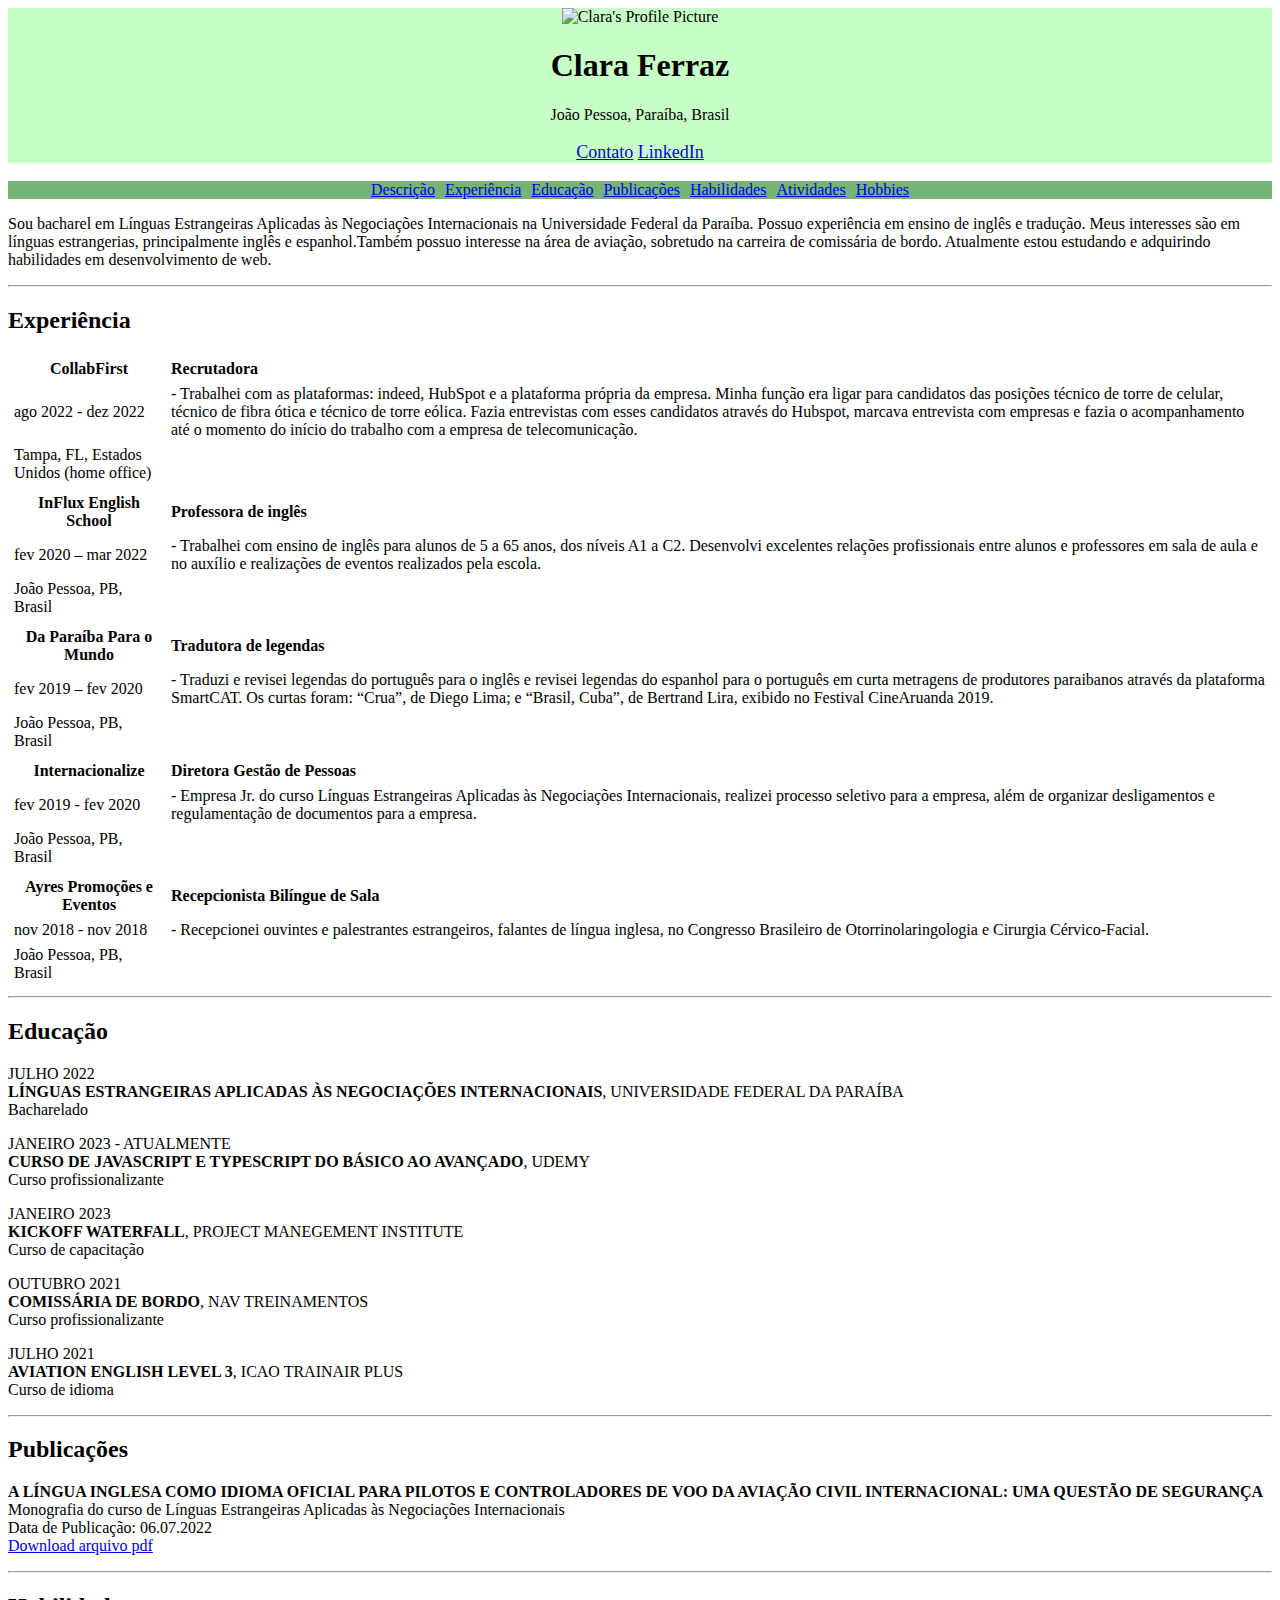
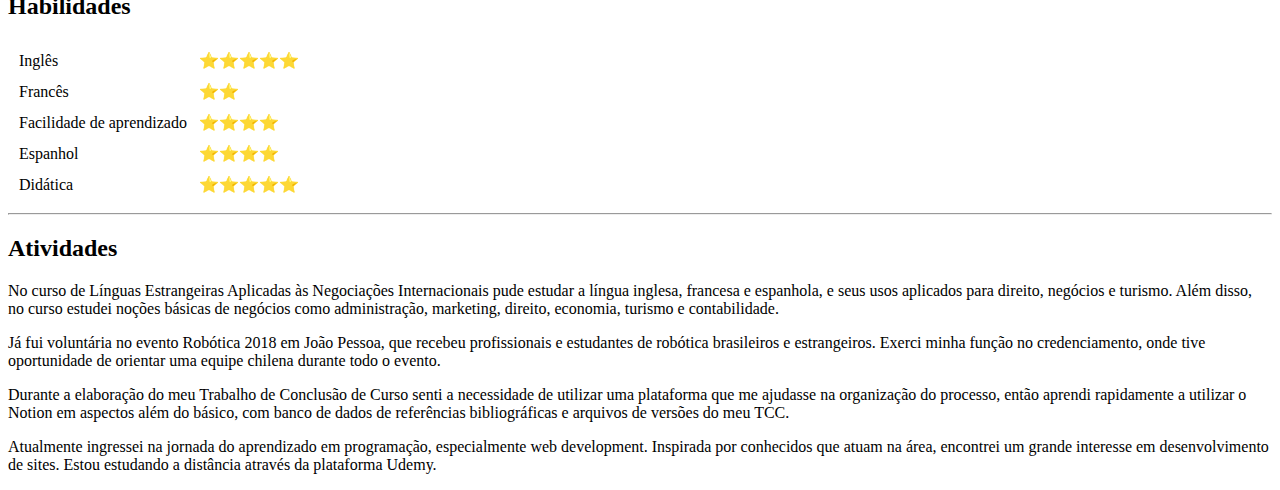
==== index.html @ ccd98720 "alinhamento de tabela de experiências" ====
<!DOCTYPE html>
<html>

<head>
  <meta charset="utf-8">
  <meta name="viewport" content="width=device-width,initial-scale=1">
  <meta name="description" content="Clara Souza Ferraz's curriculum vitae">
  
  <title> Clara Ferraz</title>

  <style>
    #cabecalho{
      background-color: rgba(20, 255, 20, 0.238);
    }
    #menu {
      display: flex;
      list-style: none;
      gap: 10px;
      padding-left: 0;
      justify-content: center;
      background-color: rgb(116, 180, 116);
    }
    .links{
      font-size: 18px;
    }
    .empresa{
      width:150px;
    }
    .cargo{
      text-align: left;
    }
  </style>
</head>

<body>
  <div align="center" id="cabecalho">
    <img src="clara-hands-on-the-face.png" alt="Clara's Profile Picture" width="150px">
    <h1>Clara Ferraz</h1>
    <p>João Pessoa, Paraíba, Brasil</p>
    <p class="links">
      <a href="mailto:clara-souza-ferraz@hotmail.com">
        Contato</a>
      <a href="https://linkedin.com/in/claraferraz">
        LinkedIn</a>
      </p>
  </div>

  <ul id="menu">
    <li><a href="#descrição">Descrição</a></li>
    <li><a href="#Experiência">Experiência</a></li>
    <li><a href="#Educação">Educação</a></li>
    <li><a href="#Publicações">Publicações</a></li>
    <li><a href="#Habilidades">Habilidades</a></li>
    <li><a href="#Atividades">Atividades</a></li>
    <li><a href="Hobbies.html">Hobbies</a></li>
  </ul>
  <!-- o menu fiz uma lista e em cima no head coloquei o display:flex para os ítens da lista ficarem lado a lado. 
  O list-style: none foi para tirar os bullet points e o padding-left: 0 tira a margem a esquerda-->

  <p id="descrição">Sou bacharel em Línguas Estrangeiras Aplicadas às Negociações Internacionais na Universidade Federal da Paraíba. Possuo experiência em ensino de inglês e tradução. Meus interesses são em línguas estrangerias, principalmente inglês e
  espanhol.Também possuo interesse na área de aviação, sobretudo na carreira de comissária de bordo. Atualmente estou estudando e adquirindo habilidades em desenvolvimento de web.</p>
  <hr>

  <h2 class="Experiencias">Experiência</h2>
  <table id="experiência1" cellspacing="5" class="Experiencias">
    <thead>
      <tr>
        <th class="empresa">CollabFirst</th>
        <th class="cargo">Recrutadora</th>
      </tr>
    </thead>
    <tbody>
      <tr>
        <td>ago 2022 - dez 2022</td>
        <td>- Trabalhei com as plataformas: indeed, HubSpot e a plataforma própria da empresa.
Minha função era ligar para candidatos das posições técnico de torre de celular, 
técnico de fibra ótica e técnico de torre eólica.
 Fazia entrevistas com esses candidatos através do Hubspot, marcava entrevista com empresas e 
 fazia o acompanhamento até o momento do início do trabalho com a empresa de telecomunicação.</td>
      </tr>
      <tr>
        <td>Tampa, FL, Estados Unidos (home office)</td>
      </tr>
    </tbody>
  </table>

  <table id="experiência2" cellspacing="5" class="Experiencias">
    <thead>
      <tr>
        <th class="empresa">InFlux English School</th>
        <th class="cargo">Professora de inglês</th>
      </tr>
    </thead>
    <tbody>
      <tr>
        <td>fev 2020 – mar 2022</td>
        <td>- Trabalhei com ensino de inglês para alunos de 5 a 65 anos, dos níveis A1 a C2. Desenvolvi excelentes relações profissionais entre alunos e professores em sala de aula e no auxílio e realizações de eventos realizados pela escola.</td>
      </tr>
      <tr>
        <td>João Pessoa, PB, Brasil</td>
      </tr>
    </tbody>
  </table>

  <table id="experiência3" cellspacing="5" class="Experiencias">
    <thead>
      <tr>
        <th class="empresa">Da Paraíba Para o Mundo</th>
        <th class="cargo">Tradutora de legendas</th>
      </tr>
    </thead>
    <tbody>
      <tr>
        <td>fev 2019 – fev 2020</td>
        <td>- Traduzi e revisei legendas do português para o inglês e revisei legendas do espanhol para o português em curta metragens de produtores paraibanos através da plataforma SmartCAT. Os curtas foram: “Crua”, de Diego Lima; e “Brasil, Cuba”,
          de
          Bertrand Lira, exibido no Festival CineAruanda 2019.</td>
      </tr>
      <tr>
        <td>João Pessoa, PB, Brasil</td>
      </tr>
    </tbody>
  </table>

  <table id="experiência4" cellspacing="5" class="Experiencias">
    <thead>
      <tr>
        <th class="empresa">Internacionalize</th>
        <th class="cargo">Diretora Gestão de Pessoas</th>
      </tr>
    </thead>
    <tbody>
      <tr>
        <td>fev 2019 - fev 2020</td>
        <td>- Empresa Jr. do curso Línguas Estrangeiras Aplicadas às Negociações Internacionais, realizei processo seletivo para a empresa, além de organizar desligamentos e regulamentação de documentos para a empresa.</td>
      </tr>
      <tr>
        <td>João Pessoa, PB, Brasil</td>
      </tr>
    </tbody>
  </table>

  <table id="experiência5" cellspacing="5" class="Experiencias">
    <thead>
      <tr>
        <th class="empresa">Ayres Promoções e Eventos</th>
        <th class="cargo">Recepcionista Bilíngue de Sala</th>
      </tr>
    </thead>
    <tbody>
      <tr>
        <td>nov 2018 - nov 2018</td>
        <td>- Recepcionei ouvintes e palestrantes estrangeiros, falantes de língua inglesa, no Congresso Brasileiro de Otorrinolaringologia e Cirurgia Cérvico-Facial.</td>
      </tr>
      <tr>
        <td>João Pessoa, PB, Brasil</td>
      </tr>
    </tbody>
  </table>
  <hr>

  <h2 class="Educação">Educação</h2>
  <div id="educação1" class="Educação">
    <p>JULHO 2022 <br>
      <strong>LÍNGUAS ESTRANGEIRAS APLICADAS ÀS NEGOCIAÇÕES INTERNACIONAIS</strong>, UNIVERSIDADE FEDERAL DA PARAÍBA <br>
      Bacharelado
    </p>
  </div>
  <div id="educação2" class="Educação">
    <p>JANEIRO 2023 - ATUALMENTE <br>
      <strong>CURSO DE JAVASCRIPT E TYPESCRIPT DO BÁSICO AO AVANÇADO</strong>, 
      UDEMY <br>
      Curso profissionalizante
    </p>
  </div>
  <div id="educacao5" class="Educação">
    <p>JANEIRO 2023 <br>
      <strong> KICKOFF WATERFALL</strong>, PROJECT MANEGEMENT INSTITUTE <br>
      Curso de capacitação
    </p>
  </div>
  <div id="educação3" class="Educação">
    <p>OUTUBRO 2021 <br>
      <strong>COMISSÁRIA DE BORDO</strong>, NAV TREINAMENTOS <br>
      Curso profissionalizante
    </p>
  </div>
  <div id="educação4" class="Educação">
    <p>JULHO 2021 <br>
      <strong>AVIATION ENGLISH LEVEL 3</strong>, ICAO TRAINAIR PLUS <br>
      Curso de idioma
    </p>
  </div>
  <hr>
  <div id="Publicações">
    <h2>Publicações</h2>
    <p><strong>A LÍNGUA INGLESA COMO IDIOMA OFICIAL PARA PILOTOS E CONTROLADORES DE VOO DA AVIAÇÃO CIVIL INTERNACIONAL: UMA QUESTÃO DE SEGURANÇA</strong> <br>
      Monografia do curso de Línguas Estrangeiras Aplicadas às Negociações Internacionais <br>
      Data de Publicação: 06.07.2022
      <br>
      <a href="TCC-Clara-Ferraz.pdf">Download arquivo pdf</a>
    </p>
  </div>
  <hr>

  <div id="Habilidades">
    <h2>Habilidades</h2>

    <table cellspacing="10">
      <tr>
        <td>Inglês</td>
        <td><span>⭐⭐⭐⭐⭐</span></td>
      </tr>
      <tr>
        <td>Francês</td>
        <td>⭐⭐</td>
      </tr>
      <tr>
        <td>Facilidade de aprendizado</td>
        <td>⭐⭐⭐⭐</td>
      </tr>
      <tr>
        <td>Espanhol</td>
        <td>⭐⭐⭐⭐</td>
      </tr>
      <tr>
        <td>Didática</td>
        <td>⭐⭐⭐⭐⭐</td>
      </tr>
    </table>

  </div>

  <!-- para colocar as duas tabelas lado a lado, coloquei na mesma row, porém em células diferentes.
para ficar com as linhas alinhadas, eu tive que colocar uma célula em branco, porém ela vazia não estava reconhecendo,
aí eu coloquei o código &nbsp; que deixa ela em branco.-->
  <hr>
  <div id="Atividades">
    <h2>Atividades</h2>
    <p>No curso de Línguas Estrangeiras Aplicadas às Negociações Internacionais pude estudar a língua inglesa, francesa e espanhola, e seus usos aplicados para direito, negócios e turismo. Além disso, no curso estudei noções básicas de negócios como
      administração, marketing, direito, economia, turismo e contabilidade.</p>
    <p>Já fui voluntária no evento Robótica 2018 em João Pessoa, que recebeu profissionais e estudantes de robótica brasileiros e estrangeiros. Exerci minha função no credenciamento, onde tive oportunidade de orientar uma equipe chilena durante todo
      o evento.</p>
    <p>Durante a elaboração do meu Trabalho de Conclusão de Curso senti a necessidade de utilizar uma plataforma que me ajudasse na organização do processo, então aprendi rapidamente a utilizar o Notion em aspectos além do básico, com banco de dados
      de referências bibliográficas e arquivos de versões do meu TCC.</p>
    <p>Atualmente ingressei na jornada do aprendizado em programação, especialmente web development. Inspirada por conhecidos que atuam na área, encontrei um grande interesse em desenvolvimento de sites. Estou estudando a distância através da
      plataforma Udemy.</p>
  </div>

</body>

</html>
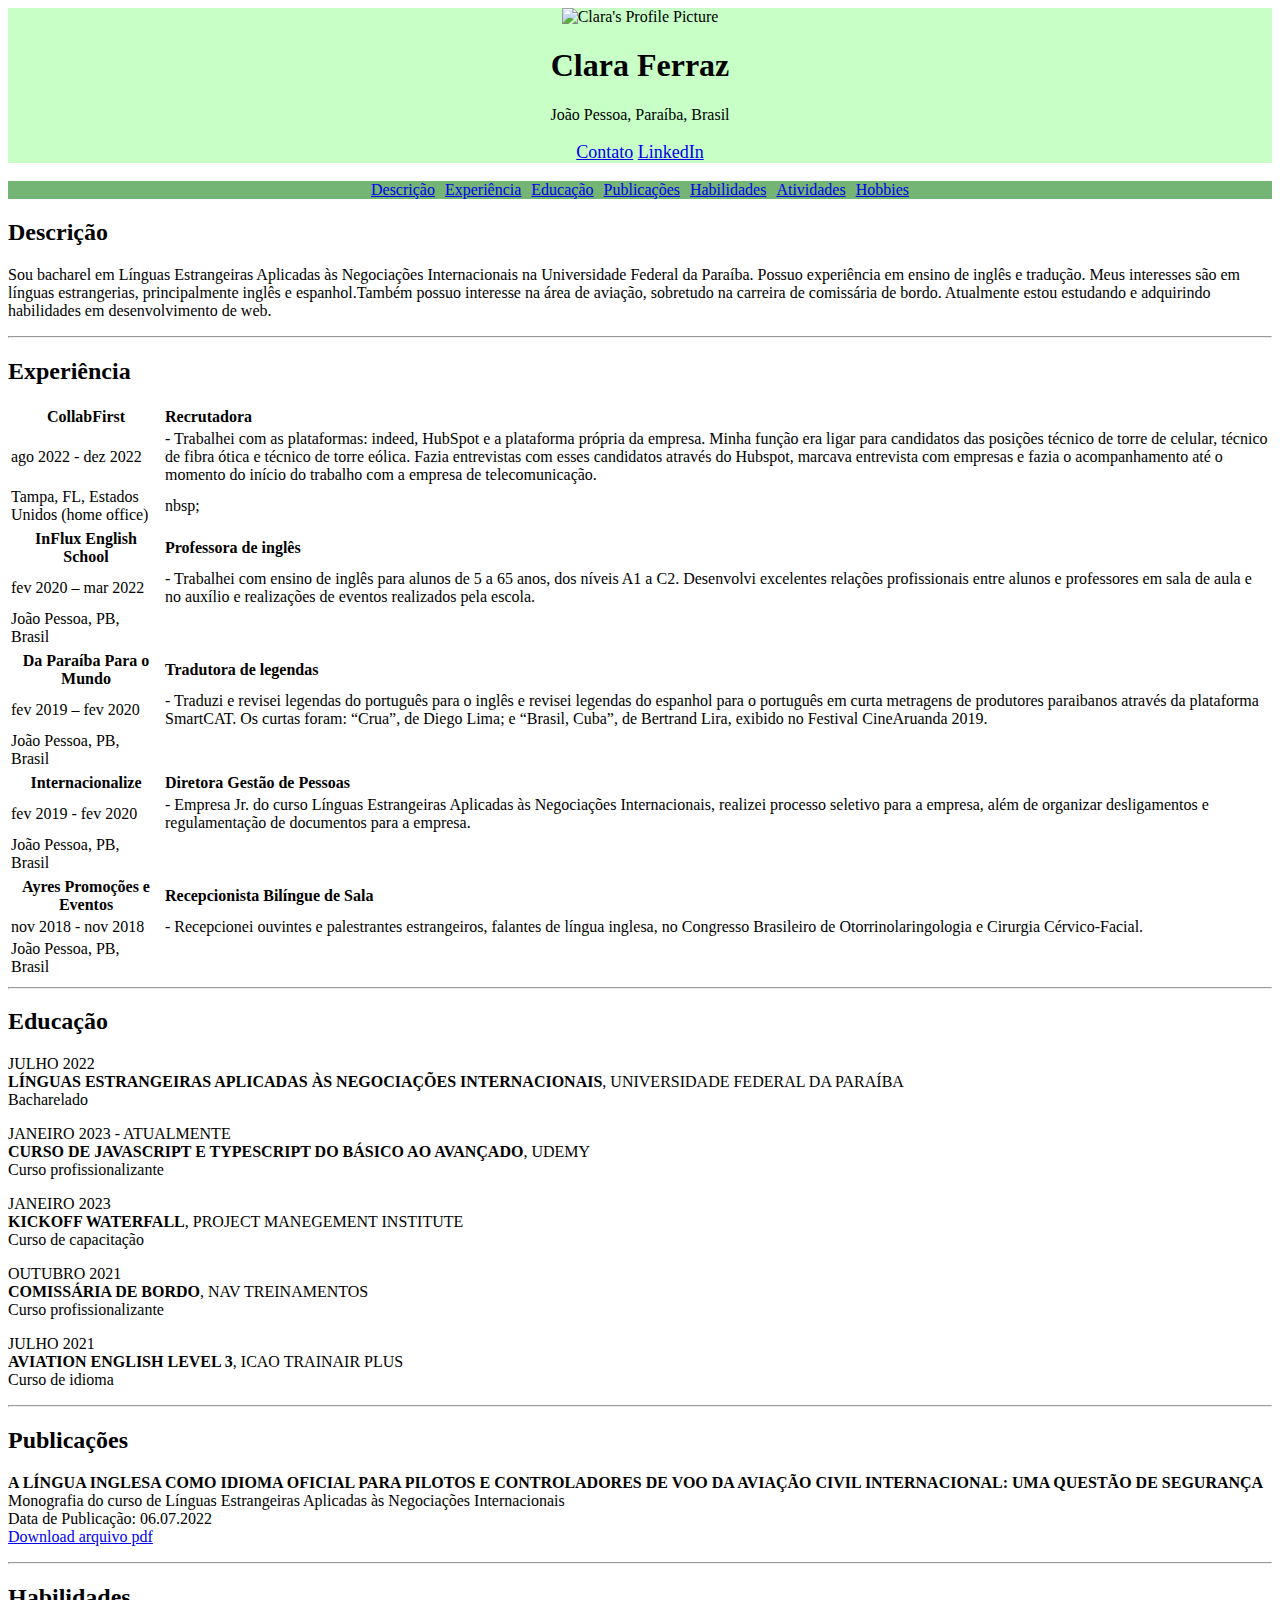
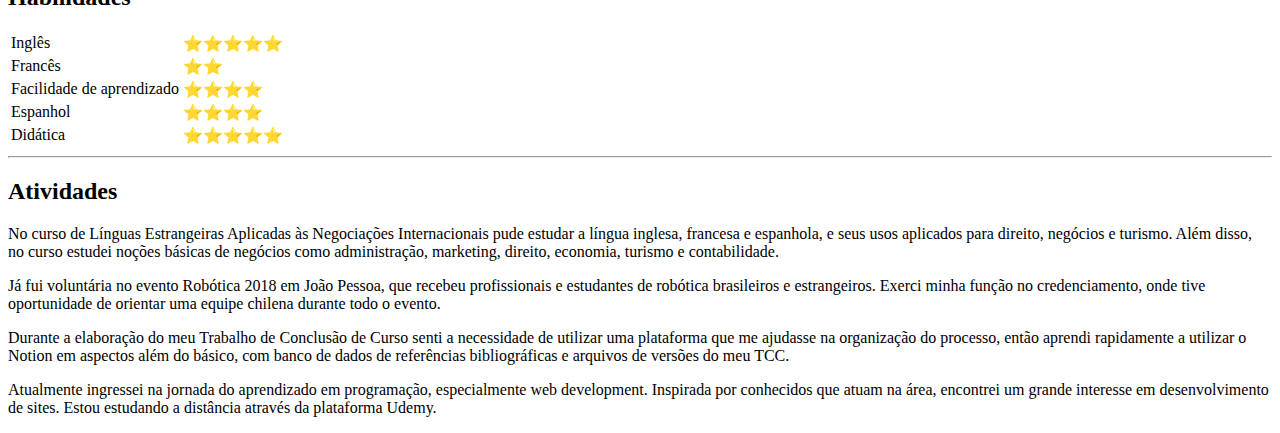
==== commit a058cb81: "Correções HMTL checker" ====
--- a/index.html
+++ b/index.html
@@ -1,5 +1,5 @@
 <!DOCTYPE html>
-<html>
+<html lang="pt-BR">
 
 <head>
   <meta charset="utf-8">
@@ -11,6 +11,7 @@
   <style>
     #cabecalho{
       background-color: rgba(20, 255, 20, 0.238);
+      text-align: center;
     }
     #menu {
       display: flex;
@@ -33,8 +34,8 @@
 </head>
 
 <body>
-  <div align="center" id="cabecalho">
-    <img src="clara-hands-on-the-face.png" alt="Clara's Profile Picture" width="150px">
+  <header id="cabecalho">
+    <img src="clara-hands-on-the-face.png" alt="Clara's Profile Picture" width="150">
     <h1>Clara Ferraz</h1>
     <p>João Pessoa, Paraíba, Brasil</p>
     <p class="links">
@@ -43,26 +44,32 @@
       <a href="https://linkedin.com/in/claraferraz">
         LinkedIn</a>
       </p>
-  </div>
-
+    </header>
+
+  <nav>
   <ul id="menu">
-    <li><a href="#descrição">Descrição</a></li>
-    <li><a href="#Experiência">Experiência</a></li>
-    <li><a href="#Educação">Educação</a></li>
-    <li><a href="#Publicações">Publicações</a></li>
+    <li><a href="#descricao">Descrição</a></li>
+    <li><a href="#Experiencias">Experiência</a></li>
+    <li><a href="#Educacao">Educação</a></li>
+    <li><a href="#Publicacoes">Publicações</a></li>
     <li><a href="#Habilidades">Habilidades</a></li>
     <li><a href="#Atividades">Atividades</a></li>
     <li><a href="Hobbies.html">Hobbies</a></li>
   </ul>
+  </nav>
   <!-- o menu fiz uma lista e em cima no head coloquei o display:flex para os ítens da lista ficarem lado a lado. 
   O list-style: none foi para tirar os bullet points e o padding-left: 0 tira a margem a esquerda-->
 
-  <p id="descrição">Sou bacharel em Línguas Estrangeiras Aplicadas às Negociações Internacionais na Universidade Federal da Paraíba. Possuo experiência em ensino de inglês e tradução. Meus interesses são em línguas estrangerias, principalmente inglês e
+  <section id="descricao">
+  <h2>Descrição</h2>
+  <p>Sou bacharel em Línguas Estrangeiras Aplicadas às Negociações Internacionais na Universidade Federal da Paraíba. Possuo experiência em ensino de inglês e tradução. Meus interesses são em línguas estrangerias, principalmente inglês e
   espanhol.Também possuo interesse na área de aviação, sobretudo na carreira de comissária de bordo. Atualmente estou estudando e adquirindo habilidades em desenvolvimento de web.</p>
-  <hr>
-
-  <h2 class="Experiencias">Experiência</h2>
-  <table id="experiência1" cellspacing="5" class="Experiencias">
+</section>
+  <hr>
+
+  <section id="Experiencias" class="Experiencias">
+  <h2>Experiência</h2>
+  <table id="experiencia1" class="Experiencias">
     <thead>
       <tr>
         <th class="empresa">CollabFirst</th>
@@ -80,11 +87,12 @@
       </tr>
       <tr>
         <td>Tampa, FL, Estados Unidos (home office)</td>
-      </tr>
-    </tbody>
-  </table>
-
-  <table id="experiência2" cellspacing="5" class="Experiencias">
+        <td>nbsp;</td>
+      </tr>
+    </tbody>
+  </table>
+
+  <table id="experiencia2" class="Experiencias">
     <thead>
       <tr>
         <th class="empresa">InFlux English School</th>
@@ -98,11 +106,12 @@
       </tr>
       <tr>
         <td>João Pessoa, PB, Brasil</td>
-      </tr>
-    </tbody>
-  </table>
-
-  <table id="experiência3" cellspacing="5" class="Experiencias">
+        <td>&nbsp;</td>
+      </tr>
+    </tbody>
+  </table>
+
+  <table id="experiencia3" class="Experiencias">
     <thead>
       <tr>
         <th class="empresa">Da Paraíba Para o Mundo</th>
@@ -118,11 +127,12 @@
       </tr>
       <tr>
         <td>João Pessoa, PB, Brasil</td>
-      </tr>
-    </tbody>
-  </table>
-
-  <table id="experiência4" cellspacing="5" class="Experiencias">
+        <td>&nbsp;</td>
+      </tr>
+    </tbody>
+  </table>
+
+  <table id="experiencia4" class="Experiencias">
     <thead>
       <tr>
         <th class="empresa">Internacionalize</th>
@@ -136,11 +146,12 @@
       </tr>
       <tr>
         <td>João Pessoa, PB, Brasil</td>
-      </tr>
-    </tbody>
-  </table>
-
-  <table id="experiência5" cellspacing="5" class="Experiencias">
+        <td>&nbsp;</td>
+      </tr>
+    </tbody>
+  </table>
+
+  <table id="experiencia5" class="Experiencias">
     <thead>
       <tr>
         <th class="empresa">Ayres Promoções e Eventos</th>
@@ -154,45 +165,50 @@
       </tr>
       <tr>
         <td>João Pessoa, PB, Brasil</td>
-      </tr>
-    </tbody>
-  </table>
-  <hr>
-
-  <h2 class="Educação">Educação</h2>
-  <div id="educação1" class="Educação">
+        <td>&nbsp;</td>
+      </tr>
+    </tbody>
+  </table>
+</section>
+  <hr>
+
+<section id="Educacao" class="Educacao">
+  <h2>Educação</h2>
+  <div id="educacao1" class="Educacao">
     <p>JULHO 2022 <br>
       <strong>LÍNGUAS ESTRANGEIRAS APLICADAS ÀS NEGOCIAÇÕES INTERNACIONAIS</strong>, UNIVERSIDADE FEDERAL DA PARAÍBA <br>
       Bacharelado
     </p>
   </div>
-  <div id="educação2" class="Educação">
+  <div id="educacao2" class="Educacao">
     <p>JANEIRO 2023 - ATUALMENTE <br>
       <strong>CURSO DE JAVASCRIPT E TYPESCRIPT DO BÁSICO AO AVANÇADO</strong>, 
       UDEMY <br>
       Curso profissionalizante
     </p>
   </div>
-  <div id="educacao5" class="Educação">
+  <div id="educacao5" class="Educacao">
     <p>JANEIRO 2023 <br>
       <strong> KICKOFF WATERFALL</strong>, PROJECT MANEGEMENT INSTITUTE <br>
       Curso de capacitação
     </p>
   </div>
-  <div id="educação3" class="Educação">
+  <div id="educacao3" class="Educacao">
     <p>OUTUBRO 2021 <br>
       <strong>COMISSÁRIA DE BORDO</strong>, NAV TREINAMENTOS <br>
       Curso profissionalizante
     </p>
   </div>
-  <div id="educação4" class="Educação">
+  <div id="educacao4" class="Educacao">
     <p>JULHO 2021 <br>
       <strong>AVIATION ENGLISH LEVEL 3</strong>, ICAO TRAINAIR PLUS <br>
       Curso de idioma
     </p>
   </div>
-  <hr>
-  <div id="Publicações">
+</section>
+  <hr>
+
+  <section id="Publicacoes">
     <h2>Publicações</h2>
     <p><strong>A LÍNGUA INGLESA COMO IDIOMA OFICIAL PARA PILOTOS E CONTROLADORES DE VOO DA AVIAÇÃO CIVIL INTERNACIONAL: UMA QUESTÃO DE SEGURANÇA</strong> <br>
       Monografia do curso de Línguas Estrangeiras Aplicadas às Negociações Internacionais <br>
@@ -200,13 +216,13 @@
       <br>
       <a href="TCC-Clara-Ferraz.pdf">Download arquivo pdf</a>
     </p>
-  </div>
-  <hr>
-
-  <div id="Habilidades">
+  </section>
+  <hr>
+
+  <section id="Habilidades">
     <h2>Habilidades</h2>
 
-    <table cellspacing="10">
+    <table>
       <tr>
         <td>Inglês</td>
         <td><span>⭐⭐⭐⭐⭐</span></td>
@@ -229,13 +245,13 @@
       </tr>
     </table>
 
-  </div>
+  </section>
 
   <!-- para colocar as duas tabelas lado a lado, coloquei na mesma row, porém em células diferentes.
 para ficar com as linhas alinhadas, eu tive que colocar uma célula em branco, porém ela vazia não estava reconhecendo,
-aí eu coloquei o código &nbsp; que deixa ela em branco.-->
-  <hr>
-  <div id="Atividades">
+aí eu coloquei o código "&nbsp;" que deixa ela em branco.-->
+  <hr>
+  <section id="Atividades">
     <h2>Atividades</h2>
     <p>No curso de Línguas Estrangeiras Aplicadas às Negociações Internacionais pude estudar a língua inglesa, francesa e espanhola, e seus usos aplicados para direito, negócios e turismo. Além disso, no curso estudei noções básicas de negócios como
       administração, marketing, direito, economia, turismo e contabilidade.</p>
@@ -245,7 +261,7 @@
       de referências bibliográficas e arquivos de versões do meu TCC.</p>
     <p>Atualmente ingressei na jornada do aprendizado em programação, especialmente web development. Inspirada por conhecidos que atuam na área, encontrei um grande interesse em desenvolvimento de sites. Estou estudando a distância através da
       plataforma Udemy.</p>
-  </div>
+    </section>
 
 </body>
 
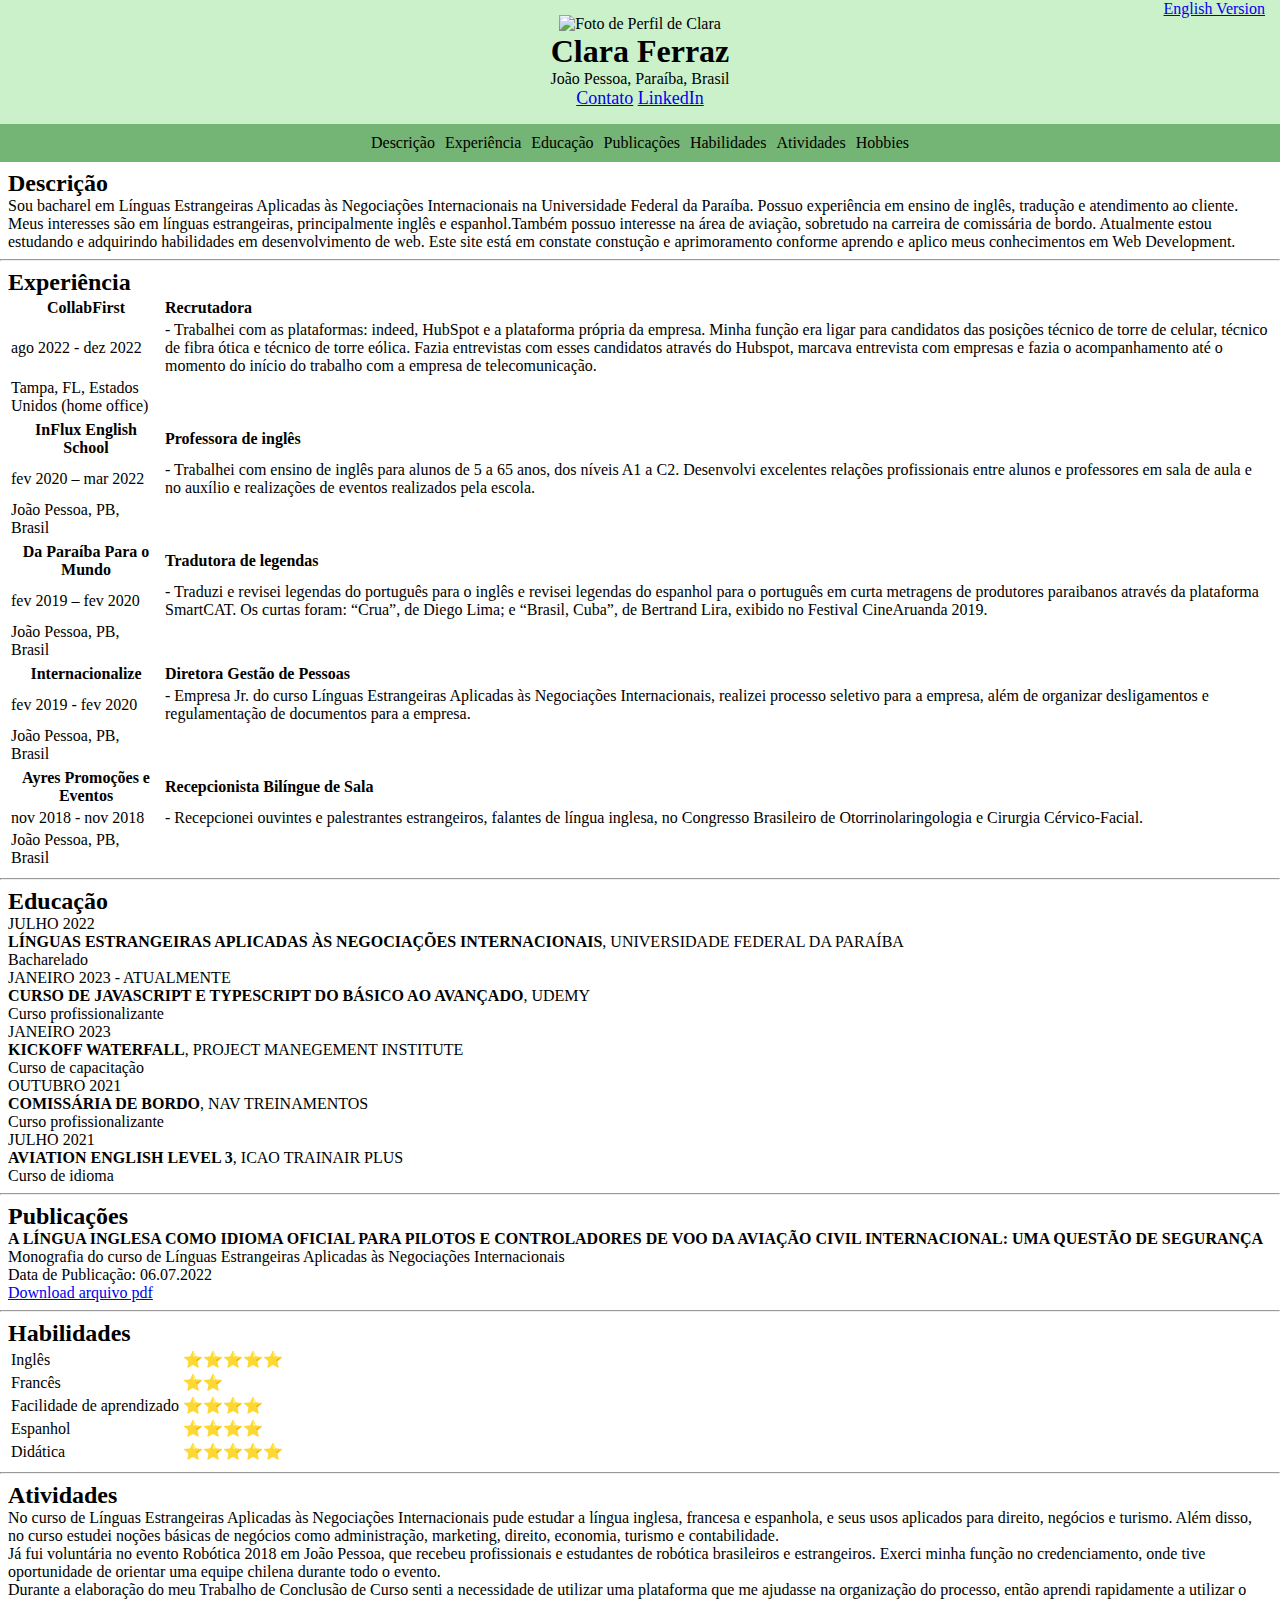
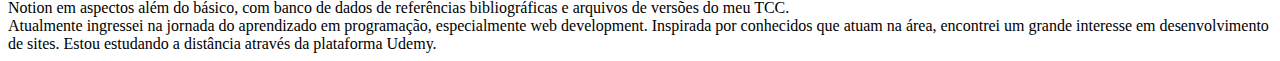
==== commit 2b58d433: "Ajustes de CSS" ====
--- a/index.html
+++ b/index.html
@@ -9,9 +9,17 @@
   <title> Clara Ferraz</title>
 
   <style>
+    *{
+      margin: 0;
+    }
     #cabecalho{
-      background-color: rgba(20, 255, 20, 0.238);
+      background-color: rgb(203, 241, 203);
       text-align: center;
+      padding: 15px;
+    }
+    #English-version{
+      position: absolute;
+      right:15px;
     }
     #menu {
       display: flex;
@@ -20,6 +28,29 @@
       padding-left: 0;
       justify-content: center;
       background-color: rgb(116, 180, 116);
+      padding: 10px;
+    }
+    #menu a{
+      color: black;
+      text-decoration: none;
+    }
+    #descricao{
+      margin:8px;
+    }
+    #Experiencias{
+      margin:8px;
+    }
+    #Educacao{
+      margin:8px;
+    }
+    #Publicacoes{
+      margin:8px;
+    }
+    #Habilidades{
+      margin:8px;
+    }
+    #Atividades{
+      margin:8px;
     }
     .links{
       font-size: 18px;
@@ -34,8 +65,12 @@
 </head>
 
 <body>
+<div id="English-version">
+  <a href="English-version.html">English Version</a>
+</div>
+    
   <header id="cabecalho">
-    <img src="clara-hands-on-the-face.png" alt="Clara's Profile Picture" width="150">
+    <img src="clara-hands-on-the-face.png" alt="Foto de Perfil de Clara" width="150">
     <h1>Clara Ferraz</h1>
     <p>João Pessoa, Paraíba, Brasil</p>
     <p class="links">
@@ -62,8 +97,8 @@
 
   <section id="descricao">
   <h2>Descrição</h2>
-  <p>Sou bacharel em Línguas Estrangeiras Aplicadas às Negociações Internacionais na Universidade Federal da Paraíba. Possuo experiência em ensino de inglês e tradução. Meus interesses são em línguas estrangerias, principalmente inglês e
-  espanhol.Também possuo interesse na área de aviação, sobretudo na carreira de comissária de bordo. Atualmente estou estudando e adquirindo habilidades em desenvolvimento de web.</p>
+  <p>Sou bacharel em Línguas Estrangeiras Aplicadas às Negociações Internacionais na Universidade Federal da Paraíba. Possuo experiência em ensino de inglês, tradução e atendimento ao cliente. Meus interesses são em línguas estrangeiras, principalmente inglês e
+  espanhol.Também possuo interesse na área de aviação, sobretudo na carreira de comissária de bordo. Atualmente estou estudando e adquirindo habilidades em desenvolvimento de web. Este site está em constate constução e aprimoramento conforme aprendo e aplico meus conhecimentos em Web Development.</p>
 </section>
   <hr>
 
@@ -87,7 +122,7 @@
       </tr>
       <tr>
         <td>Tampa, FL, Estados Unidos (home office)</td>
-        <td>nbsp;</td>
+        <td>&nbsp;</td>
       </tr>
     </tbody>
   </table>
@@ -165,7 +200,7 @@
       </tr>
       <tr>
         <td>João Pessoa, PB, Brasil</td>
-        <td>&nbsp;</td>
+        <td>&nbsp</td>
       </tr>
     </tbody>
   </table>
@@ -249,7 +284,7 @@
 
   <!-- para colocar as duas tabelas lado a lado, coloquei na mesma row, porém em células diferentes.
 para ficar com as linhas alinhadas, eu tive que colocar uma célula em branco, porém ela vazia não estava reconhecendo,
-aí eu coloquei o código "&nbsp;" que deixa ela em branco.-->
+aí eu coloquei o código &nbsp; (não esquecer o ;) que deixa ela em branco.-->
   <hr>
   <section id="Atividades">
     <h2>Atividades</h2>
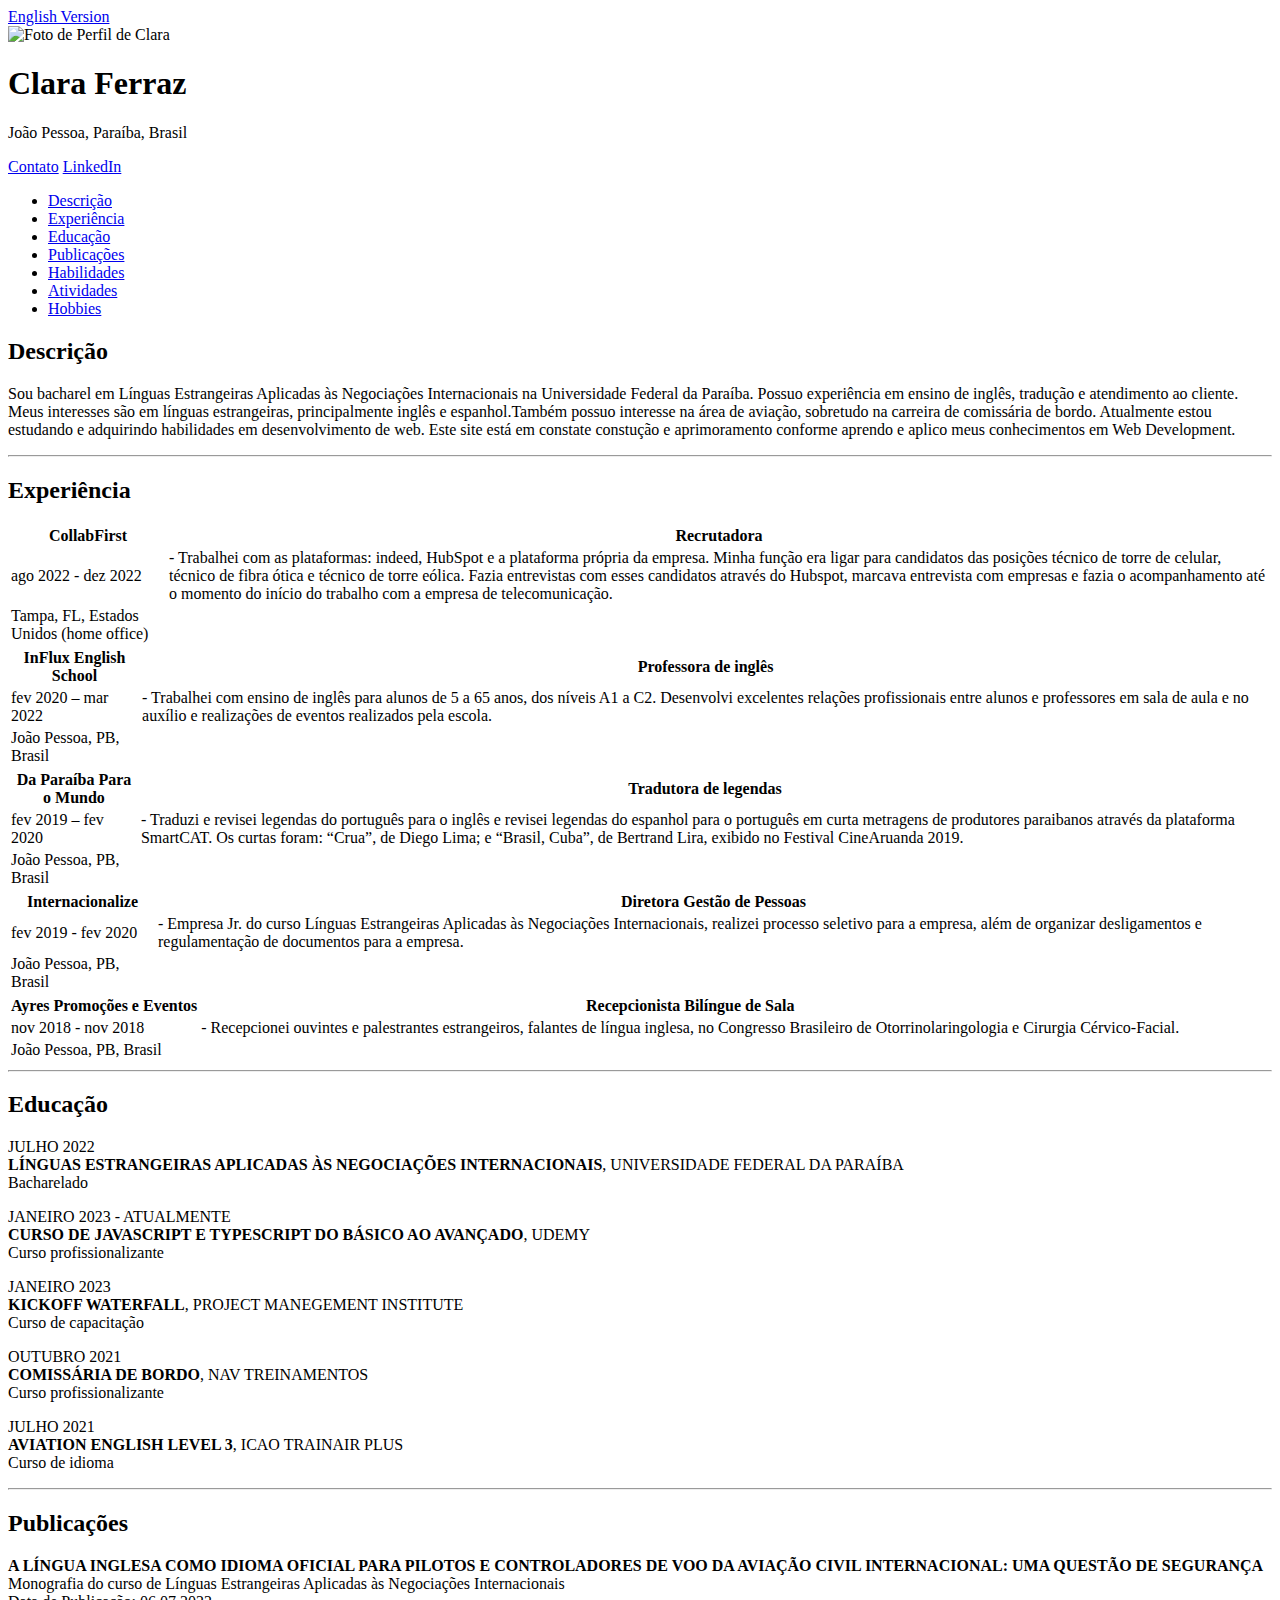
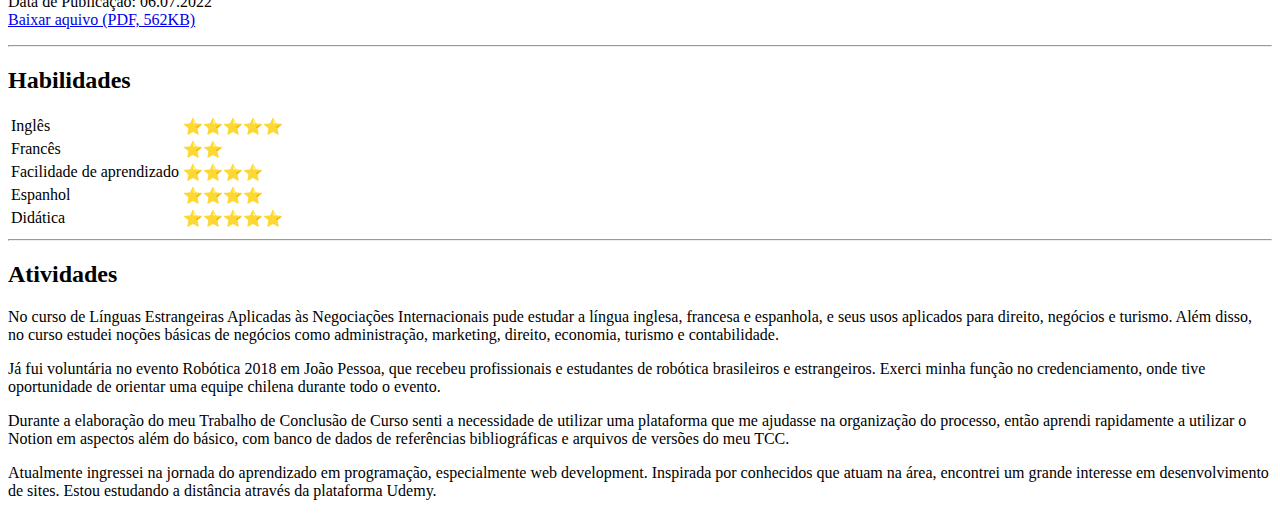
==== commit 872e68bc: "new css path" ====
--- a/index.html
+++ b/index.html
@@ -5,63 +5,10 @@
   <meta charset="utf-8">
   <meta name="viewport" content="width=device-width,initial-scale=1">
   <meta name="description" content="Clara Souza Ferraz's curriculum vitae">
+  <link rel="stylesheet" href="Assets\CSS\mainstyle.css">
   
   <title> Clara Ferraz</title>
 
-  <style>
-    *{
-      margin: 0;
-    }
-    #cabecalho{
-      background-color: rgb(203, 241, 203);
-      text-align: center;
-      padding: 15px;
-    }
-    #English-version{
-      position: absolute;
-      right:15px;
-    }
-    #menu {
-      display: flex;
-      list-style: none;
-      gap: 10px;
-      padding-left: 0;
-      justify-content: center;
-      background-color: rgb(116, 180, 116);
-      padding: 10px;
-    }
-    #menu a{
-      color: black;
-      text-decoration: none;
-    }
-    #descricao{
-      margin:8px;
-    }
-    #Experiencias{
-      margin:8px;
-    }
-    #Educacao{
-      margin:8px;
-    }
-    #Publicacoes{
-      margin:8px;
-    }
-    #Habilidades{
-      margin:8px;
-    }
-    #Atividades{
-      margin:8px;
-    }
-    .links{
-      font-size: 18px;
-    }
-    .empresa{
-      width:150px;
-    }
-    .cargo{
-      text-align: left;
-    }
-  </style>
 </head>
 
 <body>
@@ -70,7 +17,7 @@
 </div>
     
   <header id="cabecalho">
-    <img src="clara-hands-on-the-face.png" alt="Foto de Perfil de Clara" width="150">
+    <img src="Img\clara-hands-on-the-face.png" alt="Foto de Perfil de Clara" width="150">
     <h1>Clara Ferraz</h1>
     <p>João Pessoa, Paraíba, Brasil</p>
     <p class="links">
@@ -81,7 +28,7 @@
       </p>
     </header>
 
-  <nav>
+  <nav class="menu">
   <ul id="menu">
     <li><a href="#descricao">Descrição</a></li>
     <li><a href="#Experiencias">Experiência</a></li>
@@ -100,8 +47,8 @@
   <p>Sou bacharel em Línguas Estrangeiras Aplicadas às Negociações Internacionais na Universidade Federal da Paraíba. Possuo experiência em ensino de inglês, tradução e atendimento ao cliente. Meus interesses são em línguas estrangeiras, principalmente inglês e
   espanhol.Também possuo interesse na área de aviação, sobretudo na carreira de comissária de bordo. Atualmente estou estudando e adquirindo habilidades em desenvolvimento de web. Este site está em constate constução e aprimoramento conforme aprendo e aplico meus conhecimentos em Web Development.</p>
 </section>
-  <hr>
-
+  
+<hr>
   <section id="Experiencias" class="Experiencias">
   <h2>Experiência</h2>
   <table id="experiencia1" class="Experiencias">
@@ -200,7 +147,7 @@
       </tr>
       <tr>
         <td>João Pessoa, PB, Brasil</td>
-        <td>&nbsp</td>
+        <td>&nbsp;</td>
       </tr>
     </tbody>
   </table>
@@ -249,7 +196,7 @@
       Monografia do curso de Línguas Estrangeiras Aplicadas às Negociações Internacionais <br>
       Data de Publicação: 06.07.2022
       <br>
-      <a href="TCC-Clara-Ferraz.pdf">Download arquivo pdf</a>
+      <a href="Img\TCC-Clara-Ferraz.pdf">Baixar aquivo (PDF, 562KB) </a>
     </p>
   </section>
   <hr>
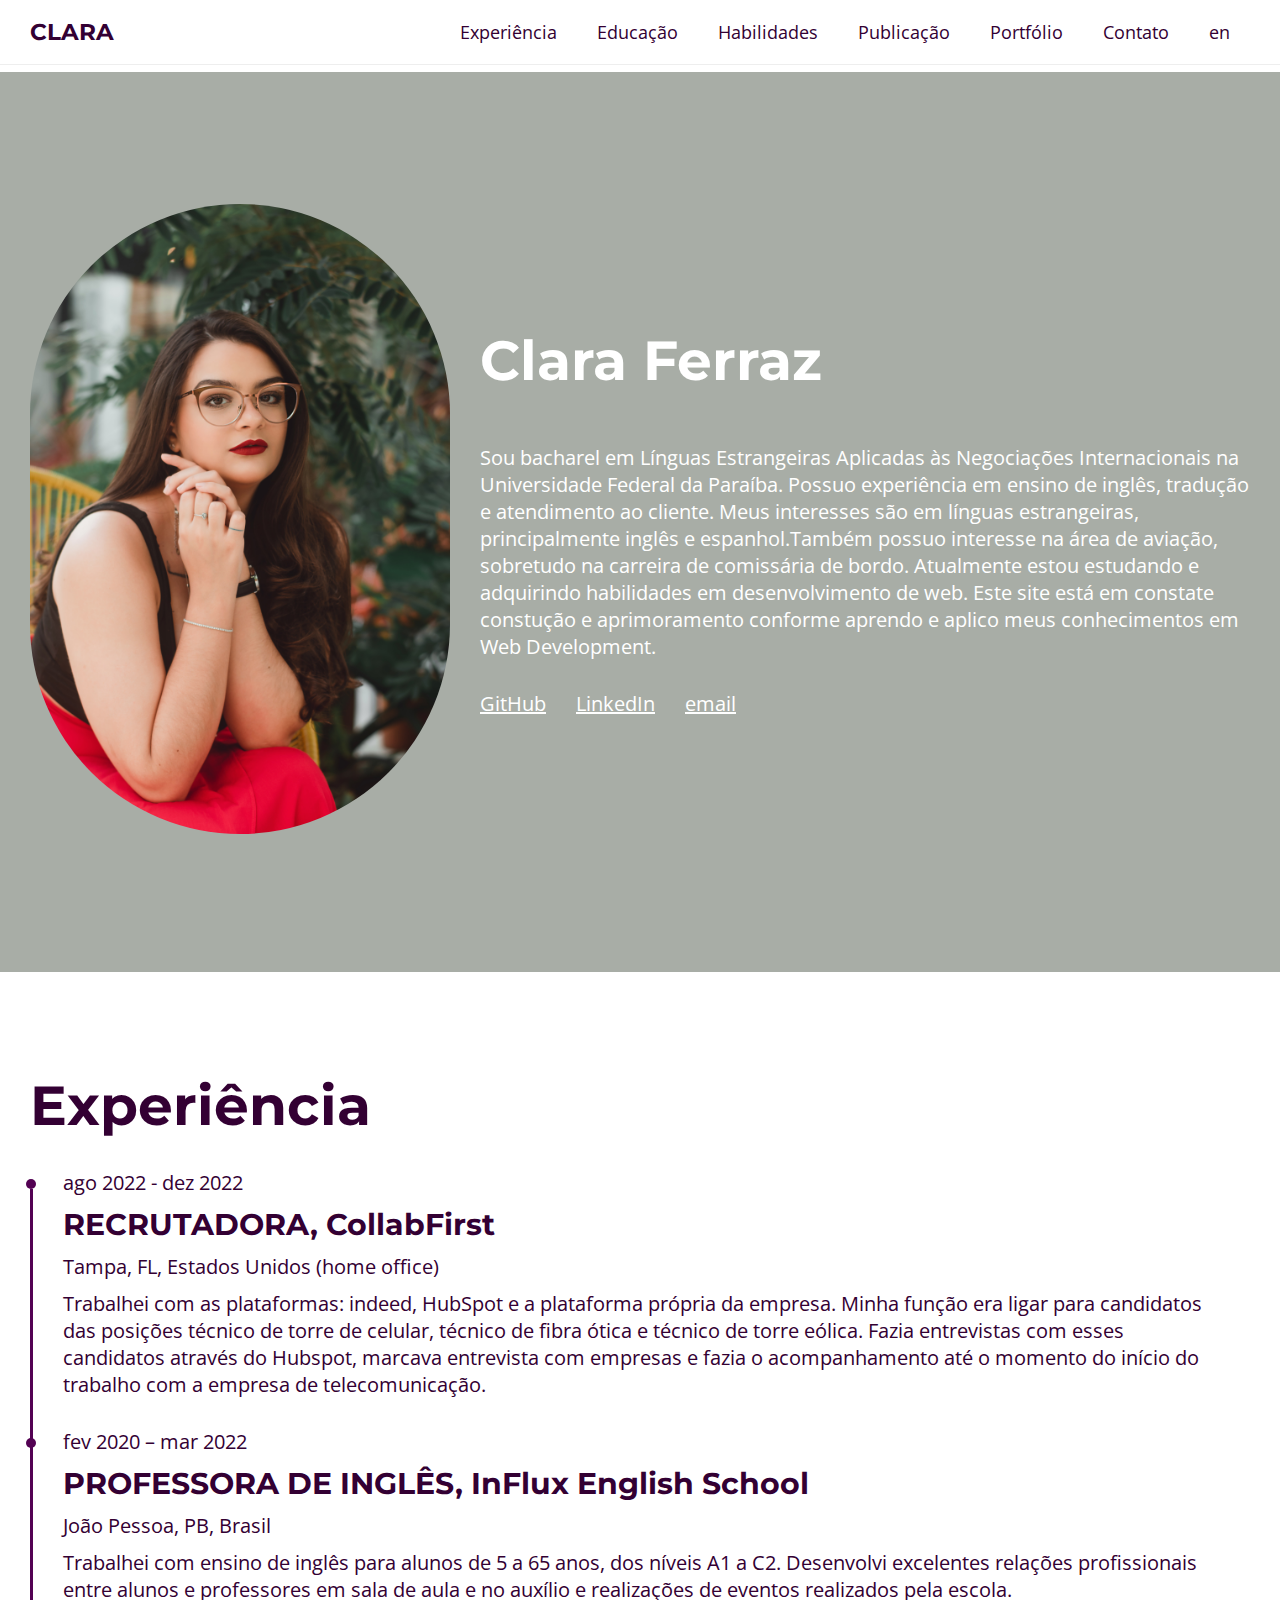
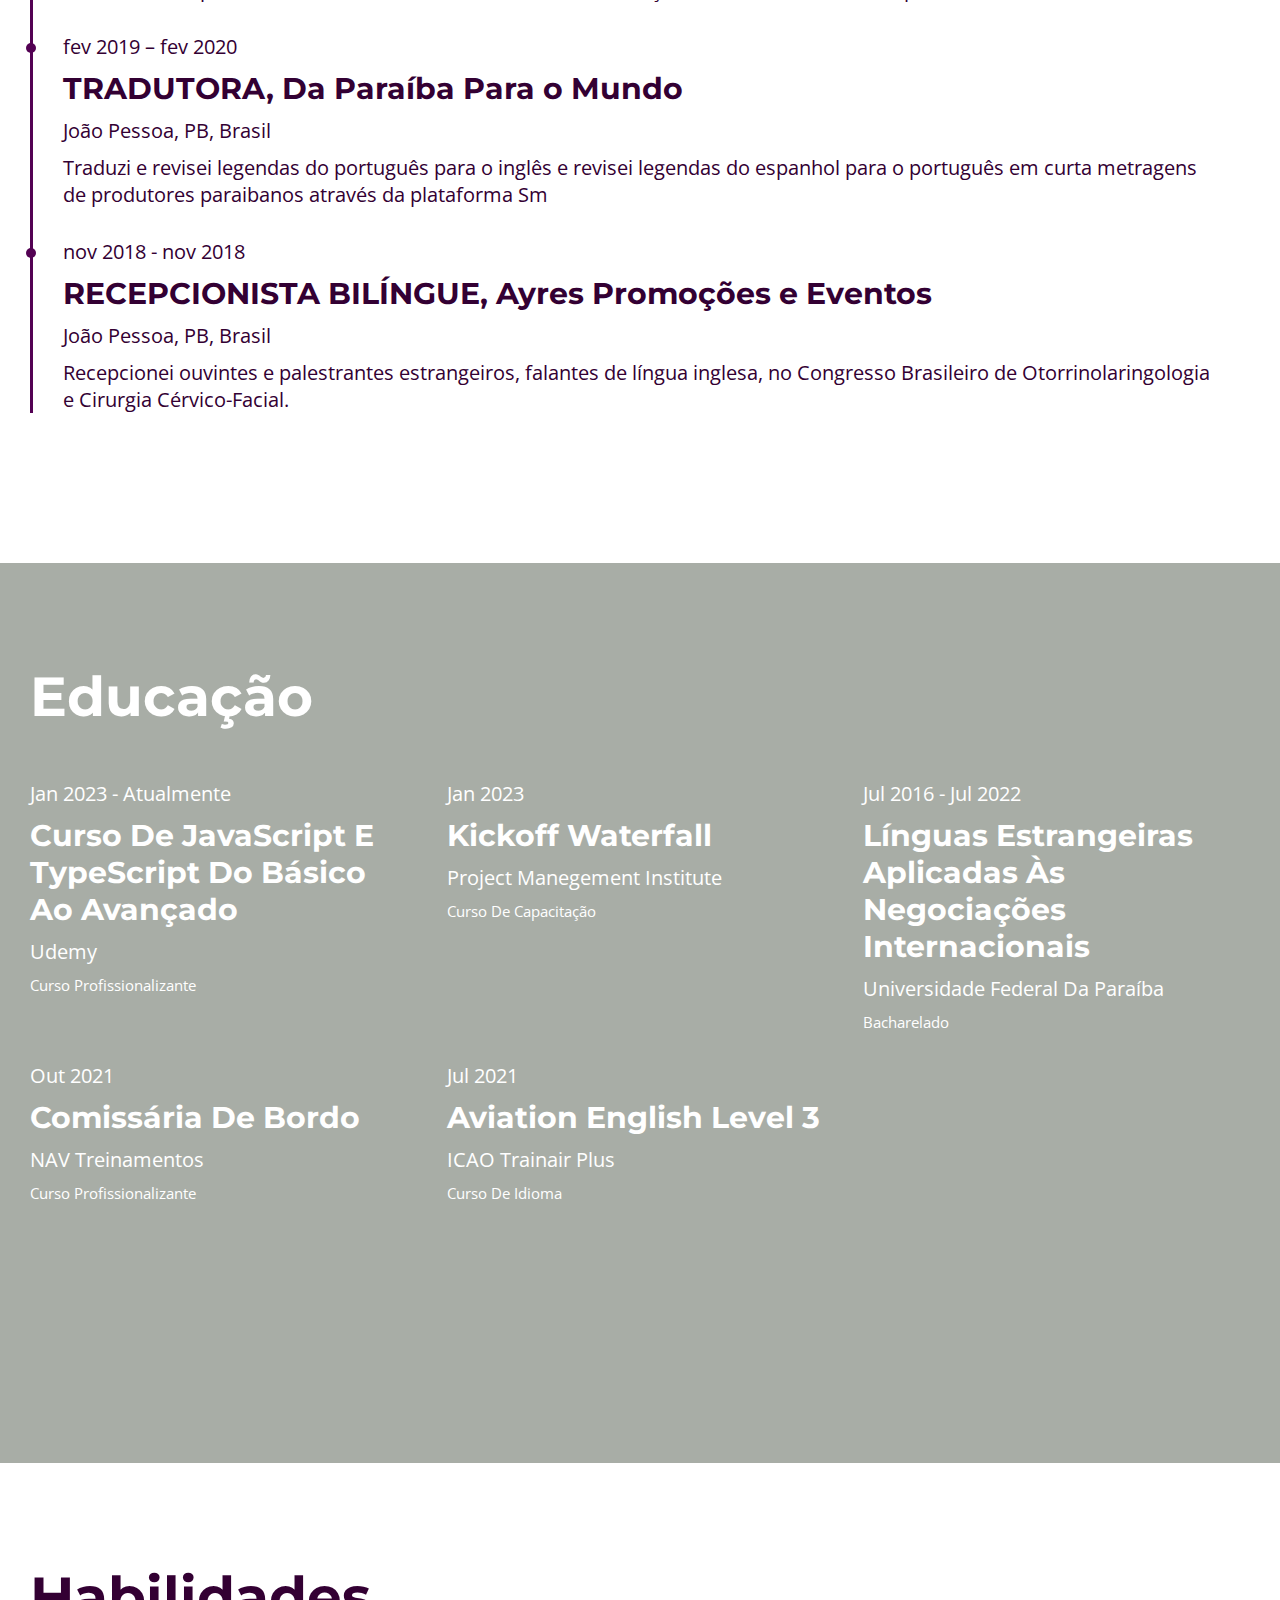
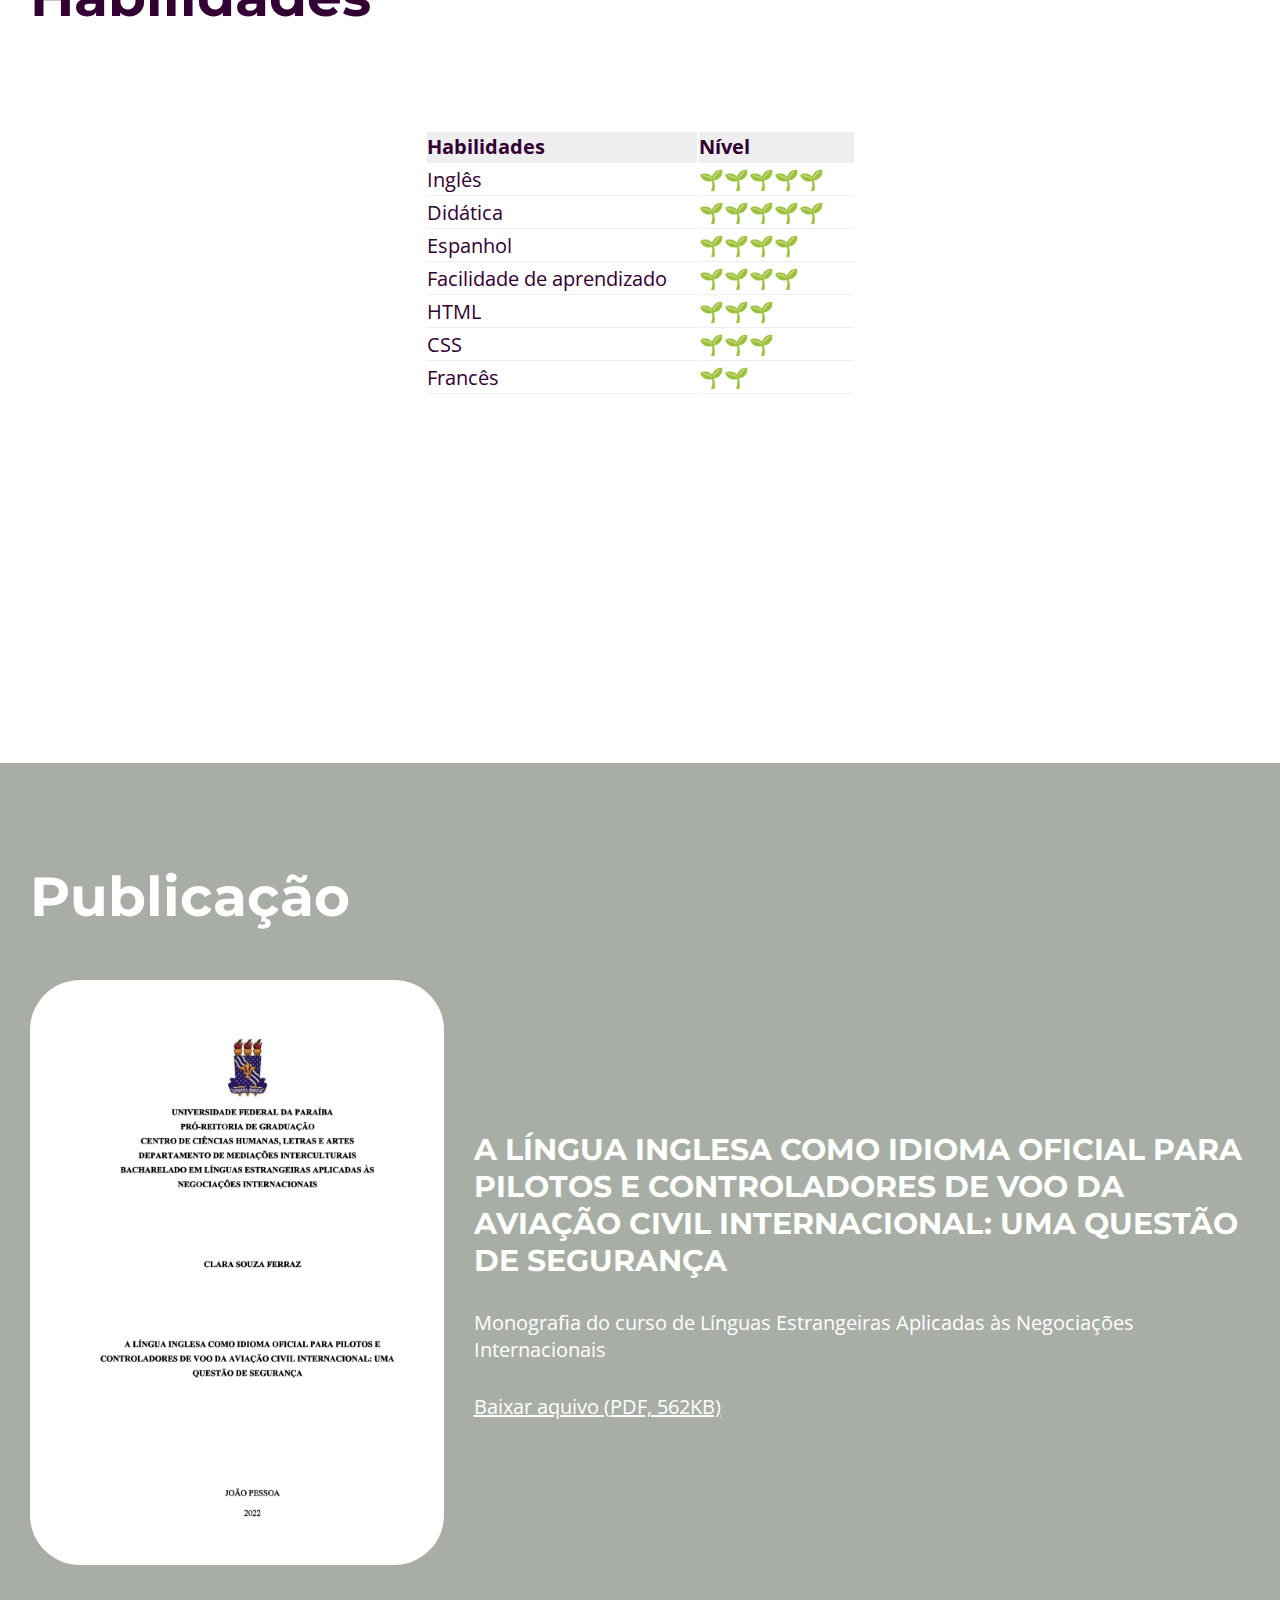
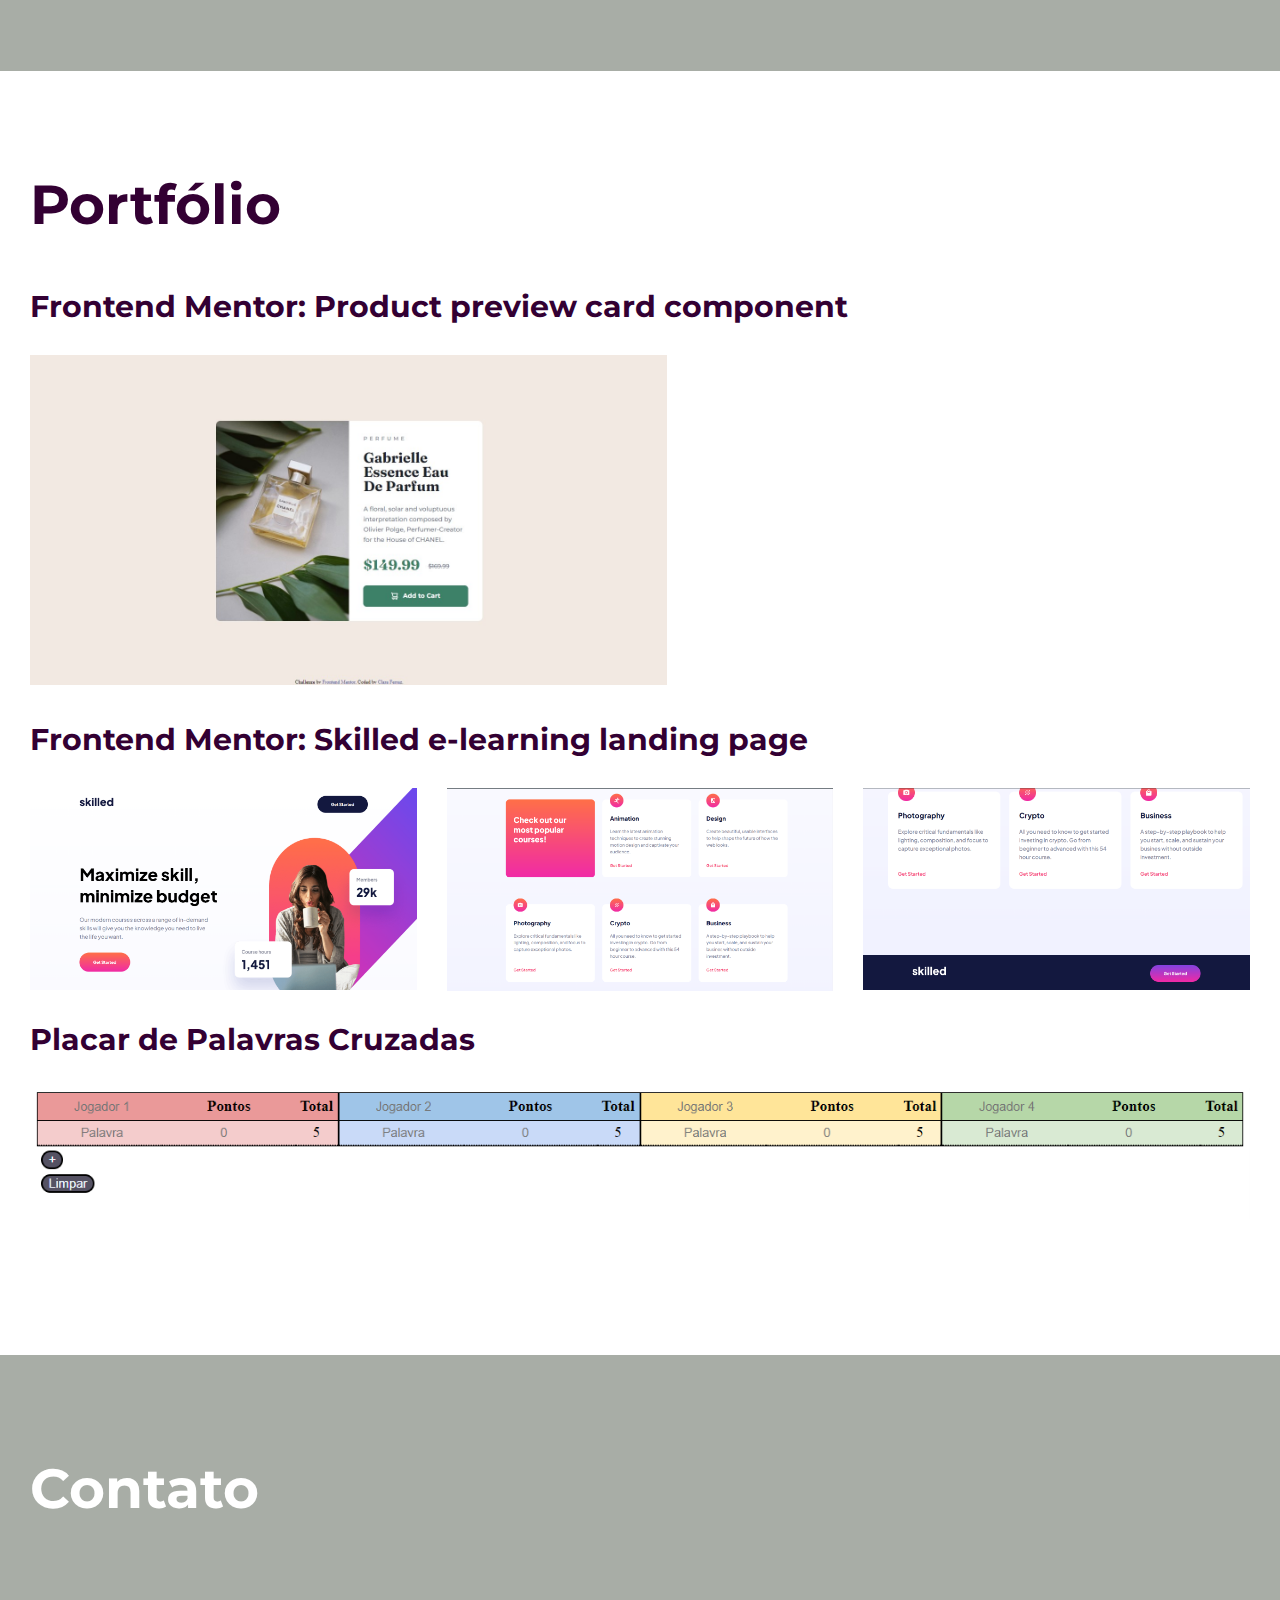
==== commit 7059f69f: "New landing page" ====
--- a/index.html
+++ b/index.html
@@ -1,250 +1,219 @@
 <!DOCTYPE html>
 <html lang="pt-BR">
-
 <head>
-  <meta charset="utf-8">
-  <meta name="viewport" content="width=device-width,initial-scale=1">
-  <meta name="description" content="Clara Souza Ferraz's curriculum vitae">
-  <link rel="stylesheet" href="Assets\CSS\mainstyle.css">
-  
-  <title> Clara Ferraz</title>
-
+    <meta charset="UTF-8">
+    <meta http-equiv="X-UA-Compatible" content="IE=edge">
+    <meta name="viewport" content="width=device-width, initial-scale=1.0">
+    <link rel="preconnect" href="https://fonts.googleapis.com">
+    <link rel="preconnect" href="https://fonts.gstatic.com" crossorigin>
+    <link href="https://fonts.googleapis.com/css2?family=Montserrat:wght@800&family=Open+Sans:ital,wght@0,400;0,700;1,400&display=swap" rel="stylesheet">
+    <link rel="stylesheet" href="Assets/CSS/mainstyle.css">
+    <link rel="icon" href="Assets/Img/hook-icon.svg">
+    <title>Clara Ferraz</title>
 </head>
-
 <body>
-<div id="English-version">
-  <a href="English-version.html">English Version</a>
-</div>
-    
-  <header id="cabecalho">
-    <img src="Img\clara-hands-on-the-face.png" alt="Foto de Perfil de Clara" width="150">
-    <h1>Clara Ferraz</h1>
-    <p>João Pessoa, Paraíba, Brasil</p>
-    <p class="links">
-      <a href="mailto:clara-souza-ferraz@hotmail.com">
-        Contato</a>
-      <a href="https://linkedin.com/in/claraferraz">
-        LinkedIn</a>
-      </p>
-    </header>
-
-  <nav class="menu">
-  <ul id="menu">
-    <li><a href="#descricao">Descrição</a></li>
-    <li><a href="#Experiencias">Experiência</a></li>
-    <li><a href="#Educacao">Educação</a></li>
-    <li><a href="#Publicacoes">Publicações</a></li>
-    <li><a href="#Habilidades">Habilidades</a></li>
-    <li><a href="#Atividades">Atividades</a></li>
-    <li><a href="Hobbies.html">Hobbies</a></li>
-  </ul>
-  </nav>
-  <!-- o menu fiz uma lista e em cima no head coloquei o display:flex para os ítens da lista ficarem lado a lado. 
-  O list-style: none foi para tirar os bullet points e o padding-left: 0 tira a margem a esquerda-->
-
-  <section id="descricao">
-  <h2>Descrição</h2>
-  <p>Sou bacharel em Línguas Estrangeiras Aplicadas às Negociações Internacionais na Universidade Federal da Paraíba. Possuo experiência em ensino de inglês, tradução e atendimento ao cliente. Meus interesses são em línguas estrangeiras, principalmente inglês e
-  espanhol.Também possuo interesse na área de aviação, sobretudo na carreira de comissária de bordo. Atualmente estou estudando e adquirindo habilidades em desenvolvimento de web. Este site está em constate constução e aprimoramento conforme aprendo e aplico meus conhecimentos em Web Development.</p>
-</section>
-  
-<hr>
-  <section id="Experiencias" class="Experiencias">
-  <h2>Experiência</h2>
-  <table id="experiencia1" class="Experiencias">
-    <thead>
-      <tr>
-        <th class="empresa">CollabFirst</th>
-        <th class="cargo">Recrutadora</th>
-      </tr>
-    </thead>
-    <tbody>
-      <tr>
-        <td>ago 2022 - dez 2022</td>
-        <td>- Trabalhei com as plataformas: indeed, HubSpot e a plataforma própria da empresa.
-Minha função era ligar para candidatos das posições técnico de torre de celular, 
-técnico de fibra ótica e técnico de torre eólica.
- Fazia entrevistas com esses candidatos através do Hubspot, marcava entrevista com empresas e 
- fazia o acompanhamento até o momento do início do trabalho com a empresa de telecomunicação.</td>
-      </tr>
-      <tr>
-        <td>Tampa, FL, Estados Unidos (home office)</td>
-        <td>&nbsp;</td>
-      </tr>
-    </tbody>
-  </table>
-
-  <table id="experiencia2" class="Experiencias">
-    <thead>
-      <tr>
-        <th class="empresa">InFlux English School</th>
-        <th class="cargo">Professora de inglês</th>
-      </tr>
-    </thead>
-    <tbody>
-      <tr>
-        <td>fev 2020 – mar 2022</td>
-        <td>- Trabalhei com ensino de inglês para alunos de 5 a 65 anos, dos níveis A1 a C2. Desenvolvi excelentes relações profissionais entre alunos e professores em sala de aula e no auxílio e realizações de eventos realizados pela escola.</td>
-      </tr>
-      <tr>
-        <td>João Pessoa, PB, Brasil</td>
-        <td>&nbsp;</td>
-      </tr>
-    </tbody>
-  </table>
-
-  <table id="experiencia3" class="Experiencias">
-    <thead>
-      <tr>
-        <th class="empresa">Da Paraíba Para o Mundo</th>
-        <th class="cargo">Tradutora de legendas</th>
-      </tr>
-    </thead>
-    <tbody>
-      <tr>
-        <td>fev 2019 – fev 2020</td>
-        <td>- Traduzi e revisei legendas do português para o inglês e revisei legendas do espanhol para o português em curta metragens de produtores paraibanos através da plataforma SmartCAT. Os curtas foram: “Crua”, de Diego Lima; e “Brasil, Cuba”,
-          de
-          Bertrand Lira, exibido no Festival CineAruanda 2019.</td>
-      </tr>
-      <tr>
-        <td>João Pessoa, PB, Brasil</td>
-        <td>&nbsp;</td>
-      </tr>
-    </tbody>
-  </table>
-
-  <table id="experiencia4" class="Experiencias">
-    <thead>
-      <tr>
-        <th class="empresa">Internacionalize</th>
-        <th class="cargo">Diretora Gestão de Pessoas</th>
-      </tr>
-    </thead>
-    <tbody>
-      <tr>
-        <td>fev 2019 - fev 2020</td>
-        <td>- Empresa Jr. do curso Línguas Estrangeiras Aplicadas às Negociações Internacionais, realizei processo seletivo para a empresa, além de organizar desligamentos e regulamentação de documentos para a empresa.</td>
-      </tr>
-      <tr>
-        <td>João Pessoa, PB, Brasil</td>
-        <td>&nbsp;</td>
-      </tr>
-    </tbody>
-  </table>
-
-  <table id="experiencia5" class="Experiencias">
-    <thead>
-      <tr>
-        <th class="empresa">Ayres Promoções e Eventos</th>
-        <th class="cargo">Recepcionista Bilíngue de Sala</th>
-      </tr>
-    </thead>
-    <tbody>
-      <tr>
-        <td>nov 2018 - nov 2018</td>
-        <td>- Recepcionei ouvintes e palestrantes estrangeiros, falantes de língua inglesa, no Congresso Brasileiro de Otorrinolaringologia e Cirurgia Cérvico-Facial.</td>
-      </tr>
-      <tr>
-        <td>João Pessoa, PB, Brasil</td>
-        <td>&nbsp;</td>
-      </tr>
-    </tbody>
-  </table>
-</section>
-  <hr>
-
-<section id="Educacao" class="Educacao">
-  <h2>Educação</h2>
-  <div id="educacao1" class="Educacao">
-    <p>JULHO 2022 <br>
-      <strong>LÍNGUAS ESTRANGEIRAS APLICADAS ÀS NEGOCIAÇÕES INTERNACIONAIS</strong>, UNIVERSIDADE FEDERAL DA PARAÍBA <br>
-      Bacharelado
-    </p>
-  </div>
-  <div id="educacao2" class="Educacao">
-    <p>JANEIRO 2023 - ATUALMENTE <br>
-      <strong>CURSO DE JAVASCRIPT E TYPESCRIPT DO BÁSICO AO AVANÇADO</strong>, 
-      UDEMY <br>
-      Curso profissionalizante
-    </p>
-  </div>
-  <div id="educacao5" class="Educacao">
-    <p>JANEIRO 2023 <br>
-      <strong> KICKOFF WATERFALL</strong>, PROJECT MANEGEMENT INSTITUTE <br>
-      Curso de capacitação
-    </p>
-  </div>
-  <div id="educacao3" class="Educacao">
-    <p>OUTUBRO 2021 <br>
-      <strong>COMISSÁRIA DE BORDO</strong>, NAV TREINAMENTOS <br>
-      Curso profissionalizante
-    </p>
-  </div>
-  <div id="educacao4" class="Educacao">
-    <p>JULHO 2021 <br>
-      <strong>AVIATION ENGLISH LEVEL 3</strong>, ICAO TRAINAIR PLUS <br>
-      Curso de idioma
-    </p>
-  </div>
-</section>
-  <hr>
-
-  <section id="Publicacoes">
-    <h2>Publicações</h2>
-    <p><strong>A LÍNGUA INGLESA COMO IDIOMA OFICIAL PARA PILOTOS E CONTROLADORES DE VOO DA AVIAÇÃO CIVIL INTERNACIONAL: UMA QUESTÃO DE SEGURANÇA</strong> <br>
-      Monografia do curso de Línguas Estrangeiras Aplicadas às Negociações Internacionais <br>
-      Data de Publicação: 06.07.2022
-      <br>
-      <a href="Img\TCC-Clara-Ferraz.pdf">Baixar aquivo (PDF, 562KB) </a>
-    </p>
-  </section>
-  <hr>
-
-  <section id="Habilidades">
-    <h2>Habilidades</h2>
-
-    <table>
-      <tr>
-        <td>Inglês</td>
-        <td><span>⭐⭐⭐⭐⭐</span></td>
-      </tr>
-      <tr>
-        <td>Francês</td>
-        <td>⭐⭐</td>
-      </tr>
-      <tr>
-        <td>Facilidade de aprendizado</td>
-        <td>⭐⭐⭐⭐</td>
-      </tr>
-      <tr>
-        <td>Espanhol</td>
-        <td>⭐⭐⭐⭐</td>
-      </tr>
-      <tr>
-        <td>Didática</td>
-        <td>⭐⭐⭐⭐⭐</td>
-      </tr>
-    </table>
-
-  </section>
-
-  <!-- para colocar as duas tabelas lado a lado, coloquei na mesma row, porém em células diferentes.
-para ficar com as linhas alinhadas, eu tive que colocar uma célula em branco, porém ela vazia não estava reconhecendo,
-aí eu coloquei o código &nbsp; (não esquecer o ;) que deixa ela em branco.-->
-  <hr>
-  <section id="Atividades">
-    <h2>Atividades</h2>
-    <p>No curso de Línguas Estrangeiras Aplicadas às Negociações Internacionais pude estudar a língua inglesa, francesa e espanhola, e seus usos aplicados para direito, negócios e turismo. Além disso, no curso estudei noções básicas de negócios como
-      administração, marketing, direito, economia, turismo e contabilidade.</p>
-    <p>Já fui voluntária no evento Robótica 2018 em João Pessoa, que recebeu profissionais e estudantes de robótica brasileiros e estrangeiros. Exerci minha função no credenciamento, onde tive oportunidade de orientar uma equipe chilena durante todo
-      o evento.</p>
-    <p>Durante a elaboração do meu Trabalho de Conclusão de Curso senti a necessidade de utilizar uma plataforma que me ajudasse na organização do processo, então aprendi rapidamente a utilizar o Notion em aspectos além do básico, com banco de dados
-      de referências bibliográficas e arquivos de versões do meu TCC.</p>
-    <p>Atualmente ingressei na jornada do aprendizado em programação, especialmente web development. Inspirada por conhecidos que atuam na área, encontrei um grande interesse em desenvolvimento de sites. Estou estudando a distância através da
-      plataforma Udemy.</p>
+    <aside class="menu white-bg">
+        <div class="menu-content">
+            <h1><a href="#intro">Clara</a></h1>
+            <nav>
+                <ul>
+                    <li><a href="#Experiences">Experiência</a></li>
+                    <li><a href="#Education">Educação</a></li>
+                    <li><a href="#Habilities">Habilidades</a></li>
+                    <li><a href="#Publication">Publicação</a></li>
+                    <li><a href="#Portfolio">Portfólio</a></li>
+                    <li><a href="#Contact">Contato</a></li>
+                    <li><a href="English-version.html">en</a></li>
+                </ul>
+            </nav>
+        </div>
+    </aside>
+
+    <section class="section main-content main-bg" id="intro">
+        <div class="profile-img">
+            <img src="Assets/Img/me.jpg" alt="Clara's profile picture">
+        </div>
+        <div class="bio">
+            <h2>Clara Ferraz</h2>
+            <p>Sou bacharel em Línguas Estrangeiras Aplicadas às Negociações Internacionais na Universidade Federal da Paraíba. Possuo experiência em ensino de inglês, tradução e atendimento ao cliente. Meus interesses são em línguas estrangeiras, principalmente inglês e
+espanhol.Também possuo interesse na área de aviação, sobretudo na carreira de comissária de bordo. Atualmente estou estudando e adquirindo habilidades em desenvolvimento de web. Este site está em constate constução e aprimoramento conforme aprendo e aplico meus conhecimentos em Web Development.</p>
+            <ul class="contact-links">
+                <li>
+                    <a href="https://github.com/claraferraz">GitHub</a>
+                </li>
+                <li>
+                    <a href="https://linkedin.com/in/claraferraz">LinkedIn</a>
+                </li>
+                <li>
+                    <a href="mailto:claraferraz@proton.me">email</a>
+                </li>
+            </ul>
+        </div>
+    </section>
+
+    <section class="section main-content white-bg" id="Experiences">
+        <h2>Experiência</h2>
+        <div class="exp-box">
+            <p class="date">ago 2022 - dez 2022</p>
+            <h3 class="exp-title">RECRUTADORA, CollabFirst </h3>
+            <p class="city">Tampa, FL, Estados Unidos (home office)</p>
+            <p class="description">Trabalhei com as plataformas: indeed, HubSpot e a plataforma própria da empresa. Minha função era ligar para candidatos das posições técnico de torre de celular, técnico de fibra ótica e técnico de torre eólica. Fazia entrevistas com esses candidatos através do Hubspot, marcava entrevista com empresas e fazia o acompanhamento até o momento do início do trabalho com a empresa de telecomunicação.</p>
+        </div>
+        <div class="exp-box">
+            <p class="date">fev 2020 – mar 2022</p>
+            <h3 class="exp-title">PROFESSORA DE INGLÊS, InFlux English School</h3>
+            <p class="city">João Pessoa, PB, Brasil</p>
+            <p class="description">Trabalhei com ensino de inglês para alunos de 5 a 65 anos, dos níveis A1 a C2. Desenvolvi excelentes relações profissionais entre alunos e professores em sala de aula e no auxílio e realizações de eventos realizados pela escola.</p>
+        </div>
+        <div class="exp-box">
+            <p class="date">fev 2019 – fev 2020</p>
+            <h3 class="exp-title">TRADUTORA, Da Paraíba Para o Mundo</h3>
+            <p class="city">João Pessoa, PB, Brasil</p>
+            <p class="description">Traduzi e revisei legendas do português para o inglês e revisei legendas do espanhol para o português em curta metragens de produtores paraibanos através da plataforma Sm</p>
+        </div>
+        <div class="exp-box">
+            <p class="date">nov 2018 - nov 2018</p>
+            <h3 class="exp-title">RECEPCIONISTA BILÍNGUE, Ayres Promoções e Eventos</h3>
+            <p class="city">João Pessoa, PB, Brasil</p>
+            <p class="description">Recepcionei ouvintes e palestrantes estrangeiros, falantes de língua inglesa, no Congresso Brasileiro de Otorrinolaringologia e Cirurgia Cérvico-Facial.</p>
+        </div>
+    </section>
+
+    <section id="Education" class="section main-content main-bg">
+        <h2>Educação</h2>
+        <div class="edu-content">
+            <div class="edu-box">
+                <p class="date">Jan 2023 - Atualmente</p>
+                <h3 class="edu-title">Curso de JavaScript e TypeScript do básico ao avançado</h3>
+                <p class="school">Udemy</p>
+                <p class="degree">Curso profissionalizante</p>
+            </div>
+
+            <div class="edu-box">
+                <p class="date">Jan 2023</p>
+                <h3 class="edu-title">kickoff waterfall</h3>
+                <p class="school">Project Manegement Institute</p>
+                <p class="degree">Curso de capacitação</p>
+            </div>
+
+            <div class="edu-box">
+                <p class="date">jul 2016 - jul 2022</p>
+                <h3 class="edu-title">Línguas Estrangeiras Aplicadas às Negociações Internacionais
+                </h3>
+                <p class="school">Universidade Federal da Paraíba</p>
+                <p class="degree">Bacharelado</p>
+            </div>
+
+            <div class="edu-box">
+                <p class="date">Out 2021</p>
+                <h3 class="edu-title">comissária de bordo</h3>
+                <p class="school">NAV Treinamentos</p>
+                <p class="degree">Curso profissionalizante</p>
+            </div>
+
+            <div class="edu-box">
+                <p class="date">Jul 2021</p>
+                <h3 class="edu-title">aviation english level 3</h3>
+                <p class="school">ICAO Trainair Plus</p>
+                <p class="degree">Curso de idioma</p>
+            </div>
+        </div>
+    </section>
+
+    <section id="Habilities" class="section main-content white-bg">
+        <h2>Habilidades</h2>
+        <div class="habilities-content">
+            <table>
+                <thead>
+                    <tr>
+                        <th>Habilidades</th>
+                        <th>Nível</th>
+                    </tr>
+                </thead>
+                <tbody>
+                <tr>
+                    <td>Inglês</td>
+                    <td>🌱🌱🌱🌱🌱</td>
+                </tr>
+                <tr>
+                    <td>Didática</td>
+                    <td>🌱🌱🌱🌱🌱</td>
+                </tr>
+                <tr>
+                    <td>Espanhol</td>
+                    <td>🌱🌱🌱🌱</td>
+                </tr>
+                <tr>
+                    <td>Facilidade de aprendizado</td>
+                    <td>🌱🌱🌱🌱</td>
+                </tr>
+                <tr>
+                    <td>HTML</td>
+                    <td>🌱🌱🌱</td>
+                </tr>
+                <tr>
+                    <td>CSS</td>
+                    <td>🌱🌱🌱</td>
+                </tr>
+                <tr>
+                    <td>Francês</td>
+                    <td>🌱🌱</td>
+                </tr>
+                </tbody>    
+            </table>
+        </div>
+    </section>
+
+    <section id="Publication" class="section main-content main-bg">
+        <h2>Publicação</h2>
+        <div class="publication-content">
+            <div class="publication-img">
+                <img src="Assets/Img/tcc-capa.jpg" alt="Printscreen da capa da Monografia">
+            </div>
+            <div class="TCC">
+                <h3>A LÍNGUA INGLESA COMO IDIOMA OFICIAL PARA PILOTOS E CONTROLADORES DE VOO DA AVIAÇÃO CIVIL INTERNACIONAL: UMA QUESTÃO DE SEGURANÇA</h3>
+                <p>Monografia do curso de Línguas Estrangeiras Aplicadas às Negociações Internacionais</p>
+                <p><a href="Assets/Img/TCC-Clara-Ferraz.pdf">Baixar aquivo (PDF, 562KB) </a></p>
+            </div>
+        </div>
+    </section>
+
+    <section id="Portfolio" class="section main-content white-bg">
+        <h2>Portfólio</h2>
+        <div class="portfolio-content">
+            <div>
+                <h3>
+                    <a href="https://github.com/claraferraz/Frontend-Mentor-Product-preview-card-component">Frontend Mentor: Product preview card component</a>
+                </h3>
+                <div class="perfume">
+                    <img src="Assets/Img/perfume-desktop.jpg" alt="Product preview card component desktop">
+                </div>
+            </div>
+            <div>
+                <h3>
+                    <a href="https://github.com/claraferraz/skilled-elearning-landing-page">Frontend Mentor: Skilled e-learning landing page</a>
+                </h3>
+                <div class="skilled">
+                    <img src="Assets/Img/Skilled/desktop1.png" alt="skilled-elearning-landing-page desktop">
+                    <img src="Assets/Img/Skilled/desktop2.png" alt="skilled-elearning-landing-page desktop">
+                    <img src="Assets/Img/Skilled/desktop3.png" alt="skilled-elearning-landing-page desktop">
+                </div>
+            </div>
+
+            <div>
+                <h3>
+                    <a href="PalavrasCruzadas.html">Placar de Palavras Cruzadas</a>
+                </h3>
+                <div class="scrabble">
+                    <img src="Assets/Img/palavras-cruzadas-print.png" alt="">
+                </div>
+            </div>
+        </div>
+    </section>
+
+    <section id="Contact" class="section main-content main-bg">
+        <h2>Contato</h2>
     </section>
 
 </body>
-
-</html>
+</html>--- a/Assets/CSS/mainstyle.css
+++ b/Assets/CSS/mainstyle.css
@@ -0,0 +1,252 @@
+:root {
+    --gap: 3rem;
+    --main-color: #330033;
+    --secondary-color: #530153;
+    --light-gray: #eee;
+    --dark-green: #06150059;
+}
+* {
+    margin:0;
+    padding:0;
+    box-sizing: border-box;
+}
+html {
+    font-size: 62.5%;
+    scroll-behavior: smooth;
+}
+body {
+    font-family:'Open Sans', sans-serif;
+    font-size: 2rem;
+    padding-top: 8vh;
+}
+h1, h2, h3, h4, h5, h6 {
+    font-family: 'Montserrat', sans-serif;
+}
+h1 {
+    font-size: 6rem;
+    text-transform: uppercase;
+}
+h2 {
+    font-size: 5.5rem;
+    margin-bottom: 5rem;
+}
+h3 {
+    font-size: 3rem;
+}
+h4 {
+    font-size: 4.5rem;
+}
+h5 {
+    font-size: 4rem;
+}
+h6 {
+    font-size: 3.5rem;
+}
+a{
+    text-decoration: none;
+}
+.section {
+    min-height: 100vh;
+    min-width:90vh;
+}
+.main-bg {
+    background-image: url(../Img/folhas.png);
+    background-color: var(--dark-green);
+    background-blend-mode:overlay;
+    background-position: center;
+    background-size: cover;
+    color:white;
+}
+.white-bg {
+    background-color: white;
+    color: var(--main-color);
+}
+.main-content {
+    padding: 10rem 3rem;
+}
+.menu {
+    position:fixed;
+    z-index: 2;
+    top:0;
+    right:0;
+    width:100%;
+    background-color: white;
+    border-bottom:0.01px solid var(--light-gray);
+}
+.menu-content {
+    display:flex;
+    justify-content: space-between;
+    align-items: center;
+    padding:0rem 3rem;
+
+}
+.menu h1 {
+    font-size: 2.3rem;
+}
+.menu h1 a {
+    color: var(--main-color)
+}
+.menu ul {
+    list-style: none;
+    display: flex;
+}
+.menu ul li a {
+    position:relative;
+    display: block;
+    padding:2rem;
+    font-size: 1.8rem;
+    color: var(--main-color)
+}
+.menu ul li a::after {
+    content:'';
+    position:absolute;
+    bottom:1rem;
+    left:50%;
+    width:0px;
+    height:0.2rem;
+    background: var(--secondary-color);
+    transition: all 300ms ease-in-out;
+}
+.menu ul li a:hover::after {
+    left:15%;
+    width:70%;
+}
+#intro {
+    display: grid;
+    grid-template-columns: 1fr 2fr;
+    gap:3rem;
+    align-items: center;
+}
+.bio {
+    display:flex;
+    flex-direction: column;
+    align-items: stretch;
+}
+.contact-links {
+    margin-top: var(--gap);
+    display: flex;
+    justify-content: left;
+    gap: var(--gap);
+    list-style: none;
+}
+.contact-links a {
+    color:white;
+    text-decoration: underline;
+}
+.profile-img img {
+    max-height: 70vh;
+    border-radius: 500rem;
+}
+.exp-box {
+    position: relative;
+    padding: 0 3rem 5rem 3rem;
+    display: flex;
+    flex-direction: column;
+    gap: 1rem;
+    border-left: 0.3rem solid var(--secondary-color);
+}
+.exp-box .date {
+    margin-top: -2rem;
+    position: relative;
+}
+.exp-box .date::before {
+    content: ' ';
+    display: inline-block;
+    border-radius: 100%;
+    position: absolute;
+    left: -3.7rem;
+    top: 1rem;
+    width: 1rem;
+    height: 1rem;
+    background-color: var(--secondary-color);  
+}
+.exp-box:last-of-type {
+    padding-bottom: 0;
+    margin-bottom:5rem;
+}
+.edu-content{
+    display: grid;
+    grid-template-columns: repeat(3, 1fr);
+    gap: var(--gap);
+    align-items: top;
+    justify-content: center;
+}
+.edu-box{
+    text-transform: capitalize;
+    display: flex;
+    flex-direction: column;
+    gap: 1rem;
+}
+.edu-box .degree{
+    font-size: 1.5rem;
+}
+.habilities-content {
+    padding-top:5rem;
+    display: flex;
+    align-items: center;
+    justify-content: center;
+} 
+.habilities-content table thead {
+    background-color: var(--light-gray);
+}
+.habilities-content td, th {
+    text-align: left;
+    padding-right: var(--gap);
+    line-height: var(--gap);
+    border-bottom: 0.1rem solid var(--light-gray);
+} 
+.publication-content {
+    display: grid;
+    grid-template-columns: 1fr 2fr;
+    gap: var(--gap);
+    align-items: center;
+}
+.TCC {
+    display:flex;
+    flex-direction: column;
+    gap: var(--gap);
+    align-items: stretch;
+}
+.publication-img img {
+    max-height: 65vh;
+    border-radius: 50px;
+}
+.publication-content a {
+    color:white;
+    text-decoration: underline;
+}
+.skilled {
+    display: grid;
+    grid-template-columns: repeat(3, 1fr);
+    gap: var(--gap);
+    align-items: center;
+    justify-content: center;    
+}
+.portfolio-content h3, .portfolio-content img {
+    padding-bottom: var(--gap);
+}
+.portfolio-content img {
+    cursor: zoom-in;
+    max-width: 100%;
+    max-height: 36rem;
+    transition: all 300ms ease-in-out;
+}
+.portfolio-content .skilled img:active {
+    transform: translate(50%, 50%) scale(2);
+}
+.portfolio-content .skilled img:active:last-of-type {
+    transform: translate(-50%, 50%) scale(2);
+}
+.portfolio-content .scrabble img:active {
+    transform: translate(0%, 5%);
+}
+.portfolio-content .perfume img:active {
+    transform: translate(50%, 10%) scale(1.5);
+}
+.portfolio-content a {
+    color: var(--primary-color);
+}
+.portfolio-content a:hover {
+    color: var(--dark-green);
+}
+
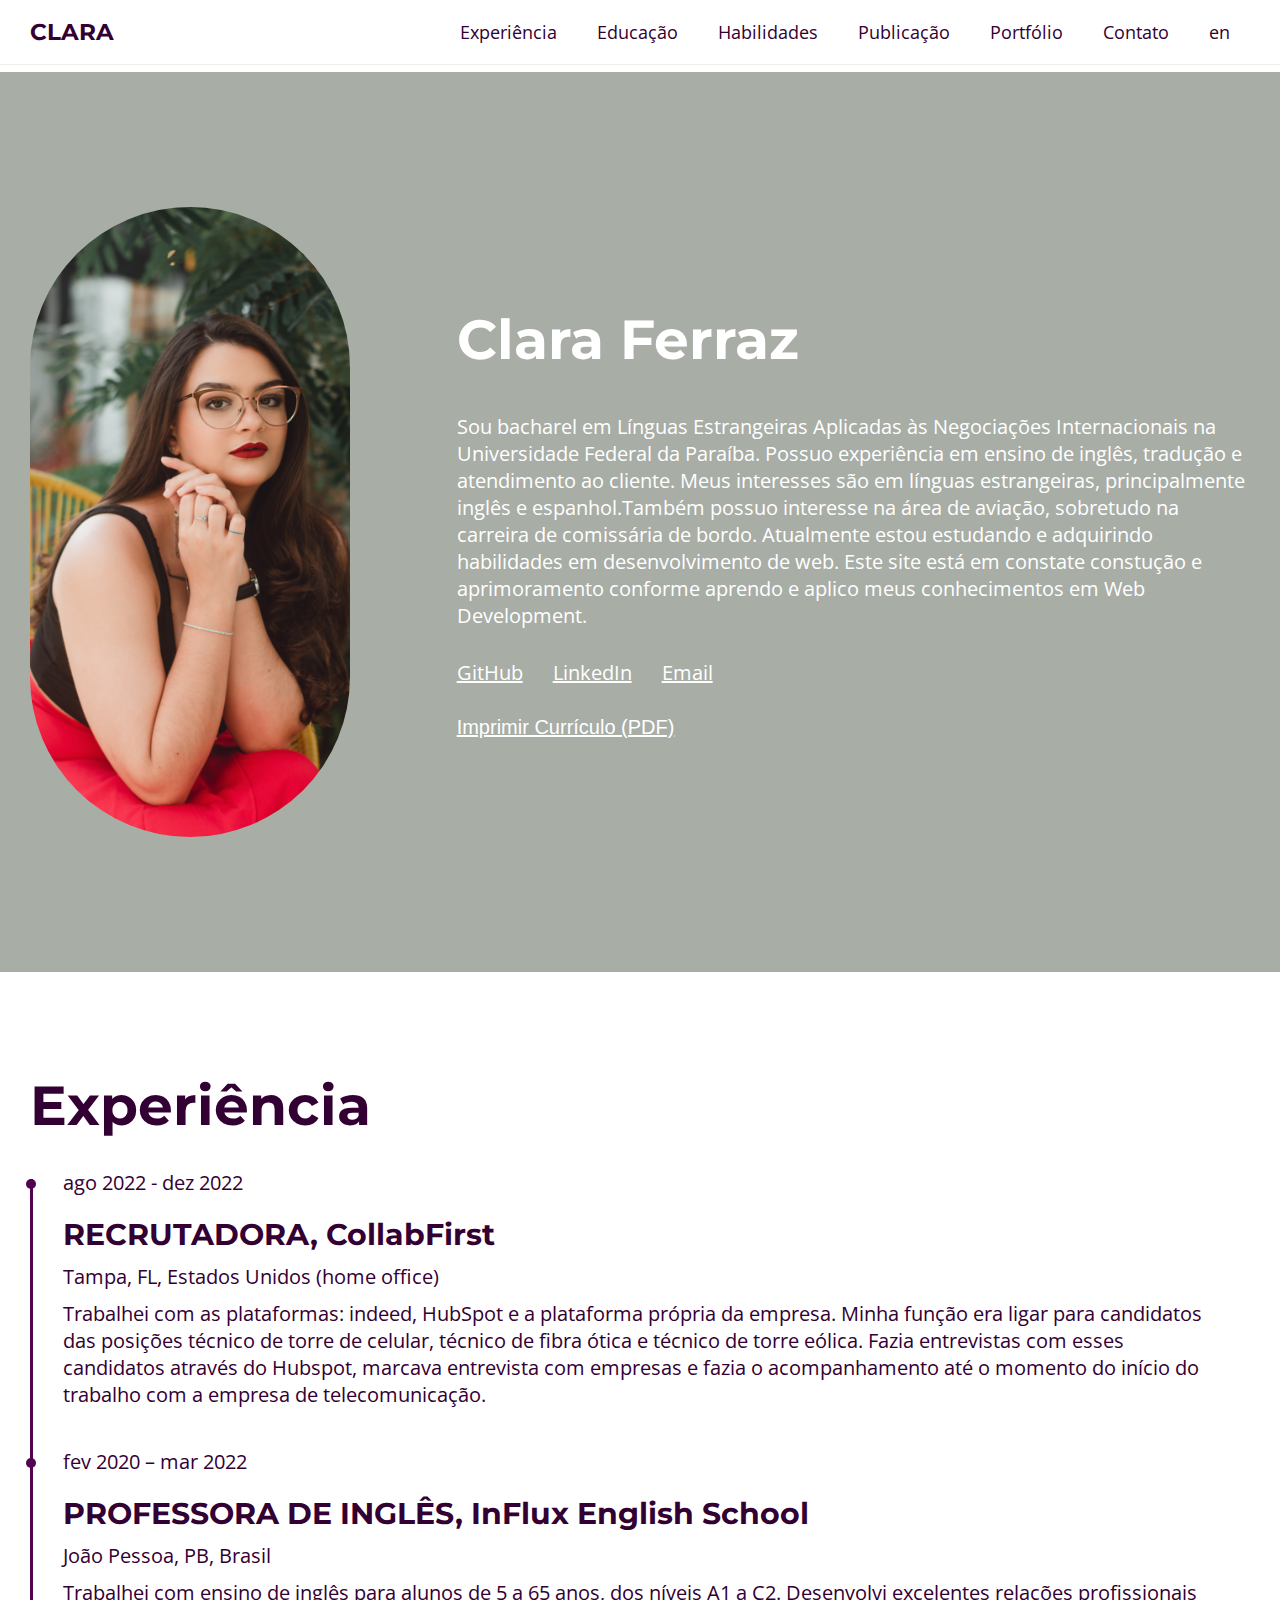
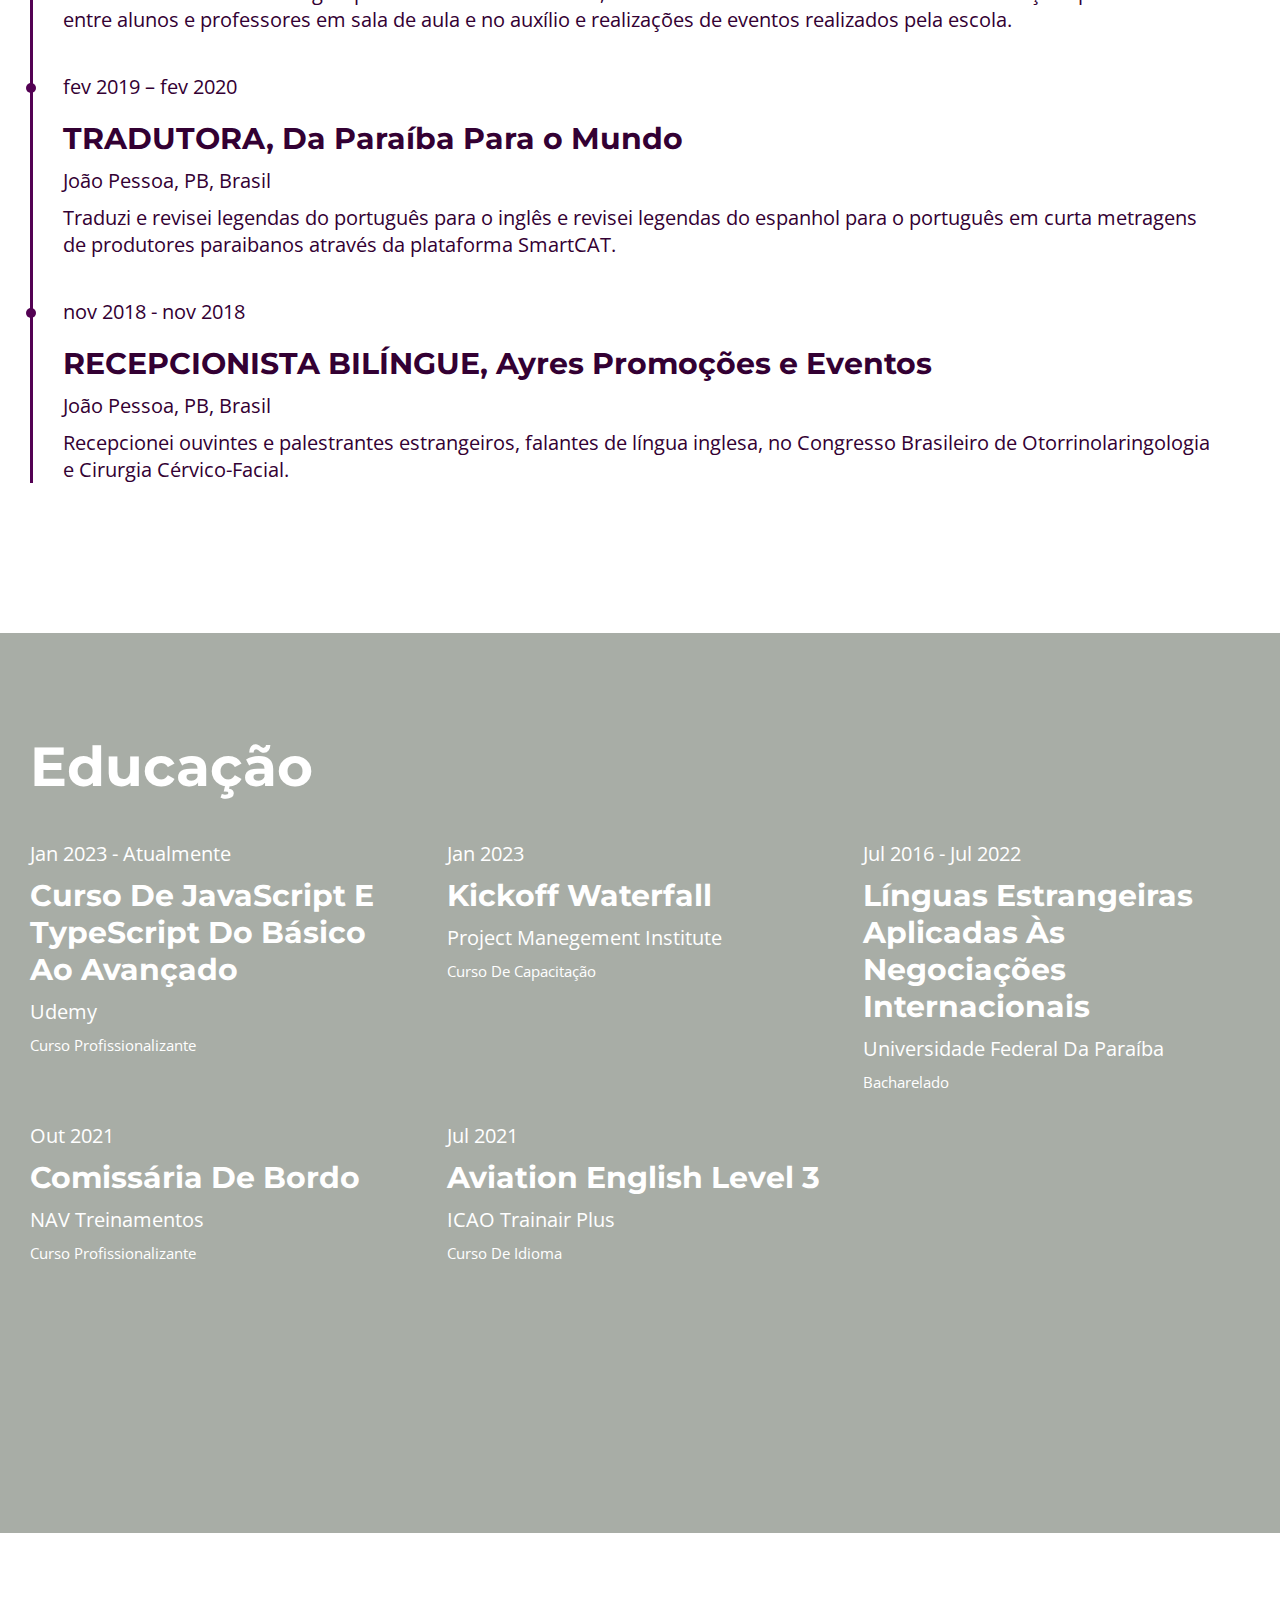
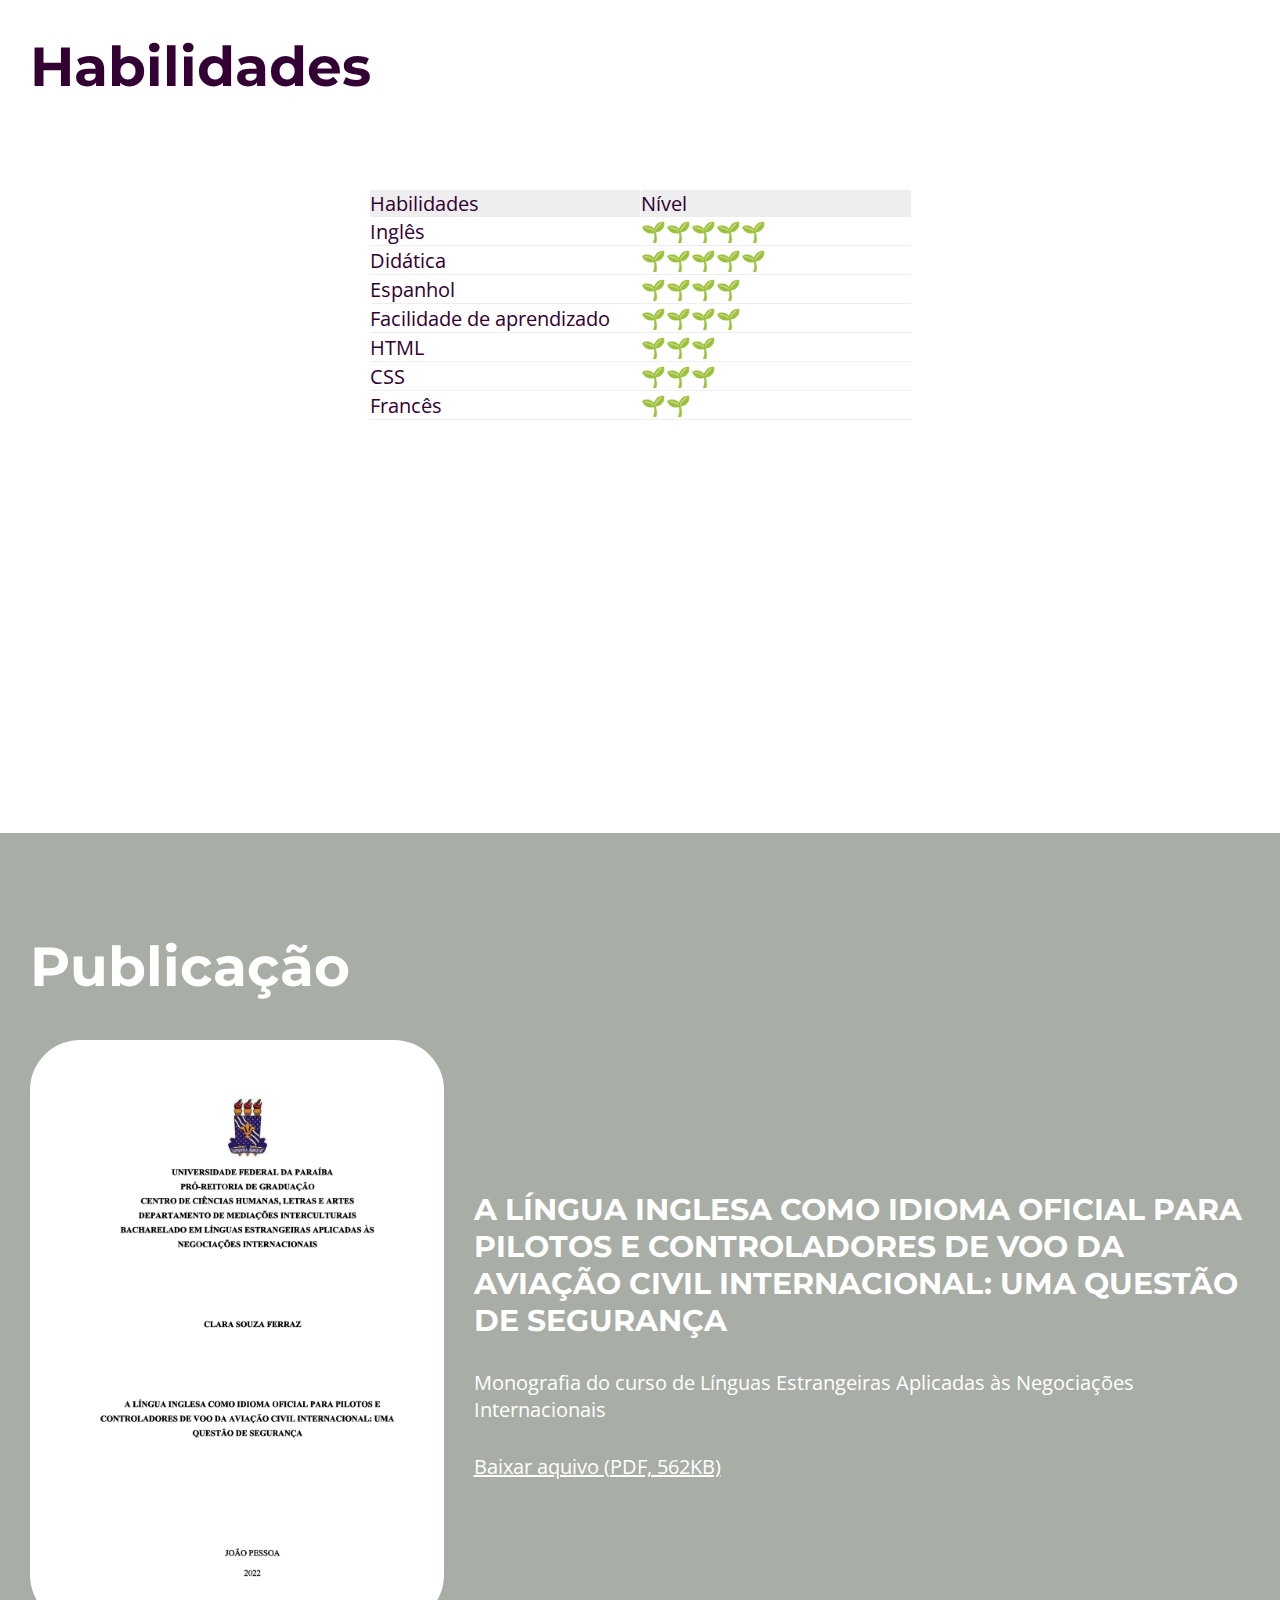
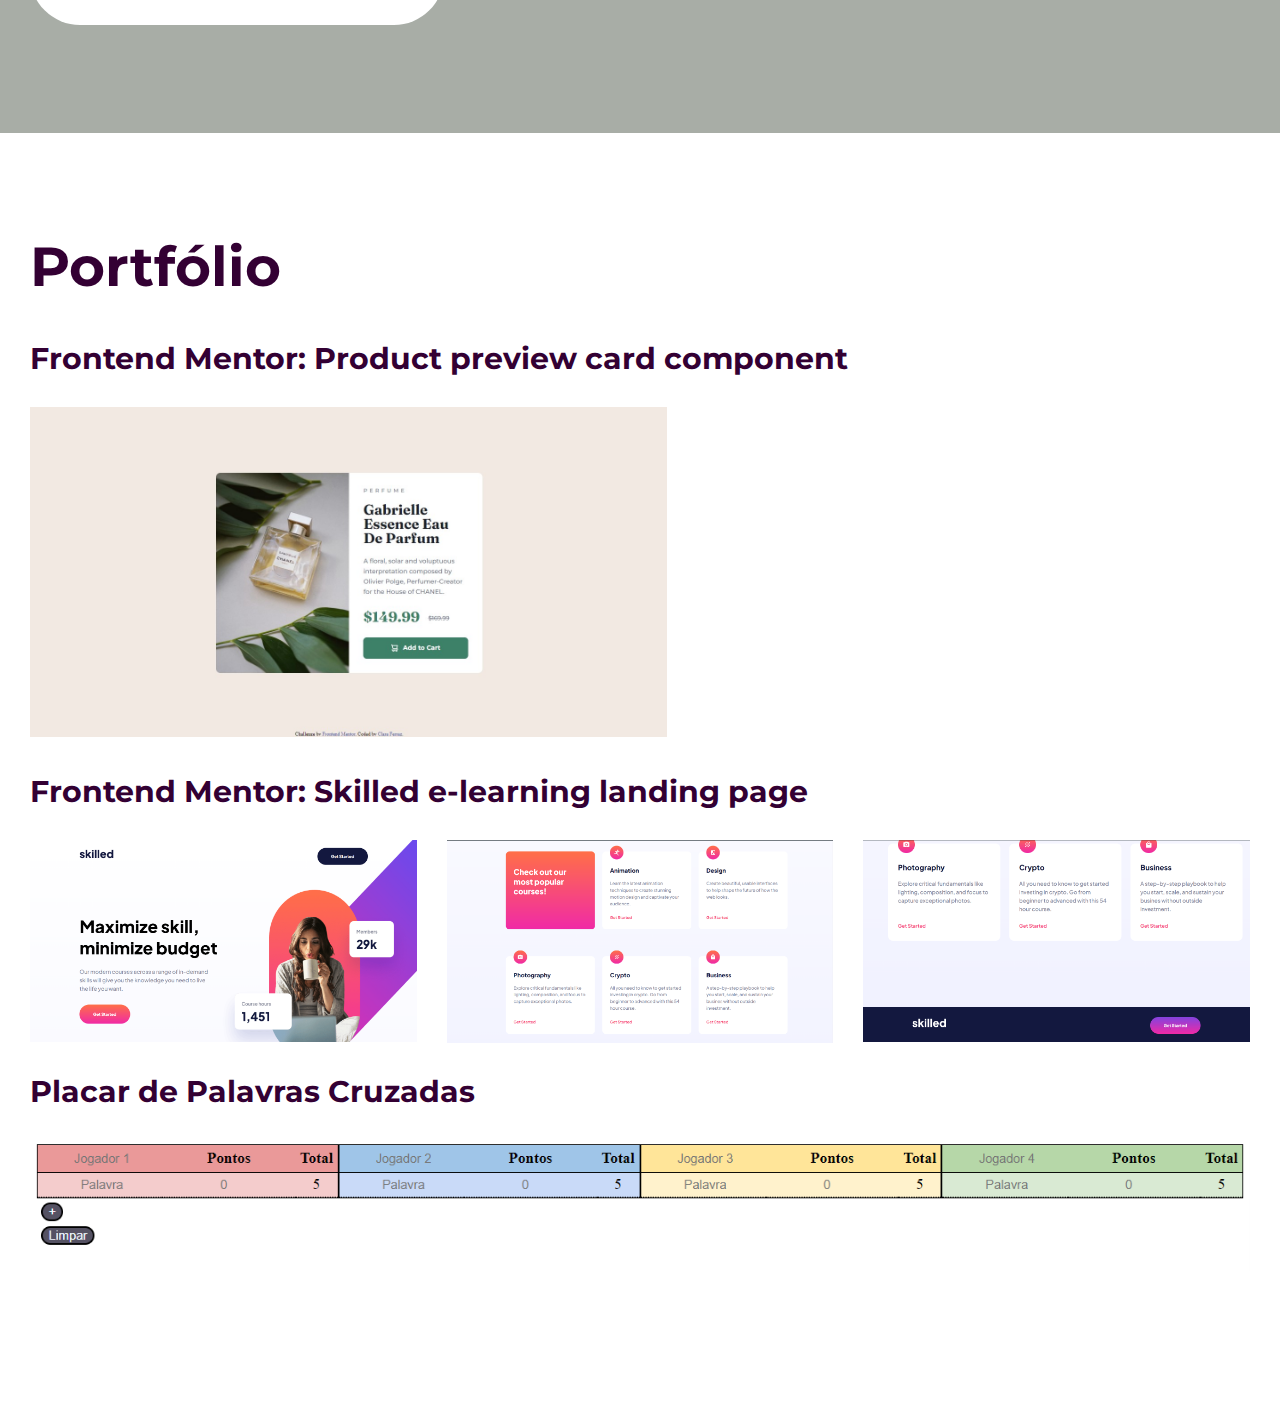
==== commit 731bf2f3: "menu animation" ====
--- a/index.html
+++ b/index.html
@@ -12,14 +12,23 @@
     <title>Clara Ferraz</title>
 </head>
 <body>
+    <input type="checkbox" role="button" aria-label="close menu" aria-pressed="false"
+     id="menu-button" class="menu-button">
+    <label for="menu-button" class="menu-button-lines" title="close menu">
+            <span class="line"></span>
+            <span class="line"></span>
+            <span class="line"></span> 
+    </label>
     <aside class="menu white-bg">
         <div class="menu-content">
-            <h1><a href="#intro">Clara</a></h1>
+            <h1 onclick="getElementById('menu-button').checked = false;">
+                <a href="#intro">Clara</a>
+            </h1>
             <nav>
-                <ul>
+                <ul onclick="getElementById('menu-button').checked = false;">
                     <li><a href="#Experiences">Experiência</a></li>
                     <li><a href="#Education">Educação</a></li>
-                    <li><a href="#Habilities">Habilidades</a></li>
+                    <li><a href="#Abilities">Habilidades</a></li>
                     <li><a href="#Publication">Publicação</a></li>
                     <li><a href="#Portfolio">Portfólio</a></li>
                     <li><a href="#Contact">Contato</a></li>
@@ -31,7 +40,6 @@
 
     <section class="section main-content main-bg" id="intro">
         <div class="profile-img">
-            <img src="Assets/Img/me.jpg" alt="Clara's profile picture">
         </div>
         <div class="bio">
             <h2>Clara Ferraz</h2>
@@ -45,9 +53,10 @@
                     <a href="https://linkedin.com/in/claraferraz">LinkedIn</a>
                 </li>
                 <li>
-                    <a href="mailto:claraferraz@proton.me">email</a>
+                    <a href="mailto:claraferraz@proton.me">Email</a>
                 </li>
             </ul>
+            <Button class="print" onClick="window.print();">Imprimir Currículo (PDF)</button>
         </div>
     </section>
 
@@ -69,7 +78,7 @@
             <p class="date">fev 2019 – fev 2020</p>
             <h3 class="exp-title">TRADUTORA, Da Paraíba Para o Mundo</h3>
             <p class="city">João Pessoa, PB, Brasil</p>
-            <p class="description">Traduzi e revisei legendas do português para o inglês e revisei legendas do espanhol para o português em curta metragens de produtores paraibanos através da plataforma Sm</p>
+            <p class="description">Traduzi e revisei legendas do português para o inglês e revisei legendas do espanhol para o português em curta metragens de produtores paraibanos através da plataforma SmartCAT.</p>
         </div>
         <div class="exp-box">
             <p class="date">nov 2018 - nov 2018</p>
@@ -120,47 +129,27 @@
         </div>
     </section>
 
-    <section id="Habilities" class="section main-content white-bg">
+    <section id="Abilities" class="section main-content white-bg">
         <h2>Habilidades</h2>
-        <div class="habilities-content">
-            <table>
-                <thead>
-                    <tr>
-                        <th>Habilidades</th>
-                        <th>Nível</th>
-                    </tr>
-                </thead>
-                <tbody>
-                <tr>
-                    <td>Inglês</td>
-                    <td>🌱🌱🌱🌱🌱</td>
-                </tr>
-                <tr>
-                    <td>Didática</td>
-                    <td>🌱🌱🌱🌱🌱</td>
-                </tr>
-                <tr>
-                    <td>Espanhol</td>
-                    <td>🌱🌱🌱🌱</td>
-                </tr>
-                <tr>
-                    <td>Facilidade de aprendizado</td>
-                    <td>🌱🌱🌱🌱</td>
-                </tr>
-                <tr>
-                    <td>HTML</td>
-                    <td>🌱🌱🌱</td>
-                </tr>
-                <tr>
-                    <td>CSS</td>
-                    <td>🌱🌱🌱</td>
-                </tr>
-                <tr>
-                    <td>Francês</td>
-                    <td>🌱🌱</td>
-                </tr>
-                </tbody>    
-            </table>
+        <div class="abilities-content">
+            <div class="table">
+                <p class="thead">Habilidades</p>
+                <p class="thead">Nível</p>
+                <p class="ability">Inglês</p>
+                <p class="level">🌱🌱🌱🌱🌱</p>
+                <p class="ability">Didática</p>
+                <p class="level">🌱🌱🌱🌱🌱</p>
+                <p class="ability">Espanhol</p>
+                <p class="level">🌱🌱🌱🌱</p>
+                <p class="ability">Facilidade de aprendizado</p>
+                <p class="level">🌱🌱🌱🌱</p>
+                <p class="ability">HTML</p>
+                <p class="level">🌱🌱🌱</p>
+                <p class="ability">CSS</p>
+                <p class="level">🌱🌱🌱</p>
+                <p class="ability">Francês</p>
+                <p class="level">🌱🌱</p>
+            </div>
         </div>
     </section>
 
@@ -210,10 +199,38 @@
             </div>
         </div>
     </section>
-
+<!--
     <section id="Contact" class="section main-content main-bg">
-        <h2>Contato</h2>
-    </section>
+        <div class="contact-form">
+            <h2>Contato</h2>
+            <fieldset class="form-grid">
+                <div class="form-group">
+                    <label for="first-name">Nome</label>
+                    <input type="text" name="first-name" id="first-name" placeholder="Primeiro Nome">
+                </div>
+                <div class="form-group">
+                    <label for="last-name">Sobrenome</label>
+                    <input type="text" name="last-name" id="last-name" placeholder="Sobrenome">
+                </div>
+                <div class="form-group">
+                    <label for="email">Email</label>
+                    <input type="email" name="email" id="email" placeholder="Seu email">
+                </div>
+                <div class="form-group full-width">
+                    <label for="message">Mensagem</label>
+                    <textarea name="message" id="message" cols="30" rows="10"></textarea>
+                </div>
+                <div class="form-group">
+                    <button type="submit">Enviar</button>
+                </div>
+            </fieldset>
+        </div>
+        
+        <div class="footer">
+            <p>Feito com 🤍 por 
+                <a href="http://github.com/claraferraz">Clara Ferraz</a></p>
+        </div>
+    </section>-->
 
 </body>
 </html>--- a/Assets/CSS/mainstyle.css
+++ b/Assets/CSS/mainstyle.css
@@ -3,7 +3,8 @@
     --main-color: #330033;
     --secondary-color: #530153;
     --light-gray: #eee;
-    --dark-green: #06150059;
+    --transparent-green: #06150059;
+    --dark-green: #061500;
 }
 * {
     margin:0;
@@ -28,19 +29,10 @@
 }
 h2 {
     font-size: 5.5rem;
-    margin-bottom: 5rem;
+    margin-bottom: 4rem;
 }
 h3 {
     font-size: 3rem;
-}
-h4 {
-    font-size: 4.5rem;
-}
-h5 {
-    font-size: 4rem;
-}
-h6 {
-    font-size: 3.5rem;
 }
 a{
     text-decoration: none;
@@ -51,7 +43,7 @@
 }
 .main-bg {
     background-image: url(../Img/folhas.png);
-    background-color: var(--dark-green);
+    background-color: var(--transparent-green);
     background-blend-mode:overlay;
     background-position: center;
     background-size: cover;
@@ -133,9 +125,23 @@
     color:white;
     text-decoration: underline;
 }
-.profile-img img {
-    max-height: 70vh;
-    border-radius: 500rem;
+.print {
+    text-align: left;
+    margin-top: var(--gap);
+    background-color: transparent;
+    color: white;
+    font-size: 2rem;
+    text-decoration: underline;
+    cursor: pointer;
+    border: none;
+}
+.profile-img {
+    background-image: url(../Img/me.jpg);
+    background-size: cover;
+    background-repeat: no-repeat;
+    max-width: 25vw;
+    height: 70vh;
+    border-radius: 50rem;
 }
 .exp-box {
     position: relative;
@@ -146,8 +152,8 @@
     border-left: 0.3rem solid var(--secondary-color);
 }
 .exp-box .date {
-    margin-top: -2rem;
     position: relative;
+    top: -1rem;
 }
 .exp-box .date::before {
     content: ' ';
@@ -164,42 +170,50 @@
     padding-bottom: 0;
     margin-bottom:5rem;
 }
-.edu-content{
+.edu-content {
     display: grid;
     grid-template-columns: repeat(3, 1fr);
     gap: var(--gap);
     align-items: top;
     justify-content: center;
 }
-.edu-box{
+.edu-box {
     text-transform: capitalize;
     display: flex;
     flex-direction: column;
     gap: 1rem;
 }
-.edu-box .degree{
+.edu-box .degree {
     font-size: 1.5rem;
 }
-.habilities-content {
+.abilities-content {
     padding-top:5rem;
     display: flex;
     align-items: center;
     justify-content: center;
 } 
-.habilities-content table thead {
+.abilities-content .table {
+    display: grid;
+    grid-template-columns: 1fr 1fr;
+    gap: 0.1rem;
+}
+.abilities-content .table .ability {
+    padding-right: var(--gap);
+}
+.abilities-content .table .ability, .abilities-content .table .level {
+    border-bottom: 0.1rem solid var(--light-gray);
+}
+.abilities-content .table .thead {
     background-color: var(--light-gray);
 }
-.habilities-content td, th {
-    text-align: left;
-    padding-right: var(--gap);
-    line-height: var(--gap);
-    border-bottom: 0.1rem solid var(--light-gray);
-} 
 .publication-content {
     display: grid;
     grid-template-columns: 1fr 2fr;
     gap: var(--gap);
     align-items: center;
+}
+.TCC h3{
+    text-transform: uppercase;
 }
 .TCC {
     display:flex;
@@ -244,9 +258,252 @@
     transform: translate(50%, 10%) scale(1.5);
 }
 .portfolio-content a {
-    color: var(--primary-color);
+    color: var(--main-color);
 }
 .portfolio-content a:hover {
-    color: var(--dark-green);
-}
-
+    color: var(--transparent-green);
+}
+.form-grid {
+    margin: var(--gap);
+    border: none;
+    display: flex;
+    flex-wrap: wrap;
+    gap: var(--gap);
+}
+.form-group {
+    flex: 40%;
+}
+.form-group label {
+    display: block;
+}
+.form-group input, .form-group textarea {
+    border: none;
+    background-color: var(--light-gray);
+    width: 100%;
+    padding: 1rem;
+    font-size: 2rem;
+    outline: var(--secondary-color);
+}
+.form-group input:focus, .form-group textarea:focus{
+    background: white;
+}
+.full-width {
+    flex: 1 1 100%;
+}
+.form-group button {
+    border: 0.5rem solid white;
+    background: none;
+    color: white;
+    padding: 1rem 3rem;
+    font-size: 3rem;
+    cursor: pointer;
+    transition: all 300ms ease-in-out
+}
+.form-group button:hover {
+    background: white;
+    color: var(--main-color)
+}
+.form-group button:active {
+    background: var(--light-gray);
+    color: var(--main-color)
+}
+.form-group::placeholder {
+    color: var(--main-color);
+}
+.footer {
+    text-align: center;
+    font-size: 1.5rem;
+}
+.footer a {
+    color: var(--main-color);
+    text-decoration: underline;
+}
+.menu-button {
+    display: none;
+}
+
+/* Mobile */
+@media (max-width:800px) {
+    body {
+        font-size: 4rem;
+        padding-top: 0;
+    }
+    h2 {
+        font-size: 7.5rem;
+        margin-bottom: 6rem;
+    }
+    h3 {
+        font-size: 5rem;
+    }
+    #intro {
+        display: flex;
+        flex-direction: column;
+    }
+    .print {
+        font-size: 4rem;
+    }
+    .profile-img {
+        background-image: url(../Img/clara-hands-on-the-face.png);
+        background-size: contain;
+        background-repeat: no-repeat;
+        width: 90vw;
+        max-height: 50vh;
+        border-radius: 0;
+        max-width: unset;
+        background-position: center;
+    }
+    .bio {
+        text-align: left;
+    }
+    .edu-content{
+        display: block;
+    }
+    .edu-box{
+        text-transform: capitalize;
+        display: flex;
+        flex-direction: column;
+        gap: 2rem;
+        margin: 5rem 0;
+    }
+    .edu-box .degree{
+        font-size: 3.5rem;
+    }
+    .abilities-content td, .abilities-content th {
+        padding-right: 0;
+        line-height: 6rem;
+        border-bottom: 0.1rem solid var(--light-gray);
+    } 
+    .publication-content {
+        display: flex;
+        flex-direction: column;
+    }
+    .skilled {
+        display: block;
+        padding-bottom: 0;
+        gap: 1rem;  
+    }
+    .portfolio-content h3 {
+        padding: 5rem 0;
+    }
+    .portfolio-content img {
+        cursor: zoom-in;
+        max-width: 100%;
+        max-height: 400rem;
+        transition: all 300ms ease-in-out;
+    }
+    .portfolio-content .skilled img:active, 
+    .portfolio-content .skilled img:last-of-type:active,
+    .portfolio-content .scrabble img:active,
+    .portfolio-content .perfume img:active {
+        transform: translate(0%) scale(1);
+    }
+    .form-grid {
+        margin: var(--gap);
+        border: none;
+        display: block;
+    }
+    .form-group {
+        margin: 3rem 0;
+    }
+    .form-group input, .form-group textarea {
+        font-size: 4rem;
+    }
+    .form-group button {
+        font-size: 4rem;
+    }
+    .footer {
+        font-size: 2.5rem;
+    }
+
+
+    .menu {
+        transform: translatex(-150%);
+        bottom: 0;
+        text-align: center;
+        height: 100%;
+        display: block;
+        transition: transform 0.6s ease-in-out
+    }
+    .menu-content, .menu ul {
+        flex-direction: column;
+        justify-content: center;
+        font-size: 4rem;
+    }
+    .menu-content {
+        height: 100%;
+        transition: transform 0.4s ease-in-out;
+    }
+    .menu-content h1 {
+        font-size: 5.3rem;
+        padding: 2rem;
+    }
+    .menu-button {
+        position: fixed;
+        z-index: 1;
+        top: 0;
+        left: 0;
+    }
+    .menu-button-lines {
+        background-color: var(--dark-green);
+        width: 3.6rem;
+        height: 3.6rem;
+        text-align: center;
+        padding: 0.5rem;
+        border-radius: 1rem;
+        cursor: pointer;
+        position: fixed;
+        z-index: 3;
+        top: 1rem;
+        right: 1rem;
+        display: flex;
+        flex-direction: column;
+        justify-content: space-between;
+    }
+    .menu-button-lines .line {
+        display: block;
+        border-radius: 1rem;
+        background-color: white;
+        width: 100%;
+        height: 0.4rem;
+    }
+    .menu-button-lines .line:nth-child(1){
+        transform-origin: 0% 0%;
+        transition: transform 0.4s ease-in-out;
+    }
+    .menu-button-lines .line:nth-child(2){
+        transition: transform 0.2s ease-in-out;
+    }
+    .menu-button-lines .line:nth-child(3){
+        transform-origin: 0% 100%;
+        transition: transform 0.4s ease-in-out
+    }
+
+    .menu-button:checked~.menu {
+        transform: translatex(0);
+    }
+    .menu-button:checked ~ .menu-button-lines {
+        background-color: transparent;
+    }
+    .menu-button:checked ~ .menu-button-lines .line {
+        background-color: var(--main-color);
+    }
+    .menu-button:checked ~ .menu-button-lines .line:nth-child(1){
+        transform: rotate(45deg);
+        width:120%;
+    }
+    .menu-button:checked ~ .menu-button-lines .line:nth-child(2){
+        transform: scaleY(0);
+    }
+    .menu-button:checked ~ .menu-button-lines .line:nth-child(3){
+        transform: rotate(-45deg);
+        width: 120%;
+    }
+
+}
+
+
+
+
+@media print {
+
+}
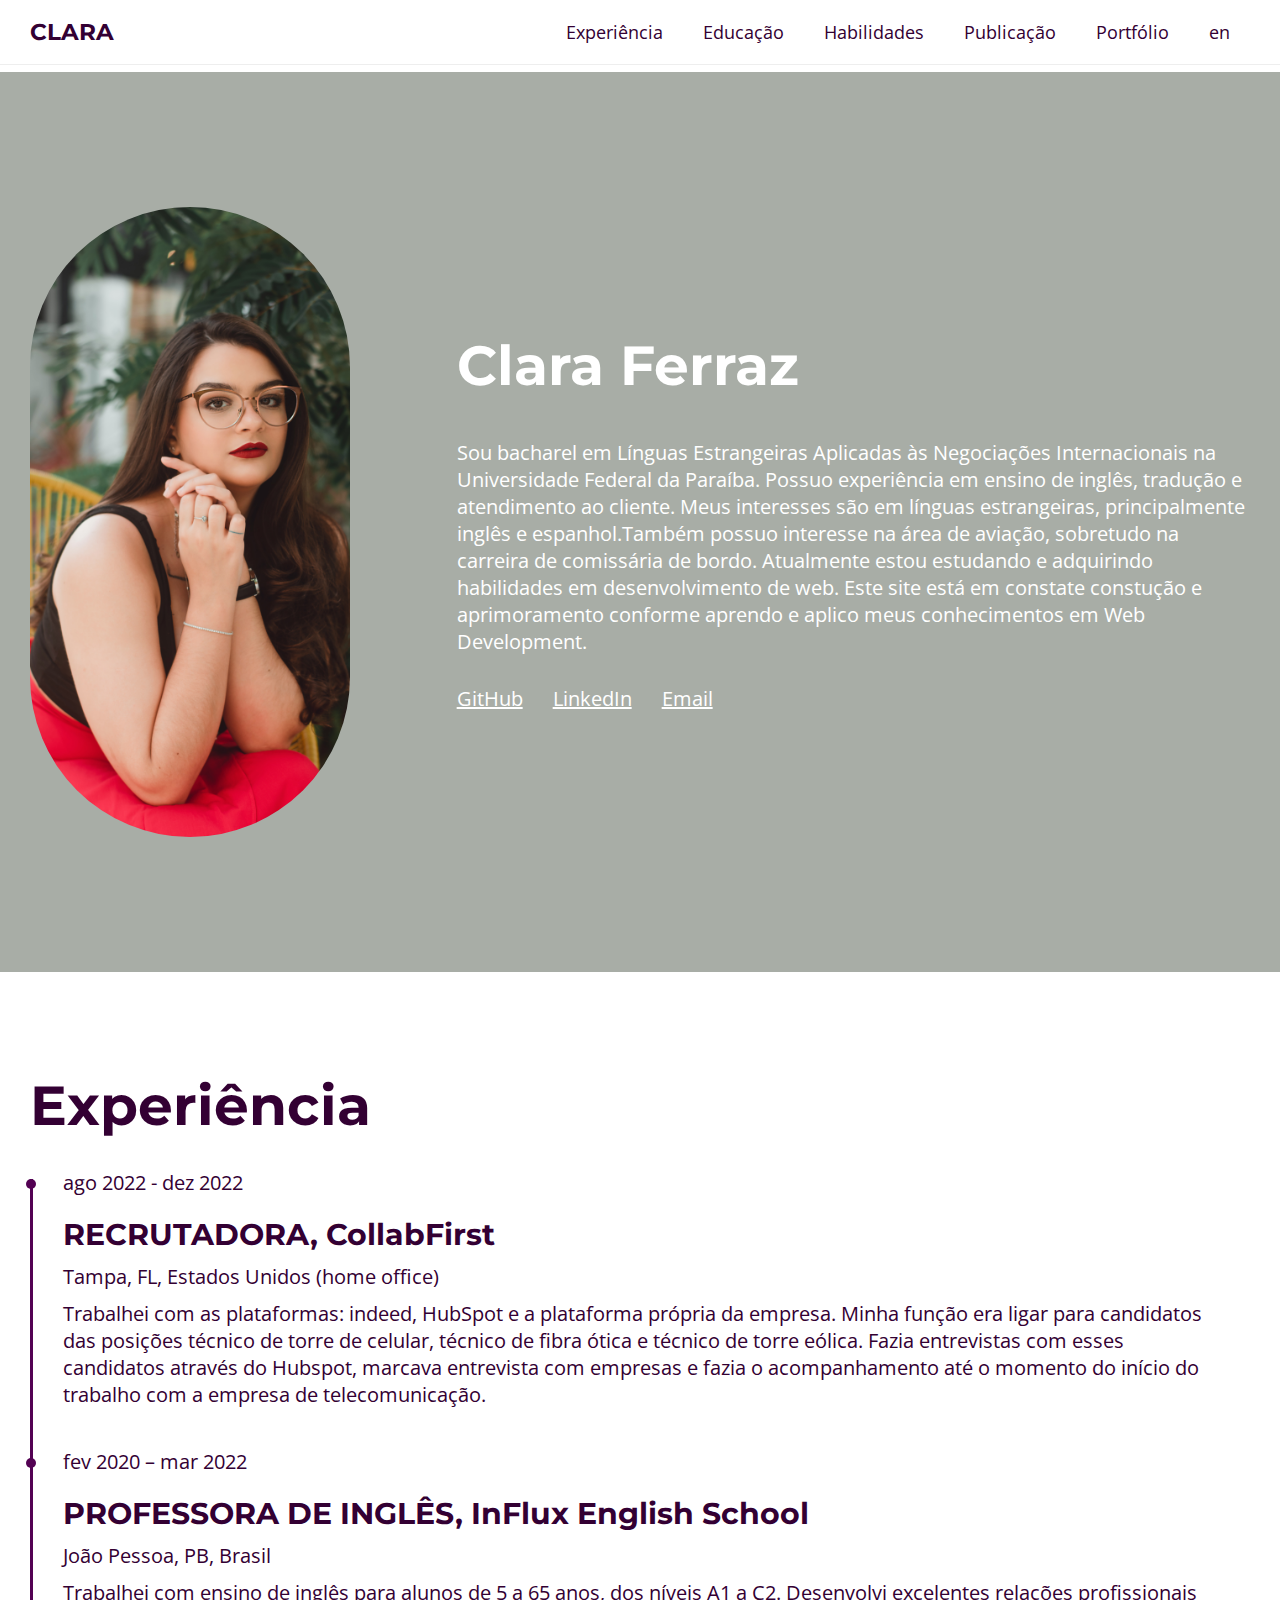
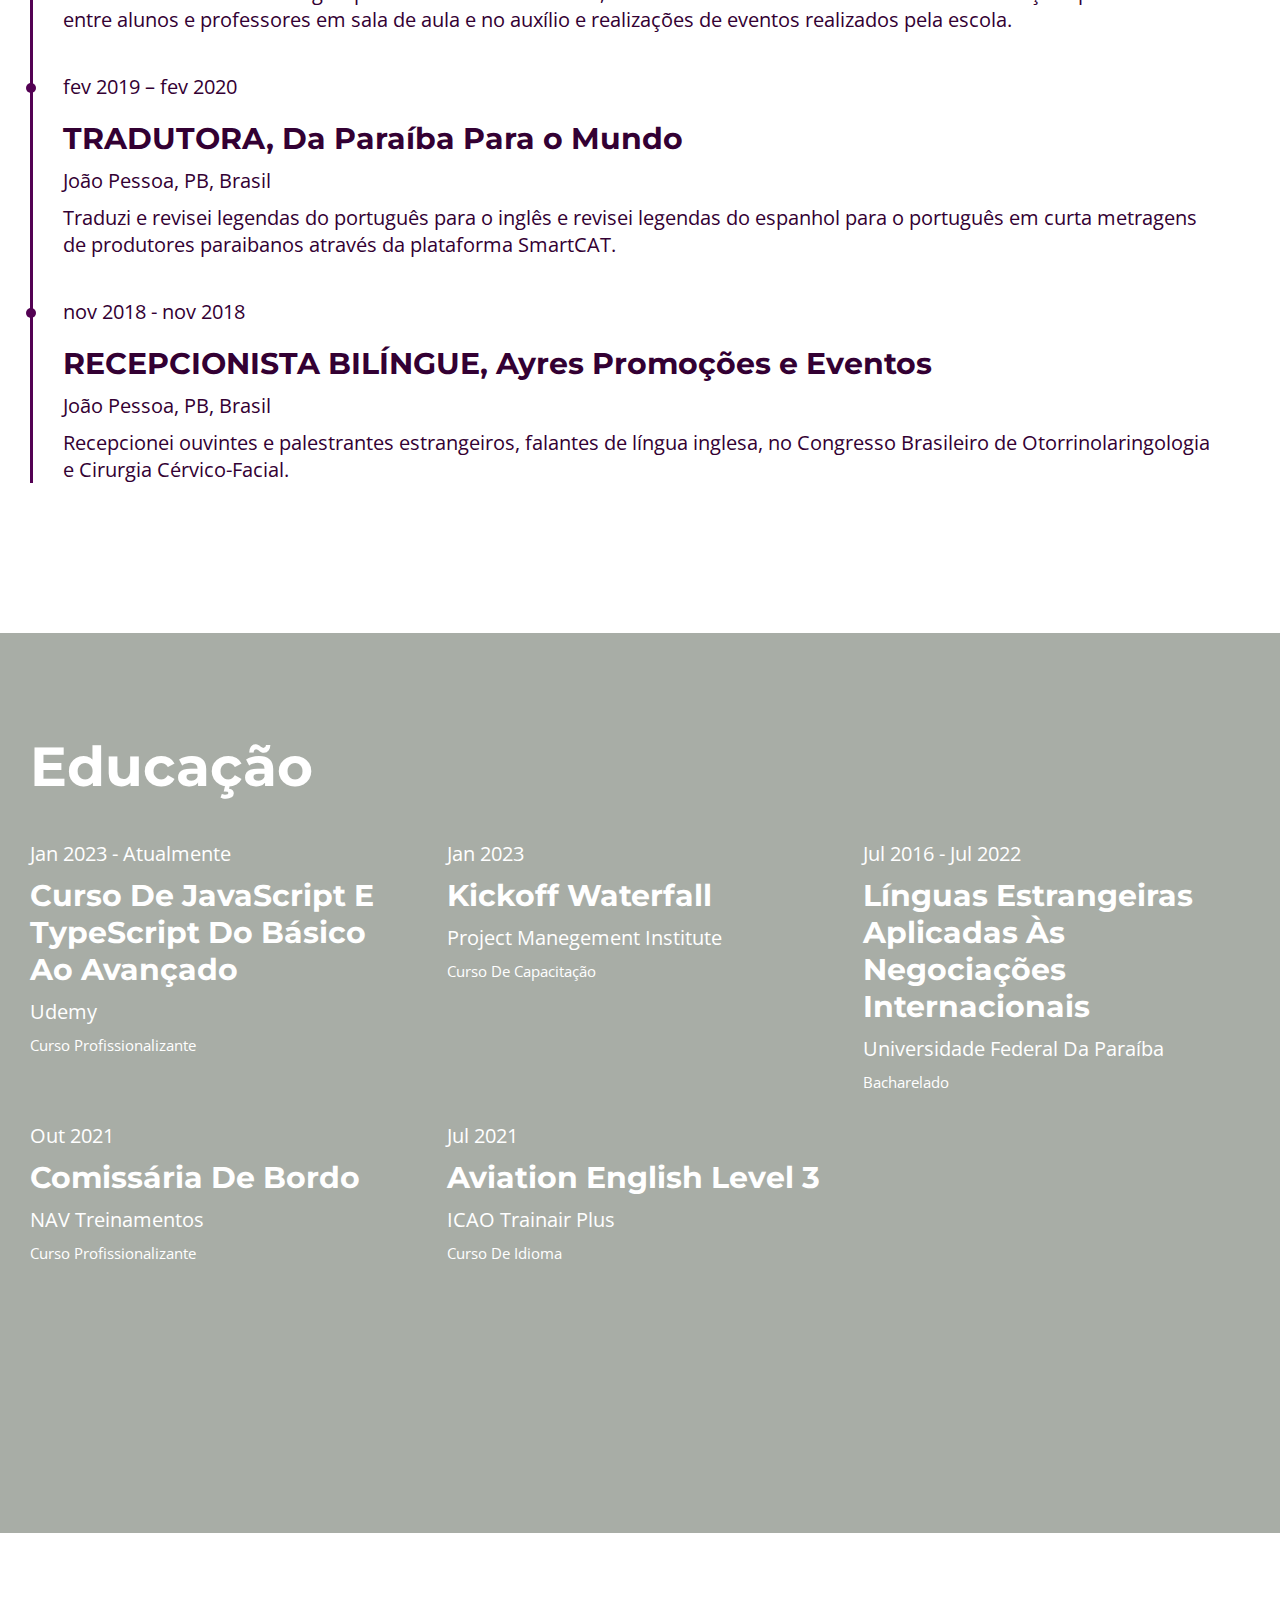
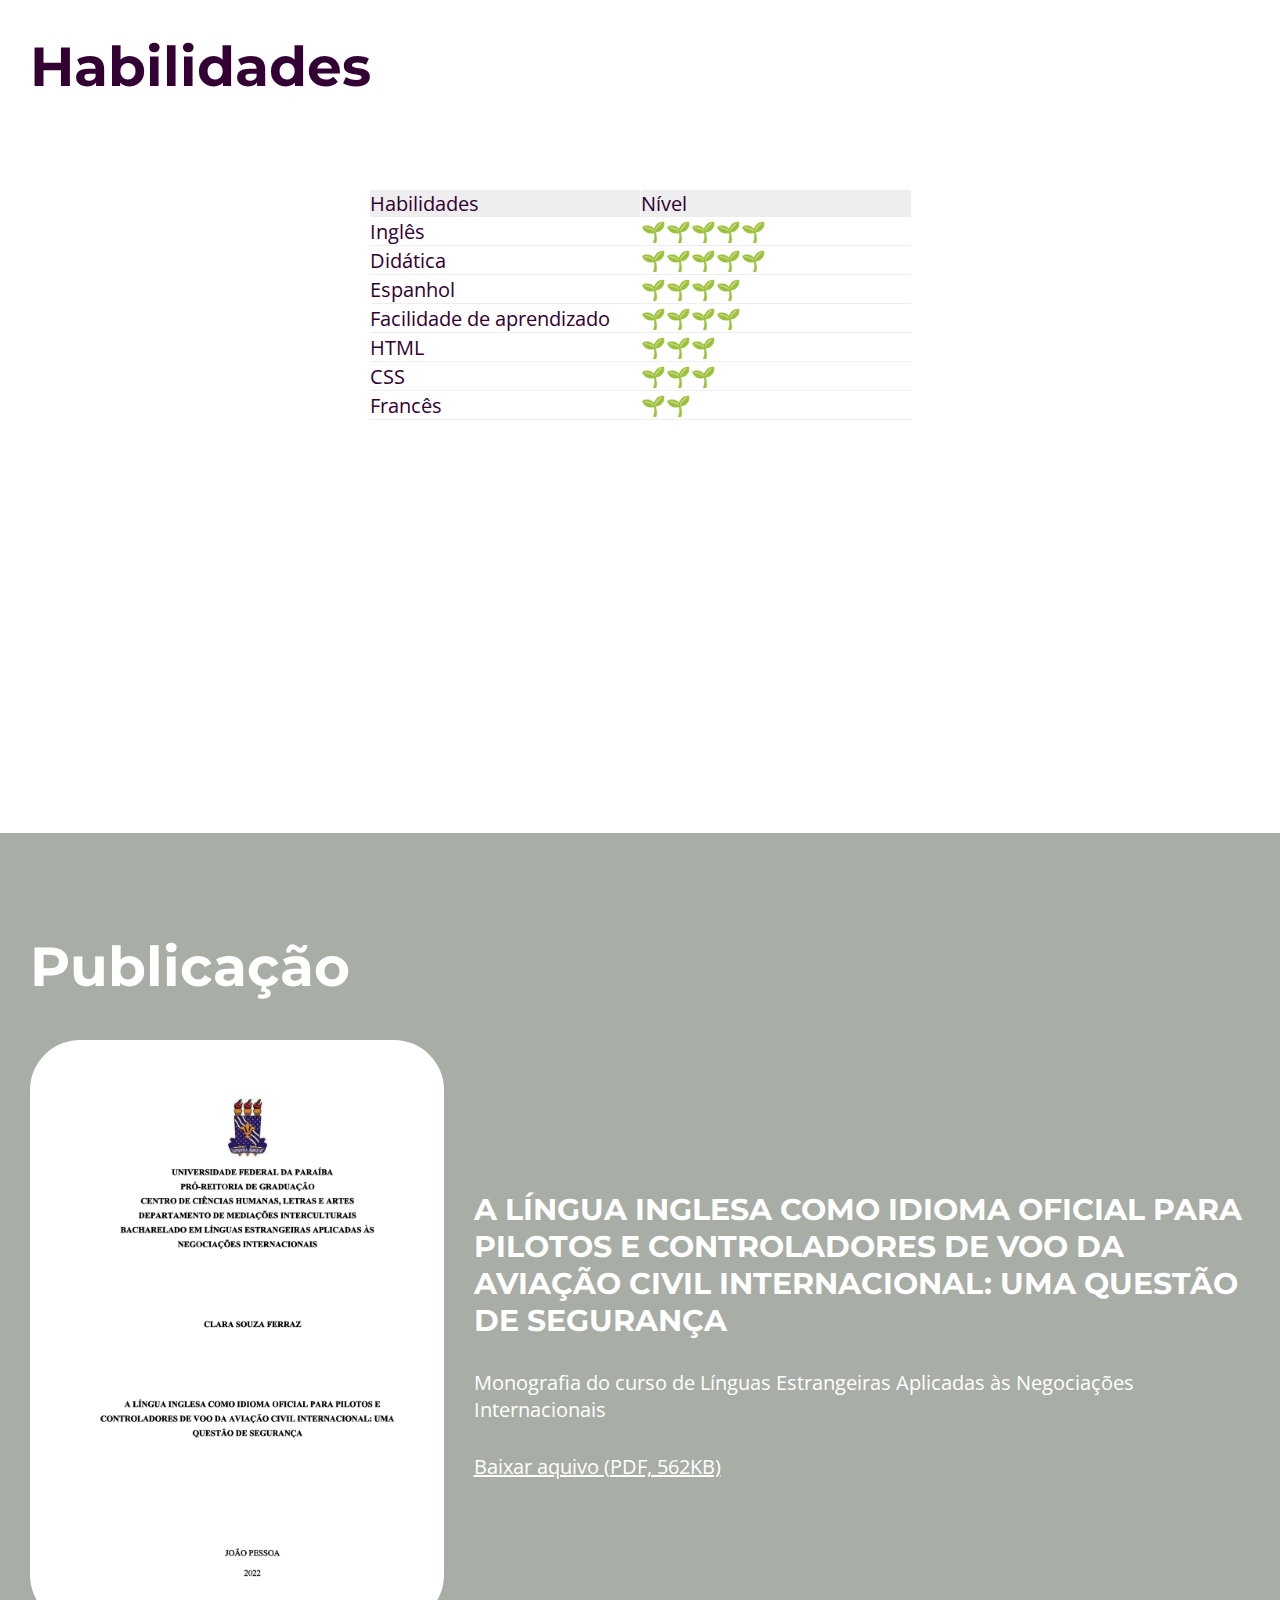
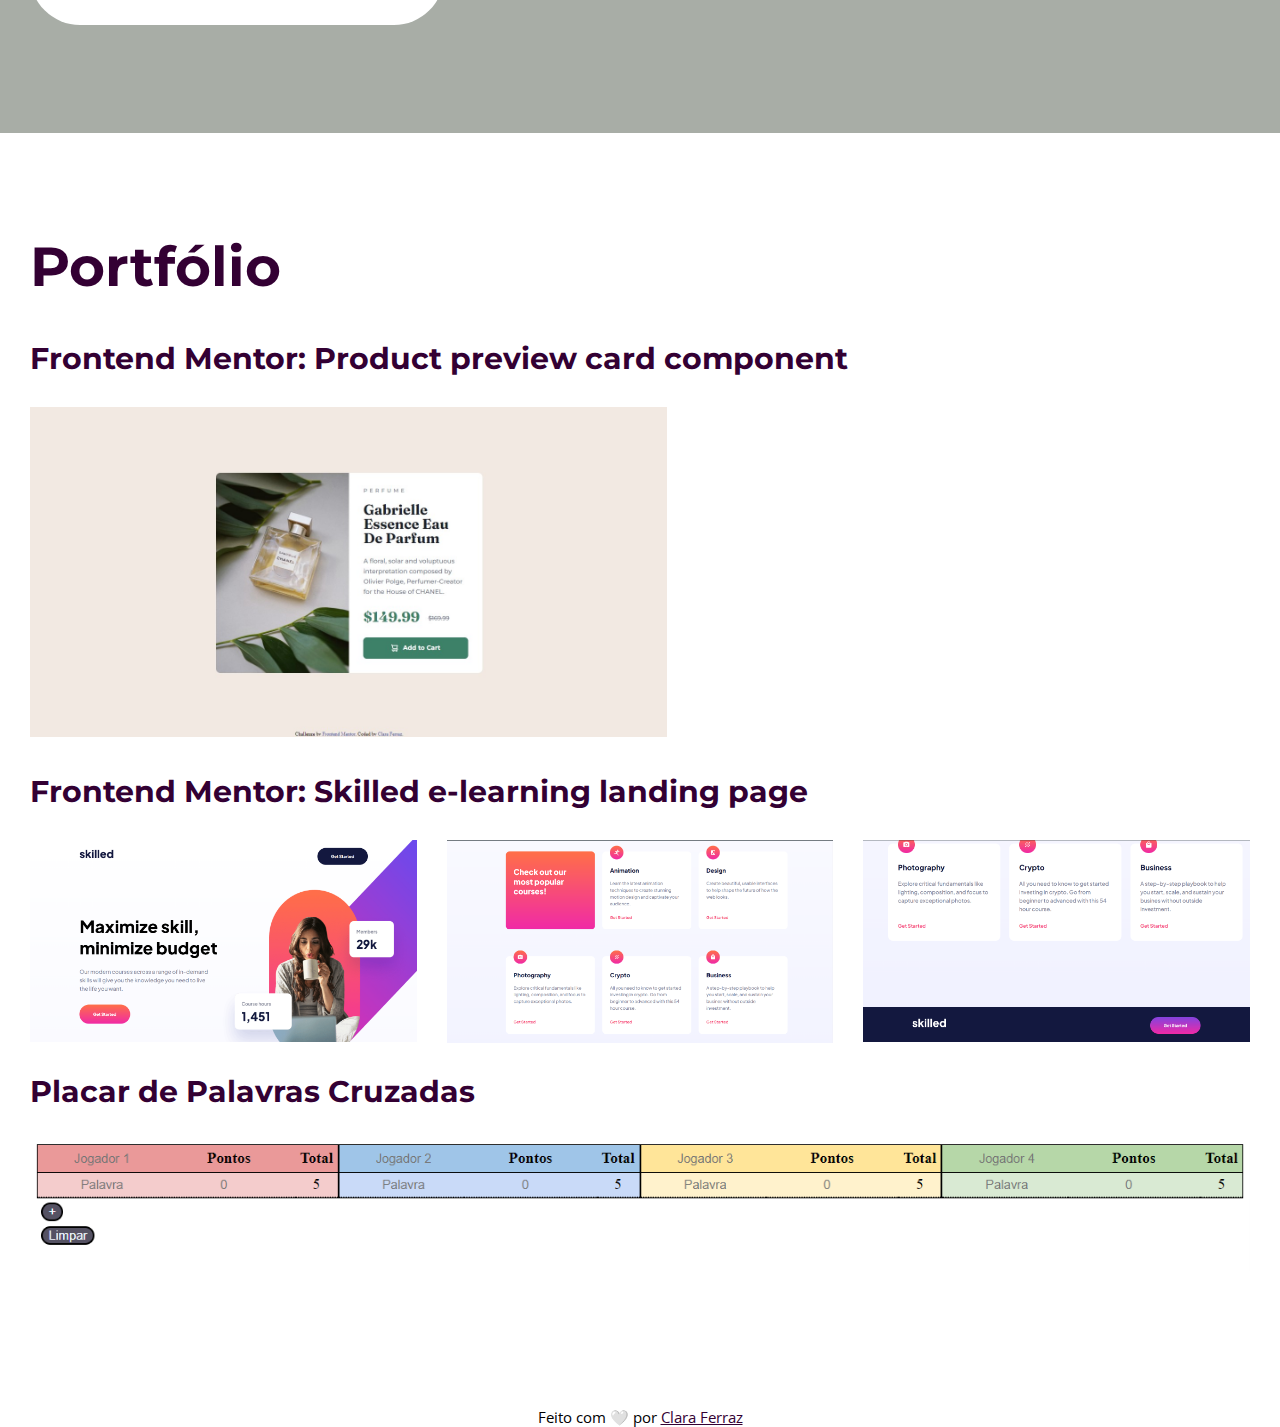
==== commit bff375ff: "updates" ====
--- a/index.html
+++ b/index.html
@@ -31,7 +31,6 @@
                     <li><a href="#Abilities">Habilidades</a></li>
                     <li><a href="#Publication">Publicação</a></li>
                     <li><a href="#Portfolio">Portfólio</a></li>
-                    <li><a href="#Contact">Contato</a></li>
                     <li><a href="English-version.html">en</a></li>
                 </ul>
             </nav>
@@ -56,9 +55,21 @@
                     <a href="mailto:claraferraz@proton.me">Email</a>
                 </li>
             </ul>
-            <Button class="print" onClick="window.print();">Imprimir Currículo (PDF)</button>
-        </div>
-    </section>
+            <!--<Button class="print" onClick="window.print();">Imprimir Currículo (PDF)</button> -->
+        </div>
+    </section>
+
+    <section id="Contact" class="main-bg">
+		<h2>Contato</h2>
+		<div class="contact-content">
+            <img src="Assets/Img/github.png" alt="Github Symbol">
+			<p class="github">github.com/claraferraz</p>
+            <img src="Assets/Img/linkedin.png" alt="LinkedIn Symbol">
+			<p class="likedin">linkedin.com/in/claraferraz</p>
+            <img src="Assets/Img/email.png" alt="Email Symbol">
+			<p class="email">claraferraz@proton.me</p>
+		</div>
+	</section>
 
     <section class="section main-content white-bg" id="Experiences">
         <h2>Experiência</h2>
@@ -199,38 +210,11 @@
             </div>
         </div>
     </section>
-<!--
-    <section id="Contact" class="section main-content main-bg">
-        <div class="contact-form">
-            <h2>Contato</h2>
-            <fieldset class="form-grid">
-                <div class="form-group">
-                    <label for="first-name">Nome</label>
-                    <input type="text" name="first-name" id="first-name" placeholder="Primeiro Nome">
-                </div>
-                <div class="form-group">
-                    <label for="last-name">Sobrenome</label>
-                    <input type="text" name="last-name" id="last-name" placeholder="Sobrenome">
-                </div>
-                <div class="form-group">
-                    <label for="email">Email</label>
-                    <input type="email" name="email" id="email" placeholder="Seu email">
-                </div>
-                <div class="form-group full-width">
-                    <label for="message">Mensagem</label>
-                    <textarea name="message" id="message" cols="30" rows="10"></textarea>
-                </div>
-                <div class="form-group">
-                    <button type="submit">Enviar</button>
-                </div>
-            </fieldset>
-        </div>
-        
+    <footer>
         <div class="footer">
             <p>Feito com 🤍 por 
                 <a href="http://github.com/claraferraz">Clara Ferraz</a></p>
         </div>
-    </section>-->
-
+    </footer>
 </body>
 </html>--- a/Assets/CSS/mainstyle.css
+++ b/Assets/CSS/mainstyle.css
@@ -3,8 +3,12 @@
     --main-color: #330033;
     --secondary-color: #530153;
     --light-gray: #eee;
+    --dark-gray-one: #4a4a4a;
+    --dark-gray-two: #363636;
     --transparent-green: #06150059;
     --dark-green: #061500;
+    --print-beige: #fae4d7bb;
+    --print-green: #b5cec4d8;
 }
 * {
     margin:0;
@@ -100,17 +104,17 @@
     transition: all 300ms ease-in-out;
 }
 .menu ul li a:hover::after {
-    left:15%;
-    width:70%;
+    left: 15%;
+    width: 70%;
 }
 #intro {
     display: grid;
     grid-template-columns: 1fr 2fr;
-    gap:3rem;
+    gap: 3rem;
     align-items: center;
 }
 .bio {
-    display:flex;
+    display: flex;
     flex-direction: column;
     align-items: stretch;
 }
@@ -263,53 +267,6 @@
 .portfolio-content a:hover {
     color: var(--transparent-green);
 }
-.form-grid {
-    margin: var(--gap);
-    border: none;
-    display: flex;
-    flex-wrap: wrap;
-    gap: var(--gap);
-}
-.form-group {
-    flex: 40%;
-}
-.form-group label {
-    display: block;
-}
-.form-group input, .form-group textarea {
-    border: none;
-    background-color: var(--light-gray);
-    width: 100%;
-    padding: 1rem;
-    font-size: 2rem;
-    outline: var(--secondary-color);
-}
-.form-group input:focus, .form-group textarea:focus{
-    background: white;
-}
-.full-width {
-    flex: 1 1 100%;
-}
-.form-group button {
-    border: 0.5rem solid white;
-    background: none;
-    color: white;
-    padding: 1rem 3rem;
-    font-size: 3rem;
-    cursor: pointer;
-    transition: all 300ms ease-in-out
-}
-.form-group button:hover {
-    background: white;
-    color: var(--main-color)
-}
-.form-group button:active {
-    background: var(--light-gray);
-    color: var(--main-color)
-}
-.form-group::placeholder {
-    color: var(--main-color);
-}
 .footer {
     text-align: center;
     font-size: 1.5rem;
@@ -319,6 +276,9 @@
     text-decoration: underline;
 }
 .menu-button {
+    display: none;
+}
+#Contact {
     display: none;
 }
 
@@ -500,10 +460,112 @@
     }
 
 }
-
-
-
-
 @media print {
-
-}
+    :root {
+        --gap: 15px;
+        --main-color: #330033;
+        --secondary-color: #530153;
+        --light-gray: #eee;
+        --dark-gray-one: #4a4a4a;
+        --dark-gray-two: #363636;
+        --transparent-green: #06150059;
+        --dark-green: #061500;
+        --print-beige: #fae4d7bb;
+        --print-green: #b5cec4d8;
+    }
+    * {
+        padding-bottom: 0;
+    }
+    body {
+        padding-top: 0;
+    }
+    h2 {
+        font-size: 1.6rem;
+        margin-bottom: 1.5rem;
+    }
+    h3 {
+        font-size: 1.4rem;
+    }
+    p {
+        font-size: 1.2rem;
+    }
+    .main-bg{
+        background-color: var(--print-green);
+    }
+    .white-bg, .main-bg {
+        background-image: none;
+        color: black;
+    }
+    .menu,
+    .menu-button-lines,
+    #Portfolio,
+    .bio p,
+    .bio a,
+    .bio ul,
+    .bio button,
+    input,
+    #Publication img,
+    #Publication a {
+        display: none;
+    }
+    #Intro, #Education, #Abilities, #Publication{
+        max-height: fit-content;
+    }
+    #intro {
+        display: flex;
+        flex-direction: column;
+    }
+    .profile-img {
+        background-image: url(../Img/clara-hands-on-the-face.png);
+        background-size: contain;
+        background-repeat: no-repeat;
+        width: 150px;
+        max-height: 150px;
+        border-radius: 0;
+        max-width: unset;
+        background-position: center;
+    }
+    .bio {
+        text-align: left;
+    }
+    .bio h2:after {
+        display: block;
+        font-family:'Open Sans', sans-serif;
+        content: "Sou bacharel em Línguas Estrangeiras Aplicadas às Negociações Internacionais na Universidade Federal da Paraíba. Possuo experiência em ensino de inglês, tradução e atendimento ao cliente. Meus interesses são em línguas estrangeiras, principalmente inglês e espanhol. Atualmente estou em busca de uma oportunidade para ingressar na área de web development na função de desenvolvedora jr.";
+        margin-top: var(--gap);
+        font-weight: 500;
+    }
+    #Contact{
+        display: block;
+    }
+    .contact-content {
+        display: grid;
+        grid-template-columns: 1fr 2fr;
+        text-align: left;
+    }
+    .contact-content img {
+        width: 30px;
+    }
+    .edu-content{
+        display: block;
+    }
+    .edu-box{
+        text-transform: capitalize;
+        display: flex;
+        flex-direction: column;
+        gap: 2rem;
+        margin: 20px 0;
+    }
+    .edu-box .degree{
+        font-size: 12px;
+    }
+    .abilities-content td, .abilities-content th {
+        padding-right: 0;
+        line-height: 1.5rem;
+        border-bottom: 0.1rem solid var(--light-gray);
+    } 
+    .publication-content {
+        display: flex;
+        flex-direction: column;
+    }
+}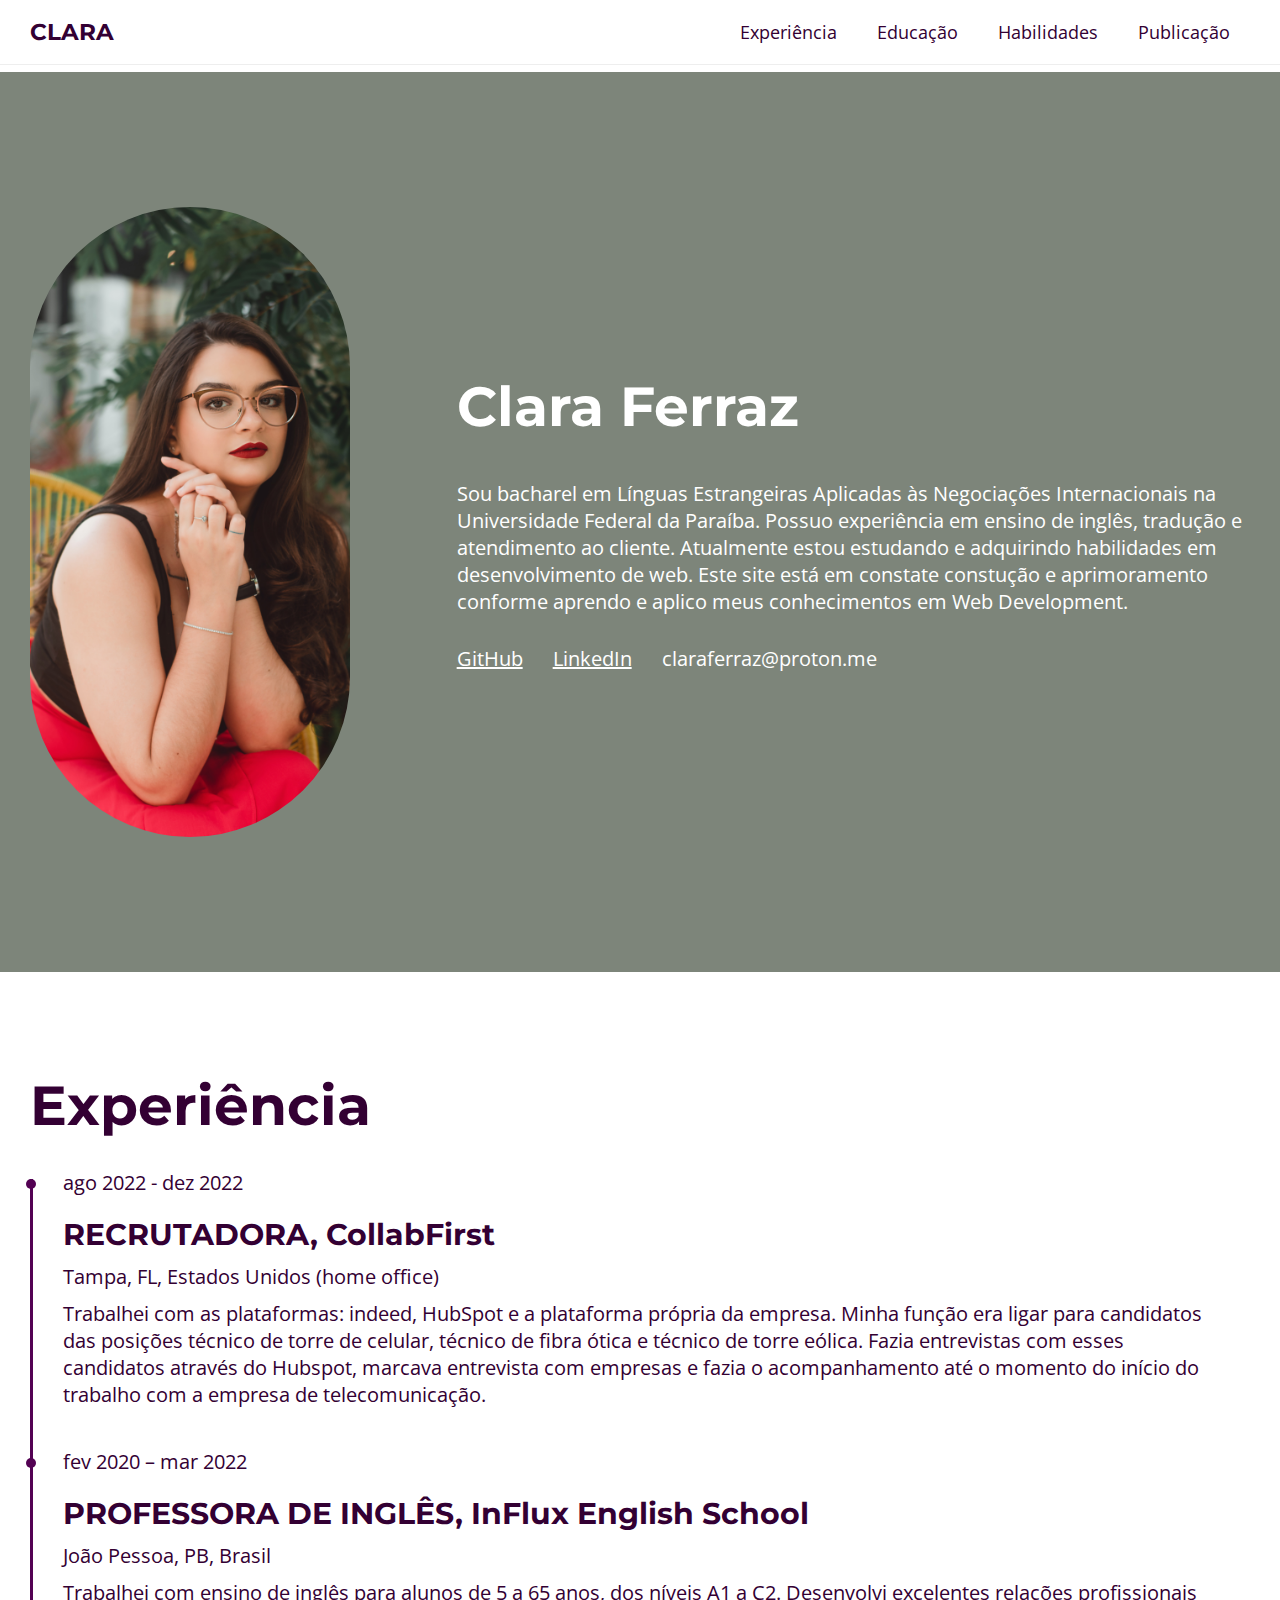
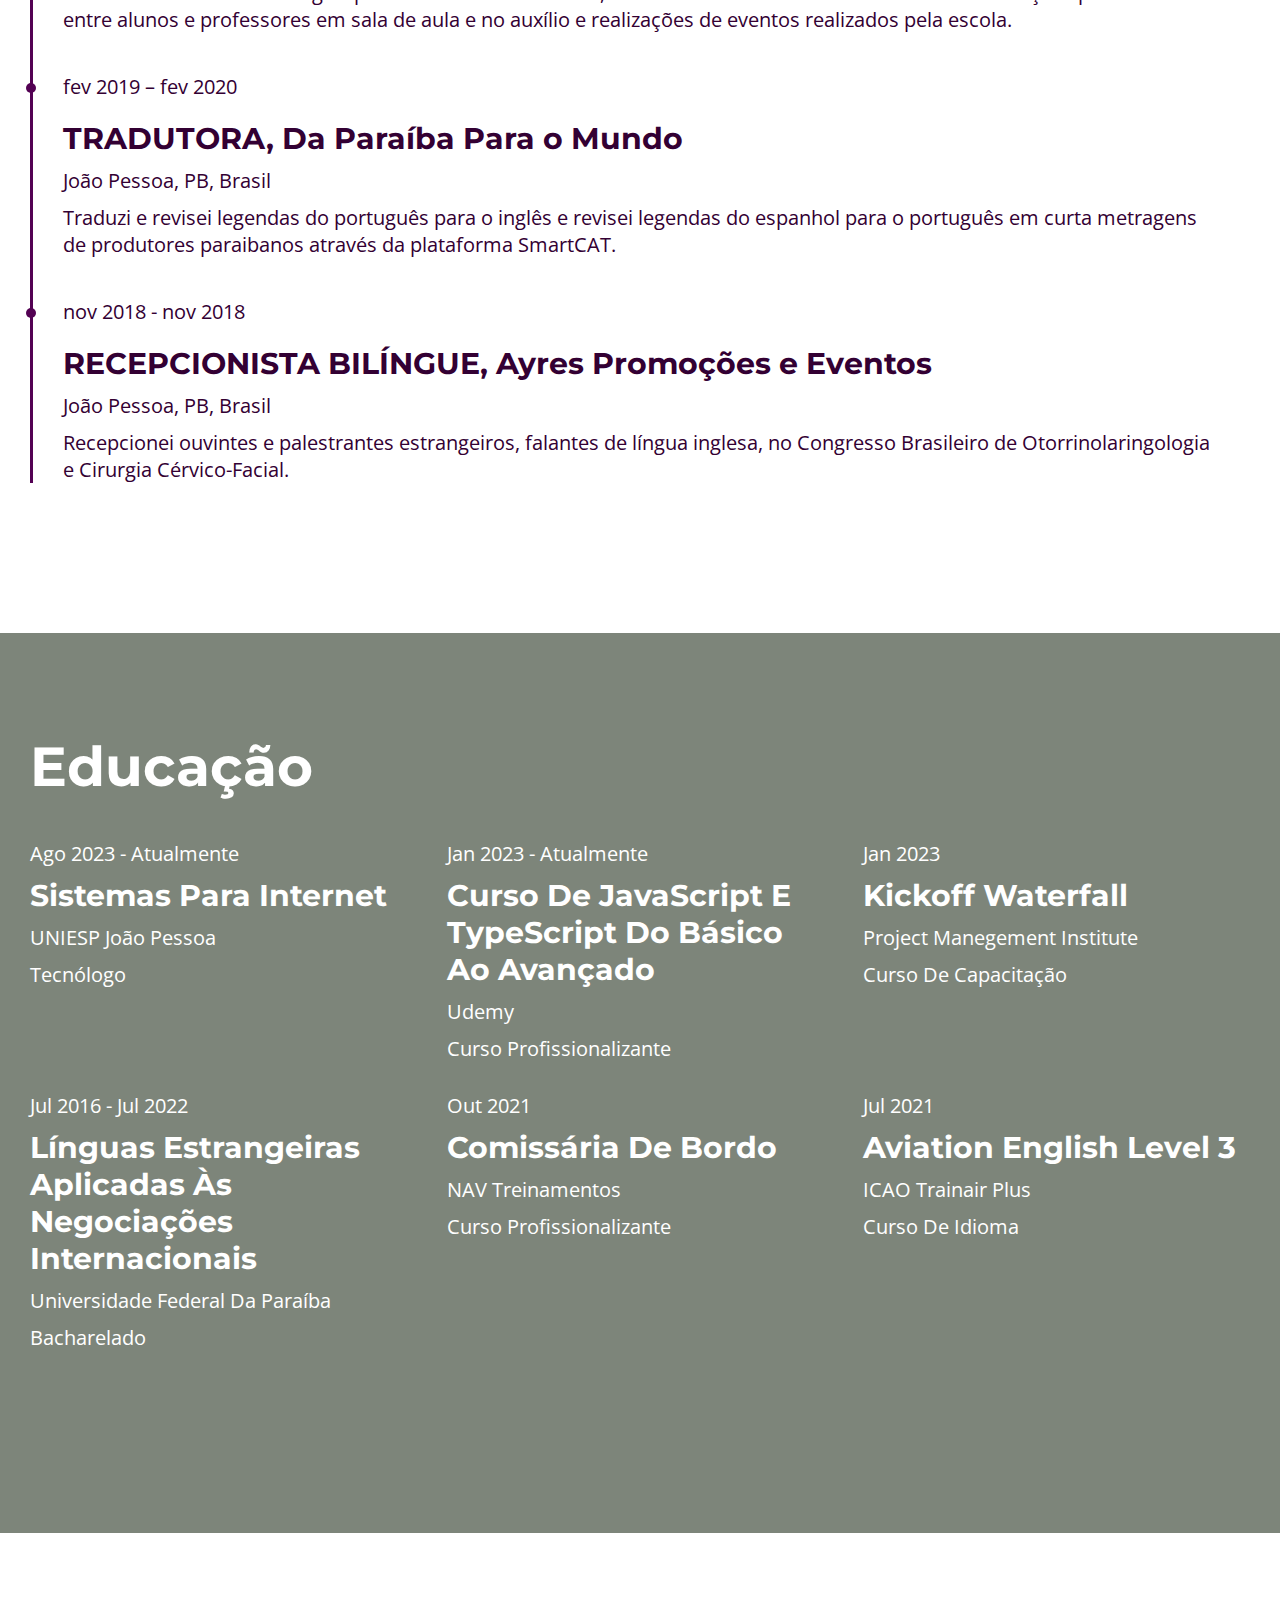
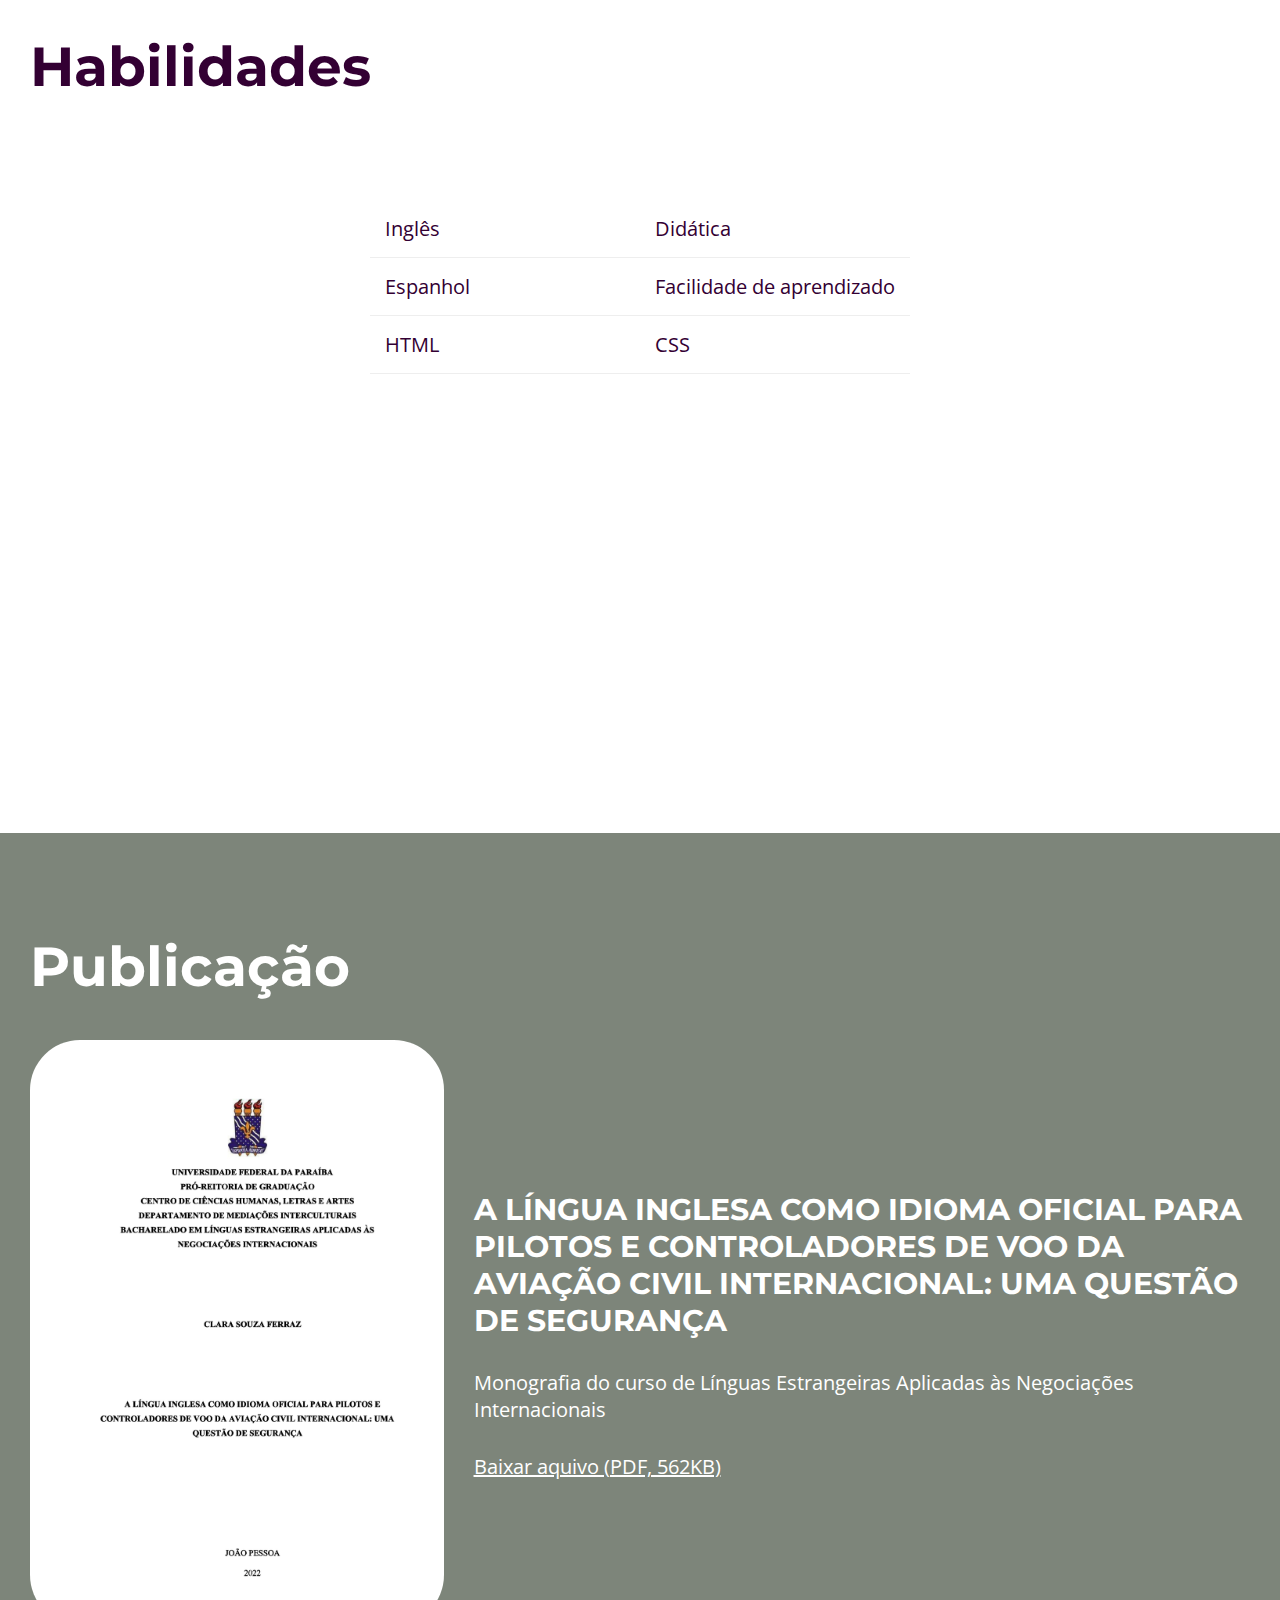
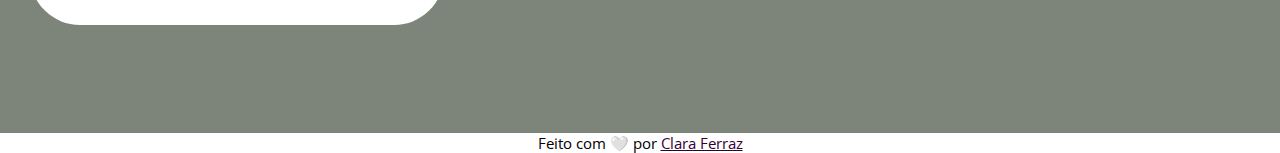
==== commit 9567d7e6: "Updates" ====
--- a/index.html
+++ b/index.html
@@ -1,220 +1,221 @@
 <!DOCTYPE html>
 <html lang="pt-BR">
-<head>
-    <meta charset="UTF-8">
-    <meta http-equiv="X-UA-Compatible" content="IE=edge">
-    <meta name="viewport" content="width=device-width, initial-scale=1.0">
-    <link rel="preconnect" href="https://fonts.googleapis.com">
-    <link rel="preconnect" href="https://fonts.gstatic.com" crossorigin>
-    <link href="https://fonts.googleapis.com/css2?family=Montserrat:wght@800&family=Open+Sans:ital,wght@0,400;0,700;1,400&display=swap" rel="stylesheet">
-    <link rel="stylesheet" href="Assets/CSS/mainstyle.css">
-    <link rel="icon" href="Assets/Img/hook-icon.svg">
+  <head>
+    <meta charset="UTF-8" />
+    <meta http-equiv="X-UA-Compatible" content="IE=edge" />
+    <meta name="viewport" content="width=device-width, initial-scale=1.0" />
+    <link rel="preconnect" href="https://fonts.googleapis.com" />
+    <link rel="preconnect" href="https://fonts.gstatic.com" crossorigin />
+    <link
+      href="https://fonts.googleapis.com/css2?family=Montserrat:wght@800&family=Open+Sans:ital,wght@0,400;0,700;1,400&display=swap"
+      rel="stylesheet"
+    />
+    <link rel="stylesheet" href="Assets/CSS/mainstyle.css" />
+    <link rel="icon" href="Assets/Img/hook-icon.svg" />
     <title>Clara Ferraz</title>
-</head>
-<body>
-    <input type="checkbox" role="button" aria-label="close menu" aria-pressed="false"
-     id="menu-button" class="menu-button">
+  </head>
+  <body>
+    <input
+      type="checkbox"
+      role="button"
+      aria-label="close menu"
+      aria-pressed="false"
+      id="menu-button"
+      class="menu-button"
+    />
     <label for="menu-button" class="menu-button-lines" title="close menu">
-            <span class="line"></span>
-            <span class="line"></span>
-            <span class="line"></span> 
+      <span class="line"></span>
+      <span class="line"></span>
+      <span class="line"></span>
     </label>
     <aside class="menu white-bg">
-        <div class="menu-content">
-            <h1 onclick="getElementById('menu-button').checked = false;">
-                <a href="#intro">Clara</a>
-            </h1>
-            <nav>
-                <ul onclick="getElementById('menu-button').checked = false;">
-                    <li><a href="#Experiences">Experiência</a></li>
-                    <li><a href="#Education">Educação</a></li>
-                    <li><a href="#Abilities">Habilidades</a></li>
-                    <li><a href="#Publication">Publicação</a></li>
-                    <li><a href="#Portfolio">Portfólio</a></li>
-                    <li><a href="English-version.html">en</a></li>
-                </ul>
-            </nav>
-        </div>
+      <div class="menu-content">
+        <h1 onclick="getElementById('menu-button').checked = false;">
+          <a href="#intro">Clara</a>
+        </h1>
+        <nav>
+          <ul onclick="getElementById('menu-button').checked = false;">
+            <li><a href="#Experiences">Experiência</a></li>
+            <li><a href="#Education">Educação</a></li>
+            <li><a href="#Abilities">Habilidades</a></li>
+            <li><a href="#Publication">Publicação</a></li>
+            <!-- <li><a href="English-version.html">en</a></li> -->
+          </ul>
+        </nav>
+      </div>
     </aside>
 
     <section class="section main-content main-bg" id="intro">
-        <div class="profile-img">
-        </div>
-        <div class="bio">
-            <h2>Clara Ferraz</h2>
-            <p>Sou bacharel em Línguas Estrangeiras Aplicadas às Negociações Internacionais na Universidade Federal da Paraíba. Possuo experiência em ensino de inglês, tradução e atendimento ao cliente. Meus interesses são em línguas estrangeiras, principalmente inglês e
-espanhol.Também possuo interesse na área de aviação, sobretudo na carreira de comissária de bordo. Atualmente estou estudando e adquirindo habilidades em desenvolvimento de web. Este site está em constate constução e aprimoramento conforme aprendo e aplico meus conhecimentos em Web Development.</p>
-            <ul class="contact-links">
-                <li>
-                    <a href="https://github.com/claraferraz">GitHub</a>
-                </li>
-                <li>
-                    <a href="https://linkedin.com/in/claraferraz">LinkedIn</a>
-                </li>
-                <li>
-                    <a href="mailto:claraferraz@proton.me">Email</a>
-                </li>
-            </ul>
-            <!--<Button class="print" onClick="window.print();">Imprimir Currículo (PDF)</button> -->
-        </div>
-    </section>
-
-    <section id="Contact" class="main-bg">
-		<h2>Contato</h2>
-		<div class="contact-content">
-            <img src="Assets/Img/github.png" alt="Github Symbol">
-			<p class="github">github.com/claraferraz</p>
-            <img src="Assets/Img/linkedin.png" alt="LinkedIn Symbol">
-			<p class="likedin">linkedin.com/in/claraferraz</p>
-            <img src="Assets/Img/email.png" alt="Email Symbol">
-			<p class="email">claraferraz@proton.me</p>
-		</div>
-	</section>
+      <div class="profile-img"></div>
+      <div class="bio">
+        <h2>Clara Ferraz</h2>
+        <p>
+          Sou bacharel em Línguas Estrangeiras Aplicadas às Negociações
+          Internacionais na Universidade Federal da Paraíba. Possuo experiência
+          em ensino de inglês, tradução e atendimento ao cliente. Atualmente
+          estou estudando e adquirindo habilidades em desenvolvimento de web.
+          Este site está em constate constução e aprimoramento conforme aprendo
+          e aplico meus conhecimentos em Web Development.
+        </p>
+        <ul class="contact-links">
+          <li>
+            <a href="https://github.com/claraferraz">GitHub</a>
+          </li>
+          <li>
+            <a href="https://linkedin.com/in/claraferraz">LinkedIn</a>
+          </li>
+          <li>claraferraz@proton.me</li>
+        </ul>
+      </div>
+    </section>
 
     <section class="section main-content white-bg" id="Experiences">
-        <h2>Experiência</h2>
-        <div class="exp-box">
-            <p class="date">ago 2022 - dez 2022</p>
-            <h3 class="exp-title">RECRUTADORA, CollabFirst </h3>
-            <p class="city">Tampa, FL, Estados Unidos (home office)</p>
-            <p class="description">Trabalhei com as plataformas: indeed, HubSpot e a plataforma própria da empresa. Minha função era ligar para candidatos das posições técnico de torre de celular, técnico de fibra ótica e técnico de torre eólica. Fazia entrevistas com esses candidatos através do Hubspot, marcava entrevista com empresas e fazia o acompanhamento até o momento do início do trabalho com a empresa de telecomunicação.</p>
-        </div>
-        <div class="exp-box">
-            <p class="date">fev 2020 – mar 2022</p>
-            <h3 class="exp-title">PROFESSORA DE INGLÊS, InFlux English School</h3>
-            <p class="city">João Pessoa, PB, Brasil</p>
-            <p class="description">Trabalhei com ensino de inglês para alunos de 5 a 65 anos, dos níveis A1 a C2. Desenvolvi excelentes relações profissionais entre alunos e professores em sala de aula e no auxílio e realizações de eventos realizados pela escola.</p>
-        </div>
-        <div class="exp-box">
-            <p class="date">fev 2019 – fev 2020</p>
-            <h3 class="exp-title">TRADUTORA, Da Paraíba Para o Mundo</h3>
-            <p class="city">João Pessoa, PB, Brasil</p>
-            <p class="description">Traduzi e revisei legendas do português para o inglês e revisei legendas do espanhol para o português em curta metragens de produtores paraibanos através da plataforma SmartCAT.</p>
-        </div>
-        <div class="exp-box">
-            <p class="date">nov 2018 - nov 2018</p>
-            <h3 class="exp-title">RECEPCIONISTA BILÍNGUE, Ayres Promoções e Eventos</h3>
-            <p class="city">João Pessoa, PB, Brasil</p>
-            <p class="description">Recepcionei ouvintes e palestrantes estrangeiros, falantes de língua inglesa, no Congresso Brasileiro de Otorrinolaringologia e Cirurgia Cérvico-Facial.</p>
-        </div>
+      <h2>Experiência</h2>
+      <div class="exp-box">
+        <p class="date">ago 2022 - dez 2022</p>
+        <h3 class="exp-title">RECRUTADORA, CollabFirst</h3>
+        <p class="city">Tampa, FL, Estados Unidos (home office)</p>
+        <p class="description">
+          Trabalhei com as plataformas: indeed, HubSpot e a plataforma própria
+          da empresa. Minha função era ligar para candidatos das posições
+          técnico de torre de celular, técnico de fibra ótica e técnico de torre
+          eólica. Fazia entrevistas com esses candidatos através do Hubspot,
+          marcava entrevista com empresas e fazia o acompanhamento até o momento
+          do início do trabalho com a empresa de telecomunicação.
+        </p>
+      </div>
+      <div class="exp-box">
+        <p class="date">fev 2020 – mar 2022</p>
+        <h3 class="exp-title">PROFESSORA DE INGLÊS, InFlux English School</h3>
+        <p class="city">João Pessoa, PB, Brasil</p>
+        <p class="description">
+          Trabalhei com ensino de inglês para alunos de 5 a 65 anos, dos níveis
+          A1 a C2. Desenvolvi excelentes relações profissionais entre alunos e
+          professores em sala de aula e no auxílio e realizações de eventos
+          realizados pela escola.
+        </p>
+      </div>
+      <div class="exp-box">
+        <p class="date">fev 2019 – fev 2020</p>
+        <h3 class="exp-title">TRADUTORA, Da Paraíba Para o Mundo</h3>
+        <p class="city">João Pessoa, PB, Brasil</p>
+        <p class="description">
+          Traduzi e revisei legendas do português para o inglês e revisei
+          legendas do espanhol para o português em curta metragens de produtores
+          paraibanos através da plataforma SmartCAT.
+        </p>
+      </div>
+      <div class="exp-box">
+        <p class="date">nov 2018 - nov 2018</p>
+        <h3 class="exp-title">
+          RECEPCIONISTA BILÍNGUE, Ayres Promoções e Eventos
+        </h3>
+        <p class="city">João Pessoa, PB, Brasil</p>
+        <p class="description">
+          Recepcionei ouvintes e palestrantes estrangeiros, falantes de língua
+          inglesa, no Congresso Brasileiro de Otorrinolaringologia e Cirurgia
+          Cérvico-Facial.
+        </p>
+      </div>
     </section>
 
     <section id="Education" class="section main-content main-bg">
-        <h2>Educação</h2>
-        <div class="edu-content">
-            <div class="edu-box">
-                <p class="date">Jan 2023 - Atualmente</p>
-                <h3 class="edu-title">Curso de JavaScript e TypeScript do básico ao avançado</h3>
-                <p class="school">Udemy</p>
-                <p class="degree">Curso profissionalizante</p>
-            </div>
-
-            <div class="edu-box">
-                <p class="date">Jan 2023</p>
-                <h3 class="edu-title">kickoff waterfall</h3>
-                <p class="school">Project Manegement Institute</p>
-                <p class="degree">Curso de capacitação</p>
-            </div>
-
-            <div class="edu-box">
-                <p class="date">jul 2016 - jul 2022</p>
-                <h3 class="edu-title">Línguas Estrangeiras Aplicadas às Negociações Internacionais
-                </h3>
-                <p class="school">Universidade Federal da Paraíba</p>
-                <p class="degree">Bacharelado</p>
-            </div>
-
-            <div class="edu-box">
-                <p class="date">Out 2021</p>
-                <h3 class="edu-title">comissária de bordo</h3>
-                <p class="school">NAV Treinamentos</p>
-                <p class="degree">Curso profissionalizante</p>
-            </div>
-
-            <div class="edu-box">
-                <p class="date">Jul 2021</p>
-                <h3 class="edu-title">aviation english level 3</h3>
-                <p class="school">ICAO Trainair Plus</p>
-                <p class="degree">Curso de idioma</p>
-            </div>
-        </div>
+      <h2>Educação</h2>
+      <div class="edu-content">
+        <div class="edu-box">
+          <p class="date">Ago 2023 - Atualmente</p>
+          <h3 class="edu-title">Sistemas para Internet</h3>
+          <p class="school">UNIESP João Pessoa</p>
+          <p class="degree">Tecnólogo</p>
+        </div>
+        <div class="edu-box">
+          <p class="date">Jan 2023 - Atualmente</p>
+          <h3 class="edu-title">
+            Curso de JavaScript e TypeScript do básico ao avançado
+          </h3>
+          <p class="school">Udemy</p>
+          <p class="degree">Curso profissionalizante</p>
+        </div>
+        <div class="edu-box">
+          <p class="date">Jan 2023</p>
+          <h3 class="edu-title">kickoff waterfall</h3>
+          <p class="school">Project Manegement Institute</p>
+          <p class="degree">Curso de capacitação</p>
+        </div>
+
+        <div class="edu-box">
+          <p class="date">jul 2016 - jul 2022</p>
+          <h3 class="edu-title">
+            Línguas Estrangeiras Aplicadas às Negociações Internacionais
+          </h3>
+          <p class="school">Universidade Federal da Paraíba</p>
+          <p class="degree">Bacharelado</p>
+        </div>
+
+        <div class="edu-box">
+          <p class="date">Out 2021</p>
+          <h3 class="edu-title">comissária de bordo</h3>
+          <p class="school">NAV Treinamentos</p>
+          <p class="degree">Curso profissionalizante</p>
+        </div>
+
+        <div class="edu-box">
+          <p class="date">Jul 2021</p>
+          <h3 class="edu-title">aviation english level 3</h3>
+          <p class="school">ICAO Trainair Plus</p>
+          <p class="degree">Curso de idioma</p>
+        </div>
+      </div>
     </section>
 
     <section id="Abilities" class="section main-content white-bg">
-        <h2>Habilidades</h2>
-        <div class="abilities-content">
-            <div class="table">
-                <p class="thead">Habilidades</p>
-                <p class="thead">Nível</p>
-                <p class="ability">Inglês</p>
-                <p class="level">🌱🌱🌱🌱🌱</p>
-                <p class="ability">Didática</p>
-                <p class="level">🌱🌱🌱🌱🌱</p>
-                <p class="ability">Espanhol</p>
-                <p class="level">🌱🌱🌱🌱</p>
-                <p class="ability">Facilidade de aprendizado</p>
-                <p class="level">🌱🌱🌱🌱</p>
-                <p class="ability">HTML</p>
-                <p class="level">🌱🌱🌱</p>
-                <p class="ability">CSS</p>
-                <p class="level">🌱🌱🌱</p>
-                <p class="ability">Francês</p>
-                <p class="level">🌱🌱</p>
-            </div>
-        </div>
+      <h2>Habilidades</h2>
+      <div class="abilities-content">
+        <div class="table">
+          <p class="ability">Inglês</p>
+          <p class="ability">Didática</p>
+          <p class="ability">Espanhol</p>
+          <p class="ability">Facilidade de aprendizado</p>
+          <p class="ability">HTML</p>
+          <p class="ability">CSS</p>
+        </div>
+      </div>
     </section>
 
     <section id="Publication" class="section main-content main-bg">
-        <h2>Publicação</h2>
-        <div class="publication-content">
-            <div class="publication-img">
-                <img src="Assets/Img/tcc-capa.jpg" alt="Printscreen da capa da Monografia">
-            </div>
-            <div class="TCC">
-                <h3>A LÍNGUA INGLESA COMO IDIOMA OFICIAL PARA PILOTOS E CONTROLADORES DE VOO DA AVIAÇÃO CIVIL INTERNACIONAL: UMA QUESTÃO DE SEGURANÇA</h3>
-                <p>Monografia do curso de Línguas Estrangeiras Aplicadas às Negociações Internacionais</p>
-                <p><a href="Assets/Img/TCC-Clara-Ferraz.pdf">Baixar aquivo (PDF, 562KB) </a></p>
-            </div>
-        </div>
-    </section>
-
-    <section id="Portfolio" class="section main-content white-bg">
-        <h2>Portfólio</h2>
-        <div class="portfolio-content">
-            <div>
-                <h3>
-                    <a href="https://github.com/claraferraz/Frontend-Mentor-Product-preview-card-component">Frontend Mentor: Product preview card component</a>
-                </h3>
-                <div class="perfume">
-                    <img src="Assets/Img/perfume-desktop.jpg" alt="Product preview card component desktop">
-                </div>
-            </div>
-            <div>
-                <h3>
-                    <a href="https://github.com/claraferraz/skilled-elearning-landing-page">Frontend Mentor: Skilled e-learning landing page</a>
-                </h3>
-                <div class="skilled">
-                    <img src="Assets/Img/Skilled/desktop1.png" alt="skilled-elearning-landing-page desktop">
-                    <img src="Assets/Img/Skilled/desktop2.png" alt="skilled-elearning-landing-page desktop">
-                    <img src="Assets/Img/Skilled/desktop3.png" alt="skilled-elearning-landing-page desktop">
-                </div>
-            </div>
-
-            <div>
-                <h3>
-                    <a href="PalavrasCruzadas.html">Placar de Palavras Cruzadas</a>
-                </h3>
-                <div class="scrabble">
-                    <img src="Assets/Img/palavras-cruzadas-print.png" alt="">
-                </div>
-            </div>
-        </div>
-    </section>
+      <h2>Publicação</h2>
+      <div class="publication-content">
+        <div class="publication-img">
+          <img
+            src="Assets/Img/tcc-capa.jpg"
+            alt="Printscreen da capa da Monografia"
+          />
+        </div>
+        <div class="TCC">
+          <h3>
+            A LÍNGUA INGLESA COMO IDIOMA OFICIAL PARA PILOTOS E CONTROLADORES DE
+            VOO DA AVIAÇÃO CIVIL INTERNACIONAL: UMA QUESTÃO DE SEGURANÇA
+          </h3>
+          <p>
+            Monografia do curso de Línguas Estrangeiras Aplicadas às Negociações
+            Internacionais
+          </p>
+          <p>
+            <a href="Assets/Img/TCC-Clara-Ferraz.pdf"
+              >Baixar aquivo (PDF, 562KB)
+            </a>
+          </p>
+        </div>
+      </div>
+    </section>
+
     <footer>
-        <div class="footer">
-            <p>Feito com 🤍 por 
-                <a href="http://github.com/claraferraz">Clara Ferraz</a></p>
-        </div>
+      <div class="footer">
+        <p>
+          Feito com 🤍 por
+          <a href="http://github.com/claraferraz">Clara Ferraz</a>
+        </p>
+      </div>
     </footer>
-</body>
-</html>+  </body>
+</html>
--- a/Assets/CSS/mainstyle.css
+++ b/Assets/CSS/mainstyle.css
@@ -1,571 +1,378 @@
-:root {
-    --gap: 3rem;
-    --main-color: #330033;
-    --secondary-color: #530153;
-    --light-gray: #eee;
-    --dark-gray-one: #4a4a4a;
-    --dark-gray-two: #363636;
-    --transparent-green: #06150059;
-    --dark-green: #061500;
-    --print-beige: #fae4d7bb;
-    --print-green: #b5cec4d8;
-}
-* {
-    margin:0;
-    padding:0;
-    box-sizing: border-box;
-}
-html {
-    font-size: 62.5%;
-    scroll-behavior: smooth;
-}
-body {
-    font-family:'Open Sans', sans-serif;
-    font-size: 2rem;
-    padding-top: 8vh;
-}
-h1, h2, h3, h4, h5, h6 {
-    font-family: 'Montserrat', sans-serif;
-}
-h1 {
-    font-size: 6rem;
-    text-transform: uppercase;
-}
-h2 {
-    font-size: 5.5rem;
-    margin-bottom: 4rem;
-}
-h3 {
-    font-size: 3rem;
-}
-a{
-    text-decoration: none;
-}
-.section {
-    min-height: 100vh;
-    min-width:90vh;
-}
-.main-bg {
-    background-image: url(../Img/folhas.png);
-    background-color: var(--transparent-green);
-    background-blend-mode:overlay;
-    background-position: center;
-    background-size: cover;
-    color:white;
-}
-.white-bg {
-    background-color: white;
-    color: var(--main-color);
-}
-.main-content {
-    padding: 10rem 3rem;
-}
-.menu {
-    position:fixed;
-    z-index: 2;
-    top:0;
-    right:0;
-    width:100%;
-    background-color: white;
-    border-bottom:0.01px solid var(--light-gray);
-}
-.menu-content {
-    display:flex;
-    justify-content: space-between;
-    align-items: center;
-    padding:0rem 3rem;
-
-}
-.menu h1 {
-    font-size: 2.3rem;
-}
-.menu h1 a {
-    color: var(--main-color)
-}
-.menu ul {
-    list-style: none;
-    display: flex;
-}
-.menu ul li a {
-    position:relative;
-    display: block;
-    padding:2rem;
-    font-size: 1.8rem;
-    color: var(--main-color)
-}
-.menu ul li a::after {
-    content:'';
-    position:absolute;
-    bottom:1rem;
-    left:50%;
-    width:0px;
-    height:0.2rem;
-    background: var(--secondary-color);
-    transition: all 300ms ease-in-out;
-}
-.menu ul li a:hover::after {
-    left: 15%;
-    width: 70%;
-}
-#intro {
-    display: grid;
-    grid-template-columns: 1fr 2fr;
-    gap: 3rem;
-    align-items: center;
-}
-.bio {
-    display: flex;
-    flex-direction: column;
-    align-items: stretch;
-}
-.contact-links {
-    margin-top: var(--gap);
-    display: flex;
-    justify-content: left;
-    gap: var(--gap);
-    list-style: none;
-}
-.contact-links a {
-    color:white;
-    text-decoration: underline;
-}
-.print {
-    text-align: left;
-    margin-top: var(--gap);
-    background-color: transparent;
-    color: white;
-    font-size: 2rem;
-    text-decoration: underline;
-    cursor: pointer;
-    border: none;
-}
-.profile-img {
-    background-image: url(../Img/me.jpg);
-    background-size: cover;
-    background-repeat: no-repeat;
-    max-width: 25vw;
-    height: 70vh;
-    border-radius: 50rem;
-}
-.exp-box {
-    position: relative;
-    padding: 0 3rem 5rem 3rem;
-    display: flex;
-    flex-direction: column;
-    gap: 1rem;
-    border-left: 0.3rem solid var(--secondary-color);
-}
-.exp-box .date {
-    position: relative;
-    top: -1rem;
-}
-.exp-box .date::before {
-    content: ' ';
-    display: inline-block;
-    border-radius: 100%;
-    position: absolute;
-    left: -3.7rem;
-    top: 1rem;
-    width: 1rem;
-    height: 1rem;
-    background-color: var(--secondary-color);  
-}
-.exp-box:last-of-type {
-    padding-bottom: 0;
-    margin-bottom:5rem;
-}
-.edu-content {
-    display: grid;
-    grid-template-columns: repeat(3, 1fr);
-    gap: var(--gap);
-    align-items: top;
-    justify-content: center;
-}
-.edu-box {
-    text-transform: capitalize;
-    display: flex;
-    flex-direction: column;
-    gap: 1rem;
-}
-.edu-box .degree {
-    font-size: 1.5rem;
-}
-.abilities-content {
-    padding-top:5rem;
-    display: flex;
-    align-items: center;
-    justify-content: center;
-} 
-.abilities-content .table {
-    display: grid;
-    grid-template-columns: 1fr 1fr;
-    gap: 0.1rem;
-}
-.abilities-content .table .ability {
-    padding-right: var(--gap);
-}
-.abilities-content .table .ability, .abilities-content .table .level {
-    border-bottom: 0.1rem solid var(--light-gray);
-}
-.abilities-content .table .thead {
-    background-color: var(--light-gray);
-}
-.publication-content {
-    display: grid;
-    grid-template-columns: 1fr 2fr;
-    gap: var(--gap);
-    align-items: center;
-}
-.TCC h3{
-    text-transform: uppercase;
-}
-.TCC {
-    display:flex;
-    flex-direction: column;
-    gap: var(--gap);
-    align-items: stretch;
-}
-.publication-img img {
-    max-height: 65vh;
-    border-radius: 50px;
-}
-.publication-content a {
-    color:white;
-    text-decoration: underline;
-}
-.skilled {
-    display: grid;
-    grid-template-columns: repeat(3, 1fr);
-    gap: var(--gap);
-    align-items: center;
-    justify-content: center;    
-}
-.portfolio-content h3, .portfolio-content img {
-    padding-bottom: var(--gap);
-}
-.portfolio-content img {
-    cursor: zoom-in;
-    max-width: 100%;
-    max-height: 36rem;
-    transition: all 300ms ease-in-out;
-}
-.portfolio-content .skilled img:active {
-    transform: translate(50%, 50%) scale(2);
-}
-.portfolio-content .skilled img:active:last-of-type {
-    transform: translate(-50%, 50%) scale(2);
-}
-.portfolio-content .scrabble img:active {
-    transform: translate(0%, 5%);
-}
-.portfolio-content .perfume img:active {
-    transform: translate(50%, 10%) scale(1.5);
-}
-.portfolio-content a {
-    color: var(--main-color);
-}
-.portfolio-content a:hover {
-    color: var(--transparent-green);
-}
-.footer {
-    text-align: center;
-    font-size: 1.5rem;
-}
-.footer a {
-    color: var(--main-color);
-    text-decoration: underline;
-}
-.menu-button {
-    display: none;
-}
-#Contact {
-    display: none;
-}
-
-/* Mobile */
-@media (max-width:800px) {
-    body {
-        font-size: 4rem;
-        padding-top: 0;
-    }
-    h2 {
-        font-size: 7.5rem;
-        margin-bottom: 6rem;
-    }
-    h3 {
-        font-size: 5rem;
-    }
-    #intro {
-        display: flex;
-        flex-direction: column;
-    }
-    .print {
-        font-size: 4rem;
-    }
-    .profile-img {
-        background-image: url(../Img/clara-hands-on-the-face.png);
-        background-size: contain;
-        background-repeat: no-repeat;
-        width: 90vw;
-        max-height: 50vh;
-        border-radius: 0;
-        max-width: unset;
-        background-position: center;
-    }
-    .bio {
-        text-align: left;
-    }
-    .edu-content{
-        display: block;
-    }
-    .edu-box{
-        text-transform: capitalize;
-        display: flex;
-        flex-direction: column;
-        gap: 2rem;
-        margin: 5rem 0;
-    }
-    .edu-box .degree{
-        font-size: 3.5rem;
-    }
-    .abilities-content td, .abilities-content th {
-        padding-right: 0;
-        line-height: 6rem;
-        border-bottom: 0.1rem solid var(--light-gray);
-    } 
-    .publication-content {
-        display: flex;
-        flex-direction: column;
-    }
-    .skilled {
-        display: block;
-        padding-bottom: 0;
-        gap: 1rem;  
-    }
-    .portfolio-content h3 {
-        padding: 5rem 0;
-    }
-    .portfolio-content img {
-        cursor: zoom-in;
-        max-width: 100%;
-        max-height: 400rem;
-        transition: all 300ms ease-in-out;
-    }
-    .portfolio-content .skilled img:active, 
-    .portfolio-content .skilled img:last-of-type:active,
-    .portfolio-content .scrabble img:active,
-    .portfolio-content .perfume img:active {
-        transform: translate(0%) scale(1);
-    }
-    .form-grid {
-        margin: var(--gap);
-        border: none;
-        display: block;
-    }
-    .form-group {
-        margin: 3rem 0;
-    }
-    .form-group input, .form-group textarea {
-        font-size: 4rem;
-    }
-    .form-group button {
-        font-size: 4rem;
-    }
-    .footer {
-        font-size: 2.5rem;
-    }
-
-
-    .menu {
-        transform: translatex(-150%);
-        bottom: 0;
-        text-align: center;
-        height: 100%;
-        display: block;
-        transition: transform 0.6s ease-in-out
-    }
-    .menu-content, .menu ul {
-        flex-direction: column;
-        justify-content: center;
-        font-size: 4rem;
-    }
-    .menu-content {
-        height: 100%;
-        transition: transform 0.4s ease-in-out;
-    }
-    .menu-content h1 {
-        font-size: 5.3rem;
-        padding: 2rem;
-    }
-    .menu-button {
-        position: fixed;
-        z-index: 1;
-        top: 0;
-        left: 0;
-    }
-    .menu-button-lines {
-        background-color: var(--dark-green);
-        width: 3.6rem;
-        height: 3.6rem;
-        text-align: center;
-        padding: 0.5rem;
-        border-radius: 1rem;
-        cursor: pointer;
-        position: fixed;
-        z-index: 3;
-        top: 1rem;
-        right: 1rem;
-        display: flex;
-        flex-direction: column;
-        justify-content: space-between;
-    }
-    .menu-button-lines .line {
-        display: block;
-        border-radius: 1rem;
-        background-color: white;
-        width: 100%;
-        height: 0.4rem;
-    }
-    .menu-button-lines .line:nth-child(1){
-        transform-origin: 0% 0%;
-        transition: transform 0.4s ease-in-out;
-    }
-    .menu-button-lines .line:nth-child(2){
-        transition: transform 0.2s ease-in-out;
-    }
-    .menu-button-lines .line:nth-child(3){
-        transform-origin: 0% 100%;
-        transition: transform 0.4s ease-in-out
-    }
-
-    .menu-button:checked~.menu {
-        transform: translatex(0);
-    }
-    .menu-button:checked ~ .menu-button-lines {
-        background-color: transparent;
-    }
-    .menu-button:checked ~ .menu-button-lines .line {
-        background-color: var(--main-color);
-    }
-    .menu-button:checked ~ .menu-button-lines .line:nth-child(1){
-        transform: rotate(45deg);
-        width:120%;
-    }
-    .menu-button:checked ~ .menu-button-lines .line:nth-child(2){
-        transform: scaleY(0);
-    }
-    .menu-button:checked ~ .menu-button-lines .line:nth-child(3){
-        transform: rotate(-45deg);
-        width: 120%;
-    }
-
-}
-@media print {
-    :root {
-        --gap: 15px;
-        --main-color: #330033;
-        --secondary-color: #530153;
-        --light-gray: #eee;
-        --dark-gray-one: #4a4a4a;
-        --dark-gray-two: #363636;
-        --transparent-green: #06150059;
-        --dark-green: #061500;
-        --print-beige: #fae4d7bb;
-        --print-green: #b5cec4d8;
-    }
-    * {
-        padding-bottom: 0;
-    }
-    body {
-        padding-top: 0;
-    }
-    h2 {
-        font-size: 1.6rem;
-        margin-bottom: 1.5rem;
-    }
-    h3 {
-        font-size: 1.4rem;
-    }
-    p {
-        font-size: 1.2rem;
-    }
-    .main-bg{
-        background-color: var(--print-green);
-    }
-    .white-bg, .main-bg {
-        background-image: none;
-        color: black;
-    }
-    .menu,
-    .menu-button-lines,
-    #Portfolio,
-    .bio p,
-    .bio a,
-    .bio ul,
-    .bio button,
-    input,
-    #Publication img,
-    #Publication a {
-        display: none;
-    }
-    #Intro, #Education, #Abilities, #Publication{
-        max-height: fit-content;
-    }
-    #intro {
-        display: flex;
-        flex-direction: column;
-    }
-    .profile-img {
-        background-image: url(../Img/clara-hands-on-the-face.png);
-        background-size: contain;
-        background-repeat: no-repeat;
-        width: 150px;
-        max-height: 150px;
-        border-radius: 0;
-        max-width: unset;
-        background-position: center;
-    }
-    .bio {
-        text-align: left;
-    }
-    .bio h2:after {
-        display: block;
-        font-family:'Open Sans', sans-serif;
-        content: "Sou bacharel em Línguas Estrangeiras Aplicadas às Negociações Internacionais na Universidade Federal da Paraíba. Possuo experiência em ensino de inglês, tradução e atendimento ao cliente. Meus interesses são em línguas estrangeiras, principalmente inglês e espanhol. Atualmente estou em busca de uma oportunidade para ingressar na área de web development na função de desenvolvedora jr.";
-        margin-top: var(--gap);
-        font-weight: 500;
-    }
-    #Contact{
-        display: block;
-    }
-    .contact-content {
-        display: grid;
-        grid-template-columns: 1fr 2fr;
-        text-align: left;
-    }
-    .contact-content img {
-        width: 30px;
-    }
-    .edu-content{
-        display: block;
-    }
-    .edu-box{
-        text-transform: capitalize;
-        display: flex;
-        flex-direction: column;
-        gap: 2rem;
-        margin: 20px 0;
-    }
-    .edu-box .degree{
-        font-size: 12px;
-    }
-    .abilities-content td, .abilities-content th {
-        padding-right: 0;
-        line-height: 1.5rem;
-        border-bottom: 0.1rem solid var(--light-gray);
-    } 
-    .publication-content {
-        display: flex;
-        flex-direction: column;
-    }
-}+:root {
+    --gap: 3rem;
+    --main-color: #330033;
+    --secondary-color: #530153;
+    --light-gray: #eee;
+    --dark-gray-one: #4a4a4a;
+    --dark-gray-two: #363636;
+    --transparent-green: #06150085;
+    --dark-green: #061500;
+}
+* {
+    margin:0;
+    padding:0;
+    box-sizing: border-box;
+}
+html {
+    font-size: 62.5%;
+    scroll-behavior: smooth;
+}
+body {
+    font-family:'Open Sans', sans-serif;
+    font-size: 2rem;
+    padding-top: 8vh;
+}
+h1, h2, h3, h4, h5, h6 {
+    font-family: 'Montserrat', sans-serif;
+}
+h1 {
+    font-size: 6rem;
+    text-transform: uppercase;
+}
+h2 {
+    font-size: 5.5rem;
+    margin-bottom: 4rem;
+}
+h3 {
+    font-size: 3rem;
+}
+.section {
+    min-height: 100vh;
+    min-width:90vh;
+}
+.main-bg {
+    background-image: url(../Img/folhas.png);
+    background-color: var(--transparent-green);
+    background-blend-mode:overlay;
+    background-position: center;
+    background-size: cover;
+    color:white;
+}
+.white-bg {
+    background-color: white;
+    color: var(--main-color);
+}
+.main-content {
+    padding: 10rem 3rem;
+}
+.menu {
+    position:fixed;
+    z-index: 2;
+    top:0;
+    right:0;
+    width:100%;
+    background-color: white;
+    border-bottom:0.01px solid var(--light-gray);
+}
+.menu-content {
+    display:flex;
+    justify-content: space-between;
+    align-items: center;
+    padding:0rem 3rem;
+}
+.menu h1 {
+    font-size: 2.3rem;
+}
+.menu h1 a {
+    color: var(--main-color);
+    text-decoration: none;
+}
+.menu ul {
+    list-style: none;
+    display: flex;
+}
+.menu ul li a {
+    position:relative;
+    display: block;
+    padding:2rem;
+    font-size: 1.8rem;
+    color: var(--main-color);
+    text-decoration: none;
+}
+.menu ul li a::after {
+    content:'';
+    position:absolute;
+    bottom:1rem;
+    left:50%;
+    width:0px;
+    height:0.2rem;
+    background: var(--secondary-color);
+    transition: all 300ms ease-in-out;
+}
+.menu ul li a:hover::after {
+    left: 15%;
+    width: 70%;
+}
+.menu-button {
+    display: none;
+}
+#intro {
+    display: grid;
+    grid-template-columns: 1fr 2fr;
+    gap: 3rem;
+    align-items: center;
+}
+.bio {
+    display: flex;
+    flex-direction: column;
+    align-items: stretch;
+}
+.contact-links {
+    margin-top: var(--gap);
+    display: flex;
+    justify-content: left;
+    gap: var(--gap);
+    list-style: none;
+}
+.contact-links a {
+    color:white;
+}
+.profile-img {
+    background-image: url(../Img/me.jpg);
+    background-size: cover;
+    background-repeat: no-repeat;
+    max-width: 25vw;
+    height: 70vh;
+    border-radius: 50rem;
+}
+.exp-box {
+    position: relative;
+    padding: 0 3rem 5rem 3rem;
+    display: flex;
+    flex-direction: column;
+    gap: 1rem;
+    border-left: 0.3rem solid var(--secondary-color);
+}
+.exp-box .date {
+    position: relative;
+    top: -1rem;
+}
+.exp-box .date::before {
+    content: ' ';
+    display: inline-block;
+    border-radius: 100%;
+    position: absolute;
+    left: -3.7rem;
+    top: 1rem;
+    width: 1rem;
+    height: 1rem;
+    background-color: var(--secondary-color);  
+}
+.exp-box:last-of-type {
+    padding-bottom: 0;
+    margin-bottom:5rem;
+}
+.edu-content {
+    display: grid;
+    grid-template-columns: repeat(3, 1fr);
+    gap: var(--gap);
+    align-items: top;
+    justify-content: center;
+}
+.edu-box {
+    text-transform: capitalize;
+    display: flex;
+    flex-direction: column;
+    gap: 1rem;
+}
+.abilities-content {
+    padding-top:6rem;
+    display: flex;
+    align-items: center;
+    justify-content: center;
+} 
+.abilities-content .table {
+    display: grid;
+    grid-template-columns: 1fr 1fr;
+}
+.abilities-content .table .ability {
+    padding: 1.5rem;
+    border-bottom: 0.1rem solid var(--light-gray);
+}
+.publication-content {
+    display: grid;
+    grid-template-columns: 1fr 2fr;
+    gap: var(--gap);
+    align-items: center;
+}
+.TCC h3{
+    text-transform: uppercase;
+}
+.TCC {
+    display:flex;
+    flex-direction: column;
+    gap: var(--gap);
+    align-items: stretch;
+}
+.publication-img img {
+    max-height: 65vh;
+    border-radius: 50px;
+}
+.publication-content a {
+    color:white;
+    text-decoration: underline;
+}
+
+.footer {
+    text-align: center;
+    font-size: 1.5rem;
+}
+.footer a {
+    color: var(--main-color);
+    text-decoration: underline;
+}
+
+/* Mobile */
+@media (max-width:800px) {
+    body {
+        font-size: 4rem;
+        padding-top: 0;
+    }
+    h2 {
+        font-size: 7.5rem;
+        margin-bottom: 6rem;
+    }
+    h3 {
+        font-size: 5rem;
+    }
+    .section {
+        min-height: 100vh;
+        min-width:90vh;
+        position: relative;
+    }
+    .profile-img {
+        background-image: url(../Img/clara-hands-on-the-face.png);
+        background-size: contain;
+        background-repeat: no-repeat;
+        width: 90vw;
+        max-height: 50vh;
+        border-radius: 0;
+        max-width: unset;
+        background-position: center;
+    }
+    .bio {
+        width: 100%;
+        display: flex;
+        flex-direction: column;
+        align-items: center;
+        text-align: left;
+        padding: 2rem;
+    }
+    .contact-links {
+        display: flex;
+        flex-direction: column;
+        justify-content: left;
+        gap: var(--gap);
+        list-style: none;
+    }
+    .edu-content{
+        display: block;
+    }
+    .edu-box{
+        text-transform: capitalize;
+        display: flex;
+        flex-direction: column;
+        gap: 2rem;
+        margin: 5rem 0;
+    }
+    .abilities-content td, .abilities-content th {
+        line-height: 6rem;
+        border-bottom: 0.1rem solid var(--light-gray);
+    } 
+    .publication-content {
+        display: flex;
+        flex-direction: column;
+    }
+    .footer {
+        font-size: 2.5rem;
+    }
+    
+    
+    #intro {
+        display: flex;
+        flex-direction: column;
+    }
+    .menu {
+        transform: translatex(-200%);
+        bottom: 0;
+        text-align: center;
+        height: 100%;
+        display: block;
+        transition: transform 0.6s ease-in-out
+    }
+    .menu-content, .menu ul {
+        flex-direction: column;
+        justify-content: center;
+        font-size: 4rem;
+    }
+    .menu-content {
+        height: 100%;
+        transition: transform 0.4s ease-in-out;
+    }
+    .menu-content h1 {
+        font-size: 5.3rem;
+        padding: 2rem;
+    }
+    .menu-button {
+        position: fixed;
+        z-index: 1;
+        top: 0;
+        right: 3rem;
+    }
+    .menu-button-lines {
+        background-color: var(--dark-green);
+        width: 3.6rem;
+        height: 3.6rem;
+        text-align: center;
+        padding: 0.5rem;
+        border-radius: 1rem;
+        cursor: pointer;
+        position: fixed;
+        z-index: 3;
+        top: 1rem;
+        right: 3rem;
+        display: flex;
+        flex-direction: column;
+        justify-content: space-between;
+    }
+    .menu-button-lines .line {
+        display: block;
+        border-radius: 1rem;
+        background-color: white;
+        width: 100%;
+        height: 0.4rem;
+    }
+    .menu-button-lines .line:nth-child(1){
+        transform-origin: 0% 0%;
+        transition: transform 0.4s ease-in-out;
+    }
+    .menu-button-lines .line:nth-child(2){
+        transition: transform 0.2s ease-in-out;
+    }
+    .menu-button-lines .line:nth-child(3){
+        transform-origin: 0% 100%;
+        transition: transform 0.4s ease-in-out
+    }
+
+    .menu-button:checked~.menu {
+        transform: translatex(0);
+    }
+    .menu-button:checked ~ .menu-button-lines {
+        background-color: transparent;
+    }
+    .menu-button:checked ~ .menu-button-lines .line {
+        background-color: var(--main-color);
+    }
+    .menu-button:checked ~ .menu-button-lines .line:nth-child(1){
+        transform: rotate(45deg);
+        width:120%;
+    }
+    .menu-button:checked ~ .menu-button-lines .line:nth-child(2){
+        transform: scaleY(0);
+    }
+    .menu-button:checked ~ .menu-button-lines .line:nth-child(3){
+        transform: rotate(-45deg);
+        width: 120%;
+    }
+
+}
